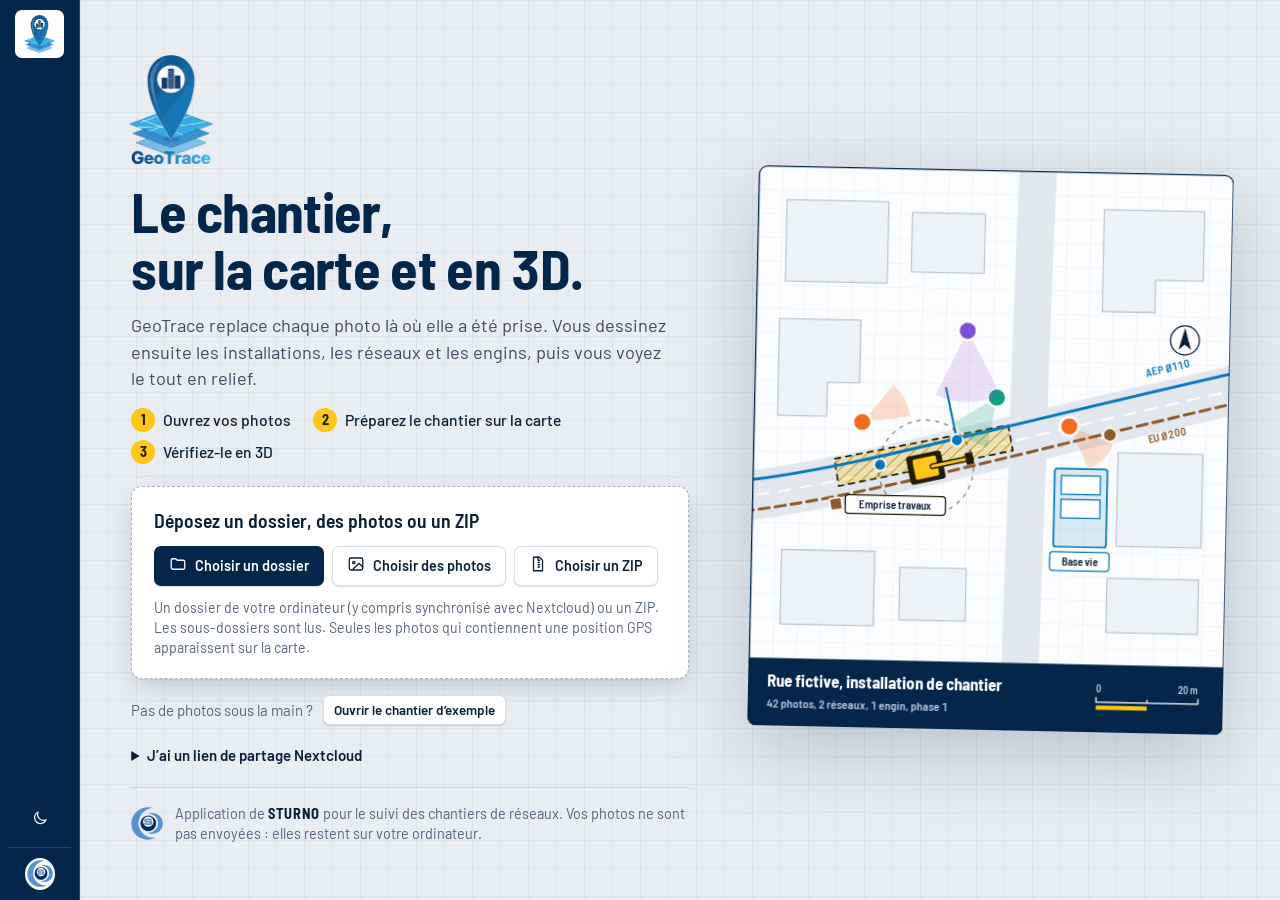
==== index.html @ 9d04819d "v2.7.1 : zone dessinée pour limiter l'import des banques publiques Claude-Session: https://claude.ai" ====
<!doctype html>
<html lang="fr">
<head>
<meta charset="utf-8">
<meta http-equiv="Content-Security-Policy" content="default-src 'self'; script-src 'self' 'unsafe-eval' 'wasm-unsafe-eval' blob:; worker-src 'self' blob:; style-src 'self' 'unsafe-inline'; img-src 'self' data: blob: https:; media-src 'self' blob:; font-src 'self'; connect-src 'self' https: data: blob:; object-src 'none'; base-uri 'self'; form-action 'self'">
<meta name="referrer" content="no-referrer">
<meta name="viewport" content="width=device-width, initial-scale=1, viewport-fit=cover">
<title>GeoTrace – Carte des photos de chantier</title>
<meta name="description" content="GeoTrace place sur la carte les photos de chantier géolocalisées, avec la direction de prise de vue. Tout est traité dans le navigateur.">
<meta name="theme-color" content="#04264b">
<link rel="icon" type="image/png" href="assets/favicon.png">
<link rel="apple-touch-icon" href="assets/apple-touch-icon.png">
<link rel="manifest" href="manifest.webmanifest">
<link rel="preload" href="vendor/fonts/barlow-latin-400-normal.woff2" as="font" type="font/woff2" crossorigin>
<link rel="preload" href="vendor/fonts/barlow-latin-600-normal.woff2" as="font" type="font/woff2" crossorigin>
<link rel="stylesheet" href="vendor/leaflet/leaflet.css">
<link rel="stylesheet" href="vendor/leaflet/MarkerCluster.css">
<link rel="stylesheet" href="assets/app.css">
<script src="assets/boot.js"></script>
</head>
<body class="on-welcome">
<div id="splash" aria-hidden="true">
  <div class="sp-card"><svg class="sp-svg" aria-hidden="true" width="100%" viewBox="30 52 540 698"><defs>
<linearGradient id="sp-pin" x1="0.15" y1="0" x2="0.85" y2="1"><stop offset="0" stop-color="#0b4a85"/><stop offset="1" stop-color="#1f8bc9"/></linearGradient>
<linearGradient id="sp-hi" x1="0" y1="0" x2="1" y2="0"><stop offset="0" stop-color="#fff" stop-opacity=".28"/><stop offset="1" stop-color="#fff" stop-opacity="0"/></linearGradient>
<linearGradient id="sp-lt" x1="0" y1="0" x2="1" y2="1"><stop offset="0" stop-color="#27a5e2"/><stop offset="1" stop-color="#3fb4e8"/></linearGradient>
<linearGradient id="sp-lm" x1="0" y1="0" x2="1" y2="1"><stop offset="0" stop-color="#2f86c8"/><stop offset="1" stop-color="#4597d4"/></linearGradient>
<linearGradient id="sp-lb" x1="0" y1="0" x2="1" y2="1"><stop offset="0" stop-color="#68b6e2"/><stop offset="1" stop-color="#86c8ec"/></linearGradient>
<linearGradient id="sp-wm" gradientUnits="userSpaceOnUse" x1="61.755859375" y1="0" x2="538.244140625" y2="0"><stop offset="0" stop-color="#0b3d73"/><stop offset=".55" stop-color="#1b86c8"/><stop offset="1" stop-color="#46b6ea"/></linearGradient>
<clipPath id="sp-top"><path d="M50,480 L300,388 L550,480 L300,572 Z"/></clipPath>
<filter id="sp-blur" x="-30%" y="-80%" width="160%" height="260%"><feGaussianBlur stdDeviation="5"/></filter>
</defs><g class="sp-b"><path d="M90,592 L300,514 L510,592 L300,670 Z" fill="url(#sp-lb)" stroke="#0c3a6b" stroke-opacity=".6" stroke-width="2.5" stroke-linejoin="round"/></g><g class="sp-m"><path d="M70,536 L300,451 L530,536 L300,621 Z" fill="url(#sp-lm)" stroke="#0c3a6b" stroke-opacity=".6" stroke-width="2.5" stroke-linejoin="round"/></g><g class="sp-t"><path d="M50,480 L300,388 L550,480 L300,572 Z" fill="url(#sp-lt)" stroke="#0c3a6b" stroke-opacity=".6" stroke-width="2.5" stroke-linejoin="round"/><path d="M70,536 L300,451 L530,536" fill="none" stroke="#0c3a6b" stroke-opacity=".4" stroke-width="2" stroke-linejoin="round"/><g clip-path="url(#sp-top)" fill="none" stroke="#fff" stroke-width="3.4" stroke-linecap="round" opacity=".92"><path class="sp-road" d="M118,470 L270,414" pathLength="1"/><path class="sp-road" d="M128,455 L450,574" pathLength="1"/><path class="sp-road" d="M110,545 L420,430" pathLength="1"/><path class="sp-road" d="M95,500 C230,494 400,496 520,462" pathLength="1"/></g></g><ellipse class="sp-sh" cx="300" cy="572" rx="50" ry="13" fill="#0a2e57" opacity=".3" filter="url(#sp-blur)"/><ellipse class="sp-r" cx="300" cy="572" rx="64" ry="20" fill="none" stroke="#12b5f0" stroke-width="4"/><g class="sp-drop"><g class="sp-p"><path d="M300,572 C272,520 160,368 160,218 C160,130 222,70 300,70 C378,70 440,130 440,218 C440,368 328,520 300,572 Z" fill="url(#sp-pin)" stroke="#fff" stroke-width="5" paint-order="stroke"/><path d="M300,572 C272,520 160,368 160,218 C160,130 222,70 300,70 C378,70 440,130 440,218 C440,368 328,520 300,572 Z" fill="none" stroke="#0c3a6b" stroke-opacity=".55" stroke-width="2.5" stroke-linejoin="round"/><path d="M300,80 C240,80 176,130 176,218 C176,300 214,380 262,470 C222,390 196,310 196,226 C196,150 236,100 300,80 Z" fill="url(#sp-hi)"/></g><g class="sp-badge"><circle cx="300" cy="212" r="84" fill="#fff" stroke="#0c3a6b" stroke-opacity=".7" stroke-width="3"/><rect class=sp-bar0 x="244" y="204" width="34" height="66" rx="2.5" fill="#0f3a70"/><rect class=sp-bar1 x="283" y="150" width="34" height="120" rx="2.5" fill="#0f3a70"/><rect class=sp-bar2 x="322" y="190" width="34" height="80" rx="2.5" fill="#0f3a70"/><g class="sp-win" fill="#fff" opacity=".92"><rect x="291" y="160" width="5" height="6" rx="1"/><rect x="291" y="174" width="5" height="6" rx="1"/><rect x="291" y="188" width="5" height="6" rx="1"/><rect x="291" y="202" width="5" height="6" rx="1"/><rect x="291" y="216" width="5" height="6" rx="1"/><rect x="291" y="230" width="5" height="6" rx="1"/><rect x="291" y="244" width="5" height="6" rx="1"/><rect x="291" y="258" width="5" height="6" rx="1"/><rect x="304" y="160" width="5" height="6" rx="1"/><rect x="304" y="174" width="5" height="6" rx="1"/><rect x="304" y="188" width="5" height="6" rx="1"/><rect x="304" y="202" width="5" height="6" rx="1"/><rect x="304" y="216" width="5" height="6" rx="1"/><rect x="304" y="230" width="5" height="6" rx="1"/><rect x="304" y="244" width="5" height="6" rx="1"/><rect x="304" y="258" width="5" height="6" rx="1"/></g></g></g><g fill="url(#sp-wm)"><path class="sp-l" d="M101.0 719.2C121.2 719.2 135.2 706.3 135.2 687.1V676.8H102.2V690.2H117.3C117.2 698.0 111.1 703.3 101.5 703.3C89.6 703.3 82.8 694.7 82.8 680.2C82.8 665.6 89.5 657.1 101.3 657.1C109.5 657.1 114.7 661.3 116.0 668.0H134.6C133.0 651.9 118.5 641.1 100.7 641.1C80.1 641.1 64.4 655.5 64.4 680.2C64.4 703.8 79.0 719.2 101.0 719.2Z"/><path class="sp-l" d="M167.8 719.2C181.3 719.2 192.1 711.7 194.1 700.8H178.4C177.1 704.4 173.5 706.6 168.4 706.6C161.5 706.6 157.4 702.3 157.2 695.5H194.5V690.8C194.5 674.5 183.4 663.2 167.3 663.2C151.4 663.2 140.1 674.8 140.1 691.2C140.1 707.5 151.3 719.2 167.8 719.2ZM157.3 685.0C158.1 679.4 161.9 676.1 167.8 676.1C173.6 676.1 177.5 679.4 178.2 685.0Z"/><path class="sp-l" d="M226.8 719.2C243.6 719.2 255.0 708.2 255.0 691.2C255.0 674.3 243.6 663.2 226.8 663.2C210.0 663.2 198.6 674.3 198.6 691.2C198.6 708.2 210.0 719.2 226.8 719.2ZM226.8 705.3C220.7 705.3 216.3 700.3 216.3 691.2C216.3 682.1 220.7 677.1 226.8 677.1C232.9 677.1 237.3 682.1 237.3 691.2C237.3 700.3 232.9 705.3 226.8 705.3Z"/><path class="sp-l" d="M258.8 657.9H281.1V718.0H299.4V657.9H321.6V642.3H258.8Z"/><path class="sp-l" d="M327.6 718.0H345.1V690.5C345.1 682.9 349.4 678.5 355.6 678.5C358.2 678.5 361.3 678.6 362.5 678.7V664.3C361.1 664.2 359.7 664.2 357.8 664.2C350.6 664.2 346.6 667.0 344.7 673.8H344.5V664.4H327.6Z"/><path class="sp-l" d="M383.9 718.9C391.5 718.9 396.3 716.3 399.5 710.5H399.7V718.0H416.8V681.9C416.8 670.1 408.2 663.2 392.6 663.2C377.1 663.2 368.3 670.1 367.5 681.7H383.8C384.1 678.1 387.1 675.8 392.0 675.8C396.6 675.8 399.5 677.9 399.5 681.1V681.4C399.5 684.6 396.0 685.3 386.4 686.2C375.0 687.1 365.6 691.0 365.6 703.0C365.6 713.7 373.2 718.9 383.9 718.9ZM389.3 707.5C385.0 707.5 382.1 705.5 382.1 702.2C382.1 698.7 385.5 696.8 390.1 696.1C394.5 695.4 397.8 694.7 399.6 693.8V698.7C399.6 704.0 395.1 707.5 389.3 707.5Z"/><path class="sp-l" d="M451.0 719.2C466.2 719.2 477.0 709.9 477.3 696.8H460.4C459.8 702.0 456.6 705.4 451.4 705.4C444.9 705.4 441.0 700.0 441.0 691.2C441.0 682.4 444.8 677.0 451.4 677.0C456.6 677.0 459.9 680.3 460.5 685.4H477.3C476.6 672.3 466.0 663.2 451.0 663.2C434.4 663.2 423.3 674.5 423.3 691.2C423.3 707.9 434.4 719.2 451.0 719.2Z"/><path class="sp-l" d="M509.0 719.2C522.6 719.2 533.4 711.7 535.4 700.8H519.7C518.4 704.4 514.8 706.6 509.7 706.6C502.7 706.6 498.7 702.3 498.5 695.5H535.8V690.8C535.8 674.5 524.7 663.2 508.6 663.2C492.7 663.2 481.4 674.8 481.4 691.2C481.4 707.5 492.6 719.2 509.0 719.2ZM498.6 685.0C499.3 679.4 503.2 676.1 509.0 676.1C514.9 676.1 518.7 679.4 519.5 685.0Z"/></g></svg></div>
</div>
<noscript><p style="padding:24px">GeoTrace a besoin de JavaScript pour fonctionner.</p></noscript>

<header id="top">
  <a class="brand" href="./" aria-label="GeoTrace, accueil">
    <img class="sym" src="assets/symbol.png" alt="" width="31" height="36">
    <img class="wm wm-l" src="assets/wordmark.svg" alt="GeoTrace" width="116" height="23"><img class="wm wm-d" src="assets/wordmark-dark.svg" alt="" width="116" height="23">
  </a>
  <button class="btn primary" id="sourceBtn" type="button" title="Ouvrir un dossier, des photos ou un ZIP"><span data-ic="folder"></span><span class="lbl">Ouvrir<span class="lbl-x"> des photos</span></span></button>
  <button class="btn" id="panelToggle" type="button" title="Afficher ou masquer la liste des photos" aria-label="Liste des photos" aria-expanded="true"><span data-ic="list"></span><span class="lbl">Photos</span></button>
  <div class="pop-wrap">
    <button class="btn" id="layersBtn" type="button" title="Changer le fond de carte et les calques" aria-expanded="false" aria-controls="layersMenu"><span data-ic="layers"></span>Fond<span class="lbl-x"> de carte</span></button>
    <div class="menu" id="layersMenu" hidden>
      <fieldset>
        <legend>Fond de carte</legend>
        <label><input type="radio" name="base" value="ortho"> Photo aérienne IGN</label>
        <label><input type="radio" name="base" value="plan"> Plan IGN</label>
      </fieldset>
      <fieldset>
        <legend>Calques</legend>
        <label><input type="checkbox" id="optCadastre"> Parcelles cadastrales</label>
        <label><input type="checkbox" id="optThumbs"> Vignettes sur les repères</label>
        <label><input type="checkbox" id="optCones" checked> Direction de prise de vue</label>
        <label><input type="checkbox" id="optTrack"> Parcours dans l’ordre des prises</label>
        <label><input type="checkbox" id="optCluster" checked> Regrouper les photos proches</label>
      </fieldset>
      <fieldset>
        <legend>Fiche photo</legend>
        <label><input type="checkbox" id="optAddr" checked> Chercher l’adresse (envoie la position à l’IGN)</label>
      </fieldset>
    </div>
  </div>

  <button class="btn" id="chBtn" type="button" title="Dessiner les installations de chantier et les déviations" aria-expanded="false" aria-controls="chPanel"><span data-ic="zone"></span>Chantier</button>
  <div class="pop-wrap">
    <button class="btn" id="d3Btn" type="button" title="Maquette, photos en 3D, calage des photos" aria-expanded="false" aria-controls="d3Menu"><span data-ic="cube"></span>3D</button>
    <div class="menu" id="d3Menu" hidden>
      <button type="button" data-go="vue3dBtn"><b>Photos en 3D</b><small>Les photos dans la maquette</small></button>
      <button type="button" data-go="maqBtn"><b>Maquette Revit</b><small>Importer et placer un fichier IFC</small></button>
    </div>
  </div>
  <button class="btn vh" id="maqBtn" type="button" aria-expanded="false" aria-controls="maqPanel">Maquette 3D</button>
  <button class="btn vh" id="vue3dBtn" type="button">Photos en 3D</button>

  <div class="pop-wrap">
    <button class="btn" id="exportBtn" type="button" title="Exporter les photos affichées (ouvrez d’abord des photos)" aria-expanded="false" aria-controls="exportMenu" disabled><span data-ic="download"></span>Exporter</button>
    <div class="menu right" id="exportMenu" hidden>
      <button type="button" data-export="geojson"><b>GeoJSON</b><small>QGIS, ArcGIS, outils web</small></button>
      <button type="button" data-export="kml"><b>KML</b><small>Google Earth</small></button>
      <button type="button" data-export="csv"><b>CSV</b><small>Excel, avec coordonnées Lambert-93</small></button>
      <button type="button" data-export="zip"><b>ZIP</b><small>Photos, GeoJSON et CSV de la sélection</small></button>
    </div>
  </div>
  <span class="grow"></span>
  <button class="icon-btn" id="themeBtn" type="button" aria-label="Changer de thème" data-ic="moon"></button>
  <div class="pop-wrap">
    <button class="icon-btn" id="hmBtn" type="button" aria-label="Aide" aria-expanded="false" aria-controls="hmMenu" data-ic="help"></button>
    <div class="menu right" id="hmMenu" hidden>
      <button type="button" data-go="tutoBtn"><b>Visite guidée</b><small>Comment fonctionne GeoTrace</small></button>
      <button type="button" data-go="helpBtn"><b>Aide et raccourcis</b><small>Touches du clavier, version</small></button>
    </div>
  </div>
  <button class="btn vh" id="tutoBtn" type="button">Tuto</button>
  <button class="icon-btn vh" id="helpBtn" type="button" aria-label="Aide et raccourcis" data-ic="help"></button>
  <a class="sturno" href="https://www.sturno.com" target="_blank" rel="noopener" aria-label="Application STURNO">
    <img class="st-logo" src="assets/sturno-emblem.png" alt="" width="30" height="30">
    <b>STURNO</b>
  </a>
</header>

<main id="app">
  <aside id="panel" aria-label="Liste des photos">
    <div class="p-head">
      <div class="src-row">
        <span class="src" id="srcName">Aucune photo ouverte</span>
        <button class="btn small" id="addBtn" type="button" disabled>Ajouter</button>
      </div>
      <span class="sub" id="sub" aria-live="polite"></span>
      <div class="filter">
        <span class="si" data-ic="search"></span>
        <input id="q" type="search" placeholder="Filtrer par nom, dossier ou note" autocomplete="off" aria-label="Filtrer les photos">
      </div>
      <div class="chips" id="chips" role="group" aria-label="Appareils">
        <button type="button" class="chip on" data-dev="phone" aria-pressed="true"><i></i>Téléphone<b>0</b></button>
        <button type="button" class="chip on" data-dev="tab" aria-pressed="true"><i></i>Tablette<b>0</b></button>
        <button type="button" class="chip on" data-dev="drone" aria-pressed="true"><i></i>Drone<b>0</b></button>
        <button type="button" class="chip fav" id="favOnly" aria-pressed="false"><span data-ic="star"></span>Favoris<b>0</b></button>
      </div>
      <div class="dates">
        <label>Du <input type="date" id="dFrom" aria-label="Photos prises à partir du"></label>
        <label>au <input type="date" id="dTo" aria-label="Photos prises jusqu’au"></label>
        <button type="button" class="link" id="dReset" hidden>Effacer</button>
      </div>
    </div>
    <ul id="list"></ul>
    <div class="empty" id="emptyList" hidden></div>
  </aside>

  <section class="mapwrap" aria-label="Carte">
    <div id="map"></div>

    <div class="tools" role="toolbar" aria-label="Outils de carte">
      <button class="tool" id="fitBtn" type="button" aria-label="Tout voir (F)" title="Tout voir (F)" data-ic="fit"></button>
      <button class="tool" id="measureBtn" type="button" aria-label="Mesurer (M)" title="Mesurer (M)" aria-pressed="false" data-ic="ruler"></button>
      <button class="tool" id="locateBtn" type="button" aria-label="Ma position" title="Ma position" data-ic="locate"></button>
    </div>

    <div id="measure" hidden>
      <div class="m-read" id="mRead">Cliquez sur la carte pour tracer.</div>
      <button type="button" class="link" id="mUndo">Annuler le point</button>
      <button type="button" class="link" id="mClear">Effacer</button>
      <button type="button" class="link" id="mDone">Terminer</button>
    </div>

    <div id="coords" aria-live="off"></div>

    <section id="chPanel" hidden aria-label="Chantier">
      <div class="ch-head"><b>Chantier</b><button class="icon-btn" id="chClose" type="button" aria-label="Fermer" data-ic="close"></button></div>
      <div class="ch-tabs" id="chTabs" role="tablist" aria-label="Rubriques du chantier">
        <button type="button" role="tab" data-tab="z" aria-selected="true">Zones</button>
        <button type="button" role="tab" data-tab="d" aria-selected="false">Déviations</button>
        <button type="button" role="tab" data-tab="n" aria-selected="false">Réseaux</button>
        <button type="button" role="tab" data-tab="p" aria-selected="false">Phases</button>
        <button type="button" role="tab" data-tab="e" aria-selected="false" title="Situations de chantier : engins, camions, véhicules, personnel">Engins</button>
      </div>
      <div class="ch-body">
        <div id="chTabZ">
          <p class="hint">Dessinez une installation : en 3D, elle devient cabines, conteneurs, bennes, tuyaux, véhicules et clôture.</p>
          <div class="ch-types" id="chTypes"></div>
          <div class="ch-mode" role="group" aria-label="Forme de la zone"><button type="button" id="chRect" aria-pressed="true">Rectangle</button><button type="button" id="chPoly" aria-pressed="false">Polygone</button></div>
          <h3>Zones dessinées</h3>
          <ul id="chList"></ul>
          <p class="hint ch-empty" id="chEmpty">Choisissez un type ci-dessus, puis tracez la zone sur la carte.</p>
        </div>
        <div id="chTabD" hidden>
          <p class="hint">Cliquez les points du parcours, double-clic pour finir. En 3D : chaussée, flèches, panneaux, cônes, barrières ou feux.</p>
          <div class="ch-types" id="dvTypes"></div>
          <h3>Déviations tracées</h3>
          <ul id="dvList"></ul>
          <p class="hint ch-empty" id="dvEmpty">Choisissez un type ci-dessus, puis tracez le parcours sur la carte.</p>
        </div>
        <div id="chTabN" hidden>
          <section class="rs" aria-label="Repérage sur le plan">
            <h3>Repérage sur le plan</h3>
            <p class="hint" id="rsHint">Choisissez un outil, puis dessinez sur la carte.</p>
            <div class="rs-tools" id="rsTools" role="group" aria-label="Outils de repérage"></div>
            <div class="rs-row">
              <button type="button" class="btn small" id="rsUndo" disabled>Annuler</button>
              <button type="button" class="btn small" id="rsRedo" disabled>Rétablir</button>
              <button type="button" class="btn small" id="rsFin">Terminer la conduite</button>
              <button type="button" class="btn small" id="rsDel" disabled>Supprimer</button>
              <button type="button" class="btn small" id="rsOpen" hidden>Ouvrir</button>
            </div>
            <label class="ch-field" hidden>Conduite <select id="rsPipe" class="ch-ty"></select></label>
            <label class="ch-field" hidden>Regard <select id="rsMh" class="ch-ty"></select></label>
            <div class="rs-pal" id="rsPal" hidden>
              <div class="rs-ptabs" id="rsPTabs" role="tablist" aria-label="Palette de repérage"></div>
              <div class="rs-pbody" id="rsPBody"></div>
              <div class="rs-acc" id="rsAccBox" hidden>
                <input type="search" id="rsAccQ" class="ch-ty" placeholder="Chercher un accessoire ou un symbole" aria-label="Chercher un accessoire ou un symbole">
                <div class="rs-list" id="rsAccGrid" role="listbox" aria-label="Accessoires"></div>
                <details class="ch-more" id="rsLib"><summary>Bibliothèque de symboles</summary>
                  <div class="rs-chips" id="rsLibNets"></div>
                  <div class="rs-grid rs-lib" id="rsLibGrid"></div>
                </details>
              </div>
            </div>
            <div class="rs-props" id="rsProps" hidden></div>
            <div class="rs-recap" id="rsRecap"></div>
            <div class="ch-actions" id="rsExport" hidden>
              <button type="button" class="btn small" id="rsGeo">Exporter GeoJSON</button>
              <button type="button" class="btn small" id="rsCsv">Exporter le récapitulatif</button>
            </div>
            <button type="button" class="link danger" id="rsClear" hidden>Tout supprimer</button>
          </section>
          <h3>Réseaux existants</h3>
          <p class="hint">Importés ou récupérés en données ouvertes, visibles sous le sol en 3D.</p>
          <div class="ch-actions">
            <button type="button" class="btn" id="ntZone">Dessiner la zone</button>
            <button type="button" class="btn" id="ntFetch">Importer depuis les banques publiques</button>
            <label class="btn ph-pick">Importer un PDF (DT)<input type="file" id="ntPdf" accept=".pdf,application/pdf" hidden></label>
            <label class="btn ph-pick">Importer GeoJSON / KML<input type="file" id="ntFile" accept=".geojson,.json,.kml,application/json,application/geo+json,application/vnd.google-earth.kml+xml" hidden></label>
          </div>
          <p class="hint" id="ntZoneTxt"></p><button type="button" class="link" id="ntZoneOff" hidden>Effacer la zone</button>
          <button type="button" class="link" id="ntPdfOff" hidden>Retirer le plan PDF de la carte</button>
          <label class="ch-field">Type à l’import <select id="ntImpType" class="ch-ty" aria-label="Type des réseaux importés"></select></label>
          <details class="ch-more"><summary>Quelles données ?</summary><p>Banques publiques : IGN BD TOPO (canalisations, lignes électriques) et OpenStreetMap, pour la zone affichée. PDF (DT) : plan vectoriel lu sur votre appareil, calé avec 2 points communs avec la carte. Les réseaux de distribution des villes ne sont pas publics : tracez-les d’après les plans de la DT-DICT, ou importez un GeoJSON ou KML.</p></details>
          <div class="ch-types" id="ntTypes" hidden></div>
          <h3>Réseaux importés</h3>
          <ul id="ntList"></ul>
          <p class="hint ch-empty" id="ntEmpty">Aucun réseau pour l’instant.</p>
          <button type="button" class="link danger" id="ntClear" hidden>Tout supprimer</button>
        </div>
        <div id="chTabE" hidden>
          <p class="hint">Situations de chantier : posez des engins, camions, véhicules et personnel à leur taille réelle, puis tournez-les. En 3D, ce sont les vrais modèles. Une phase peut choisir ceux qui sont présents.</p>
          <div id="egTypes"></div>
          <h3>Engins posés</h3>
          <ul id="egList"></ul>
          <p class="hint ch-empty" id="egEmpty">Choisissez un engin ci-dessus, puis cliquez sur la carte.</p>
        </div>
        <div id="chTabP" hidden>
          <label class="ch-field">Phase affichée <select id="phCur" aria-label="Phase affichée"></select></label>
          <div id="phPlan" class="ph-plan"></div>
          <div class="ch-actions">
            <button type="button" class="btn" id="phAdd">Ajouter une phase</button>
            <label class="btn ph-pick">Choisir le planning PDF<input type="file" id="phPick" accept="application/pdf,.pdf" hidden></label>
          </div>
          <ul id="phList"></ul>
          <p class="hint ch-empty" id="phEmpty">Ajoutez une phase, ou importez-les depuis le planning PDF.</p>
        </div>
      </div>
      <div class="ch-foot">
        <label class="mq-row"><input type="checkbox" id="chShow" checked> Afficher sur la carte</label>
        <small>Équipe : Maquette 3D › Exporter le calage</small>
      </div>
    </section>
    <div id="ntDraw" class="ch-draw" hidden><span id="ntDrawTxt"></span><button type="button" class="link" id="ntDrawBack">Retirer le dernier point</button><button type="button" class="link" id="ntDrawOk">Terminer</button><button type="button" class="link" id="ntDrawNo">Annuler</button></div>
    <div id="dvDraw" class="ch-draw" hidden><span id="dvDrawTxt"></span><button type="button" class="link" id="dvDrawBack">Retirer le dernier point</button><button type="button" class="link" id="dvDrawOk">Terminer</button><button type="button" class="link" id="dvDrawNo">Annuler</button></div>
    <div id="chDraw" class="ch-draw" hidden><span id="chDrawTxt"></span><button type="button" class="link" id="chDrawBack">Retirer le dernier point</button><button type="button" class="link" id="chDrawOk">Terminer</button><button type="button" class="link" id="chDrawNo">Annuler</button></div>
    <div id="egDraw" class="ch-draw" hidden><span id="egDrawTxt"></span><button type="button" class="link" id="egDrawNo">Annuler</button></div>

    <section id="maqPanel" hidden aria-label="Maquette 3D">
      <div class="mq-head"><b>Maquette 3D</b><button class="icon-btn" id="maqClose" type="button" aria-label="Fermer" data-ic="close"></button></div>

      <div id="maqEmpty">
        <p>Affichez sur la carte la maquette exportée de Revit. Elle se place d’après Revit, ou avec des points GPS.</p>
        <div class="mq-acts">
          <button class="btn primary" type="button" id="maqPick"><span data-ic="cube"></span>Choisir un fichier IFC ou GLB</button>
        </div>
        <details class="mq-nc">
          <summary>Ouvrir depuis Nextcloud</summary>
          <form id="maqForm">
            <input id="maqLink" type="url" placeholder="https://buildingnext.sturno.fr/s/…" aria-label="Lien de partage de la maquette" required>
            <input id="maqPwd" type="password" placeholder="Mot de passe du lien" hidden autocomplete="off" aria-label="Mot de passe du lien">
            <button class="btn" type="submit">Ouvrir</button>
          </form>
          <p class="hint">Lien d’un fichier .ifc ou .glb, ou d’un dossier qui en contient un.</p>
        </details>
        <p class="hint">Export Revit : Fichier, Exporter, IFC. L’IFC 2x3 ou 4 convient. Les très gros fichiers (plus de 100 Mo) peuvent être lents.</p>
      </div>

      <div id="maqLoaded" hidden>
        <div class="mq-name"><b id="maqName"></b><small id="maqInfo"></small></div>
        <label class="mq-row"><input type="checkbox" id="maqShow" checked> Afficher sur la carte</label>
        <label class="mq-row">Opacité <input type="range" id="maqOpacity" min="10" max="100" value="75" aria-label="Opacité de la maquette"></label>

        <h3>Position sur la carte</h3>
        <p id="maqState" class="mq-state"></p>
        <div id="maqGeo" class="mq-geo" hidden>
          <p id="maqGeoTxt" class="mq-state"></p>
          <label id="maqCrsRow" hidden>Système de coordonnées <select id="maqCrs"></select></label>
          <button class="btn" type="button" id="maqUseGeo" hidden>Placer d’après Revit</button>
        </div>
        <ol id="maqPts"></ol>
        <div class="mq-opts">
          <label id="maqAngleRow" hidden>Orientation, en degrés <input type="number" id="maqAngle" value="0" step="1" min="-360" max="360"></label>
          <label><input type="checkbox" id="maqScale" checked> Garder l’échelle réelle (1:1)</label>
        </div>
        <div class="mq-acts">
          <button class="btn primary" type="button" id="maqAdd">Ajouter un point GPS</button>
          <button class="btn" type="button" id="maq3d" disabled><span data-ic="cube"></span>Vue 3D</button>
          <button class="btn" type="button" id="maqZoom" disabled>Zoomer dessus</button>
        </div>
        <div class="mq-acts small">
          <button class="link" type="button" id="maqExport">Exporter le calage</button>
          <button class="link" type="button" id="maqImport">Importer un calage</button>
          <button class="link" type="button" id="maqRemove">Retirer la maquette</button>
        </div>
      </div>
      <span class="err" id="maqErr" hidden></span>
    </section>

    <div id="maqPlan" hidden>
      <div class="mp-head"><span id="maqPlanMsg"></span><button class="btn small" type="button" id="maqPlanDone">Terminer</button></div>
      <div id="maqPlanView"></div>
    </div>

    <div id="timeline" hidden>
      <div class="tl-head">
        <span id="tlTitle">Photos par jour</span>
        <span class="tl-range" id="tlRange"></span>
        <button type="button" class="link" id="tlClear" hidden>Tout afficher</button>
      </div>
      <div class="tl-plot" id="tlPlot" aria-label="Chronologie des prises de vue. Cliquez ou glissez pour filtrer la période."></div>
    </div>

    <div id="toast" role="status" hidden><span id="toastText"></span><i class="bar" id="toastBar" hidden><b></b></i></div>
  </section>

  <!-- Accueil -->
  <div id="welcome">
    <div class="w-grid">
    <div class="w-in">
      <img class="w-logo" src="assets/logo-geotrace.png" alt="GeoTrace" width="170" height="228">
      <h1>Le chantier,<br>sur la carte et en 3D.</h1>
      <p class="lead">GeoTrace replace chaque photo là où elle a été prise. Vous dessinez ensuite les installations, les réseaux et les engins, puis vous voyez le tout en relief.</p>
      <ol class="steps" aria-label="Comment ça marche">
        <li><b>1</b>Ouvrez vos photos</li>
        <li><b>2</b>Préparez le chantier sur la carte</li>
        <li><b>3</b>Vérifiez-le en 3D</li>
      </ol>

      <div class="drop" id="dropzone">
        <div class="drop-title">Déposez un dossier, des photos ou un ZIP</div>
        <div class="drop-acts">
          <button class="btn primary" type="button" id="pickFolder"><span data-ic="folder"></span>Choisir un dossier</button>
          <button class="btn" type="button" id="pickFiles"><span data-ic="image"></span>Choisir des photos</button>
          <button class="btn" type="button" id="pickZip"><span data-ic="zip"></span>Choisir un ZIP</button>
        </div>
        <div class="drop-note">Un dossier de votre ordinateur (y compris synchronisé avec Nextcloud) ou un ZIP. Les sous-dossiers sont lus. Seules les photos qui contiennent une position GPS apparaissent sur la carte.</div>
      </div>

      <div class="w-try"><span>Pas de photos sous la main ?</span><button class="btn small" type="button" id="demoBtn">Ouvrir le chantier d’exemple</button></div>

      <details class="nc">
        <summary>J’ai un lien de partage Nextcloud</summary>
        <form id="linkForm">
          <input id="linkInput" type="url" placeholder="https://buildingnext.sturno.fr/s/…" required aria-label="Lien de partage Nextcloud">
          <input id="pwdInput" type="password" placeholder="Mot de passe du lien" hidden autocomplete="off" aria-label="Mot de passe du lien">
          <button class="btn" type="submit">Ouvrir le lien</button>
        </form>
        <p class="hint">Si le lien ne s’ouvre pas, téléchargez le dossier en ZIP depuis Nextcloud puis déposez-le ici.</p>
        <span class="err" id="linkErr" hidden></span>
      </details>

      <div class="owner">
        <img class="st-logo" src="assets/sturno-emblem.png" alt="" width="34" height="34">
        <span>Application de <b>STURNO</b> pour le suivi des chantiers de réseaux. Vos photos ne sont pas envoyées : elles restent sur votre ordinateur.</span>
      </div>
      <span class="err" id="welErr" hidden></span>
      <button class="btn small" id="welClose" type="button" hidden>Revenir à la carte</button>
    </div>
    <figure class="w-plan">
      <svg viewBox="0 0 560 660" role="img" aria-label="Exemple de plan de chantier : photos, zone de travaux, réseaux et engin">
        <defs>
          <pattern id="wp-grid" width="28" height="28" patternUnits="userSpaceOnUse"><path d="M28 0H0V28" fill="none" stroke="#dfe5ec" stroke-width="1"/></pattern>
          <pattern id="wp-hatch" width="9" height="9" patternUnits="userSpaceOnUse" patternTransform="rotate(45)"><rect width="9" height="9" fill="#ffc61a" fill-opacity=".28"/><path d="M0 0V9" stroke="#b98900" stroke-width="2"/></pattern>
          <clipPath id="wp-clip"><rect x="0" y="0" width="560" height="660" rx="10"/></clipPath>
        </defs>
        <g clip-path="url(#wp-clip)">
          <rect width="560" height="660" fill="#fbfcfd"/><rect width="560" height="660" fill="url(#wp-grid)"/>
          <g fill="#eef1f5" stroke="#bcc6d3" stroke-width="1.5" stroke-linejoin="round">
            <path d="M34 40h120v96H34z"/><path d="M182 52h86v70h-86z"/><path d="M28 180h96v74H86v40H28z"/>
            <path d="M408 44h118v82H470v38h-62z"/><path d="M430 330h100v110H430z"/><path d="M36 452h110v88H36z"/>
            <path d="M176 470h78v62h-78z"/><path d="M420 478h108v64H420z"/>
          </g>
          <g fill="none" stroke-linecap="round">
            <path d="M-20 392C120 372 250 330 580 250" stroke="#e2e7ee" stroke-width="58"/>
            <path d="M330 -20C324 140 326 250 318 680" stroke="#e2e7ee" stroke-width="44"/>
            <path d="M-20 392C120 372 250 330 580 250" stroke="#fff" stroke-width="2" stroke-dasharray="14 12"/>
          </g>
          <path class="wp-zone" d="M96 344 L300 300 L306 330 L102 376Z" fill="url(#wp-hatch)" stroke="#231c00" stroke-width="2" stroke-dasharray="8 5" stroke-linejoin="round"/>
          <g fill="none" stroke-width="3.5" stroke-linecap="round" stroke-linejoin="round">
            <path class="wp-net" d="M-10 372C120 354 250 312 570 232" stroke="#0679bd"/>
            <path class="wp-net" d="M-10 408C130 388 262 346 570 268" stroke="#8a5a2b" stroke-dasharray="12 7"/>
            <path class="wp-net" d="M240 319L226 258" stroke="#0679bd" stroke-width="2.5"/>
          </g>
          <g stroke="#fff" stroke-width="2"><circle cx="150" cy="350" r="7" fill="#0679bd"/><circle cx="240" cy="319" r="7" fill="#0679bd"/><circle cx="420" cy="309" r="8" fill="#8a5a2b"/><rect x="92" y="390" width="14" height="14" rx="2" fill="#8a5a2b" transform="rotate(-9 99 397)"/></g>
          <g class="wp-zone"><rect x="356" y="350" width="62" height="92" rx="3" fill="#0679bd" fill-opacity=".14" stroke="#0679bd" stroke-width="2"/><rect x="364" y="358" width="46" height="22" fill="#fff" stroke="#0679bd" stroke-width="1.5"/><rect x="364" y="386" width="46" height="22" fill="#fff" stroke="#0679bd" stroke-width="1.5"/></g>
          <g class="wp-eng" transform="translate(204 352) rotate(-13)"><circle r="56" fill="none" stroke="#231c00" stroke-width="1.5" stroke-dasharray="5 6" opacity=".55"/><rect x="-21" y="-17" width="42" height="34" rx="4" fill="#231c00"/><rect x="-15" y="-13" width="30" height="26" rx="3" fill="#ffc61a" stroke="#231c00" stroke-width="2"/><path d="M8 0H50" stroke="#231c00" stroke-width="7" stroke-linecap="round"/><path d="M8 0H50" stroke="#ffc61a" stroke-width="3.5" stroke-linecap="round"/><path d="M48 -7h9v14h-9z" fill="#231c00"/></g>
          <g class="wp-pins">
            <g transform="translate(128 300)"><path d="M0 0L36 -44A56 56 0 0 1 56 -8Z" fill="#f26b1d" fill-opacity=".22"/><circle r="11" fill="#f26b1d" stroke="#fff" stroke-width="3"/></g>
            <g transform="translate(286 268)"><path d="M0 0L-10 58A58 58 0 0 1 -50 30Z" fill="#0fa37f" fill-opacity=".22"/><circle r="11" fill="#0fa37f" stroke="#fff" stroke-width="3"/></g>
            <g transform="translate(372 300)"><path d="M0 0L52 20A56 56 0 0 1 24 50Z" fill="#f26b1d" fill-opacity=".22"/><circle r="11" fill="#f26b1d" stroke="#fff" stroke-width="3"/></g>
            <g transform="translate(250 190)"><path d="M0 0L-36 76A84 84 0 0 0 40 74Z" fill="#7b4fd6" fill-opacity=".16"/><circle r="11" fill="#7b4fd6" stroke="#fff" stroke-width="3"/></g>
          </g>
          <g font-family="Barlow Semi Condensed, Barlow, sans-serif" font-weight="600" font-size="13" fill="#0b1f36">
            <g class="wp-lab"><rect x="110" y="386" width="118" height="22" rx="4" fill="#fff" stroke="#231c00" stroke-width="1.5"/><text x="169" y="401.5" text-anchor="middle">Emprise travaux</text></g>
            <g class="wp-lab"><rect x="352" y="448" width="70" height="22" rx="4" fill="#fff" stroke="#0679bd" stroke-width="1.5"/><text x="387" y="463.5" text-anchor="middle">Base vie</text></g>
            <text x="462" y="240" fill="#0679bd" transform="rotate(-14 462 240)">AEP Ø110</text>
            <text x="466" y="318" fill="#8a5a2b" transform="rotate(-14 466 318)">EU Ø200</text>
          </g>
          <g transform="translate(506 196)" fill="none" stroke="#0b1f36" stroke-width="1.5"><circle r="17" fill="#fff"/><path d="M0 -12L6 9L0 4L-6 9Z" fill="#0b1f36"/></g>
          <g transform="translate(0 580)">
            <rect width="560" height="80" fill="#04264b"/>
            <g font-family="Barlow Semi Condensed, Barlow, sans-serif" fill="#fff">
              <text x="22" y="34" font-size="20" font-weight="700">Rue fictive, installation de chantier</text>
              <text x="22" y="58" font-size="14" fill="#b9cbe0">42 photos, 2 réseaux, 1 engin, phase 1</text>
              <g transform="translate(410 26)"><path d="M0 12V18H120V12M60 14V18" fill="none" stroke="#fff" stroke-width="1.5"/><text x="0" y="6" font-size="12" fill="#b9cbe0">0</text><text x="120" y="6" font-size="12" fill="#b9cbe0" text-anchor="end">20 m</text><rect x="0" y="22" width="60" height="5" fill="#ffc61a"/></g>
            </g>
          </g>
        </g>
        <rect x=".75" y=".75" width="558.5" height="658.5" rx="10" fill="none" stroke="#04264b" stroke-width="1.5"/>
      </svg>
    </figure>
    </div>
  </div>
</main>

<input type="file" id="maqFile" class="hidden-input" accept=".ifc,.glb,.gltf" tabindex="-1" aria-hidden="true">
<input type="file" id="maqCalFile" class="hidden-input" accept=".json,application/json" tabindex="-1" aria-hidden="true">
<input type="file" id="folderInput" class="hidden-input" webkitdirectory multiple tabindex="-1" aria-hidden="true">
<input type="file" id="zipInput" class="hidden-input" accept=".zip,application/zip" tabindex="-1" aria-hidden="true">
<input type="file" id="filesInput" class="hidden-input" accept="image/*,.heic,.heif,.tif,.tiff,.zip" multiple tabindex="-1" aria-hidden="true">
<div id="dropHint" hidden>Déposez le dossier, les photos ou le ZIP</div>

<div id="viewer" hidden role="dialog" aria-modal="true" aria-label="Photo en grand">
  <div class="v-bar">
    <div class="v-title"><b id="vName"></b><small id="vMeta"></small></div>
    <button class="vb" id="vPrev" type="button" aria-label="Photo précédente" data-ic="prev"></button>
    <button class="vb" id="vNext" type="button" aria-label="Photo suivante" data-ic="next"></button>
    <span class="v-sep"></span>
    <button class="vb" id="vZoomOut" type="button" aria-label="Zoom arrière" data-ic="minus"></button>
    <button class="vb" id="vZoomIn" type="button" aria-label="Zoom avant" data-ic="plus"></button>
    <div class="pop-wrap" id="vOvlWrap">
      <button class="vb wide" id="vOvl" type="button" aria-pressed="true" aria-expanded="false" aria-controls="vOvlMenu" title="Choisir les annotations affichées sur la photo">Annotations</button>
      <div class="menu right" id="vOvlMenu" hidden>
        <label><input type="checkbox" id="ofOwn" checked> Repérage de cette photo</label>
        <label><input type="checkbox" id="ofOthers" checked> Repérages des autres photos</label>
      </div>
    </div>
    <button class="vb wide" id="vRep" type="button" title="Dessiner conduites, regards et accessoires sur la photo">Repérer</button>
    <button class="vb" id="vRotate" type="button" aria-label="Pivoter" data-ic="rotate"></button>
    <button class="vb" id="vReset" type="button" aria-label="Taille d’origine" data-ic="fit"></button>
    <span class="v-sep"></span>
    <button class="vb" id="vInfoBtn" type="button" aria-label="Détails" aria-pressed="true" data-ic="info"></button>
    <a class="vb" id="vDownload" aria-label="Télécharger la photo" data-ic="download"></a>
    <button class="vb" id="vClose" type="button" aria-label="Fermer" data-ic="close"></button>
  </div>
  <div class="v-body">
    <div class="v-stage" id="vStage"><img id="vImg" alt="" draggable="false"><canvas id="vOver" class="v-over"></canvas><span class="v-msg" id="vMsg" hidden></span></div>
    <aside class="v-info" id="vInfo"></aside>
  </div>
</div>

<div id="plView" hidden role="dialog" aria-modal="true" aria-label="Planning"><div class="pl-box"><div class="pl-head"><b id="plTitle">Planning</b><a id="plOpen" class="link" target="_blank" rel="noopener">Ouvrir dans un onglet</a><button class="icon-btn" id="plClose" type="button" aria-label="Fermer" data-ic="close"></button></div><iframe id="plFrame" title="Planning PDF"></iframe></div></div>
<div id="piView" hidden role="dialog" aria-modal="true" aria-label="Importer les phases du planning"><div class="pl-box pi-box"><div class="pl-head"><b>Phases du planning</b><button class="icon-btn" id="piClose" type="button" aria-label="Fermer" data-ic="close"></button></div><div class="pi-body"><p id="piMsg" class="hint"></p><div class="pi-bar"><input id="piFind" type="search" placeholder="Filtrer les tâches…" aria-label="Filtrer les tâches"><button type="button" class="link" id="piAll">Tout cocher</button><button type="button" class="link" id="piNone">Tout décocher</button></div><ul id="piList"></ul></div><div class="pi-foot"><button type="button" class="btn primary" id="piGo" disabled>Créer les phases</button></div></div></div>
<div id="v3d" hidden role="dialog" aria-modal="true" aria-label="Maquette en 3D">
  <div id="v3Gut" role="separator" aria-orientation="vertical" aria-label="Largeur de la vue 3D" tabindex="0" title="Glisser pour changer la largeur de la vue 3D"></div>
  <div class="v-bar">
    <div class="v-title"><b id="v3Title">Maquette en 3D</b><small id="v3Hint">Glisser : tourner · Clic droit ou Maj + glisser : déplacer · Molette : zoom · Cliquez un repère photo pour entrer dans la photo.</small></div>
    <label class="vb wide chk" id="v3NetsL" hidden><input type="checkbox" id="v3Nets" checked> Réseaux enterrés</label>
    <label class="vb wide chk" id="v3PhaseL" hidden>Phase <select id="v3Phase" aria-label="Phase affichée en 3D"></select></label>
    <button class="vb wide" id="v3Over" type="button">Vue d’ensemble</button>
    <button class="vb wide" id="v3Full" type="button" aria-pressed="false" title="Agrandir la vue 3D sur tout l’écran, ou la partager avec la carte et le panneau Chantier">Plein écran</button>
    <label class="vb wide chk"><input type="checkbox" id="v3Ground" checked> Photo aérienne</label>
    <button class="vb" id="v3Close" type="button" aria-label="Fermer" data-ic="close"></button>
  </div>
  <div class="v3-body">
    <div id="v3Host"></div>
    <div id="v3Strip" hidden aria-label="Photos">
      <label class="st-find"><input id="v3Find" type="search" placeholder="Rechercher…" autocomplete="off" aria-label="Chercher une photo par son nom"><small id="v3Count"></small></label>
      <div id="v3List"></div>
    </div>
    <div id="v3Tools" role="group" aria-label="Déplacements">
      <button type="button" id="v3In" title="Zoom avant" aria-label="Zoom avant">+</button>
      <button type="button" id="v3Out" title="Zoom arrière" aria-label="Zoom arrière">−</button>
      <button type="button" id="v3Top" title="Voir de dessus" aria-label="Voir de dessus">⌖</button>
    </div>
    <div id="v3Elem" hidden></div>
    <figure id="v3Pip" hidden>
      <img id="v3PipImg" alt="">
      <figcaption><span id="v3PipName"></span>
        <small id="v3Calib" hidden>Pour faire coïncider : cliquez un repère au sol (angle de parcelle, bord de route) ou un point de la maquette, puis le même point sur la photo. La photo est redressée, la vue 3D ne bouge pas. 4 points corrigent la perspective.</small>
        <span class="pip-acts pip-ref" id="v3Refs" hidden><b>Repères au sol</b><button type="button" data-ref="route" aria-pressed="true" title="Bords des routes d’après l’IGN">Routes</button><button type="button" data-ref="parc" aria-pressed="true" title="Limites des parcelles du cadastre">Parcelles</button><button type="button" data-ref="plan" aria-pressed="false" title="Plan IGN complet, en transparence">Plan IGN</button><button type="button" data-ref="ortho" aria-pressed="false" title="Photo aérienne IGN, en transparence">Photo aérienne</button></span>
        <span class="pip-acts"><button type="button" id="v3Here">Se placer ici</button><button type="button" id="v3Auto" title="Cherche les routes et les limites de parcelles dans la photo et la fait coïncider avec celles de l’IGN" hidden>Caler automatiquement</button><button type="button" id="v3Blend" aria-pressed="false">Superposer</button><button type="button" id="v3Near" title="Utiliser le réglage de cette photo pour celles prises dans les 2 minutes autour (même vol, même dérive du compas et du GPS)" hidden>Aux photos voisines</button><button type="button" id="v3Share" title="Utiliser le réglage de cette photo pour toutes les autres photos du même type d’appareil (drone ou téléphone)" hidden>Appliquer à toutes</button><button type="button" id="v3Save" title="Enregistre les réglages des photos dans le fichier de calage à déposer à côté de la maquette : toute l’équipe et les clients en profitent, sans rien régler" hidden>Enregistrer pour l’équipe</button><button type="button" id="v3Clear" title="Annuler les réglages de toutes les photos" hidden>Tout annuler</button></span>
        <input type="range" id="v3Alpha" min="10" max="100" value="100" aria-label="Opacité de la maquette" title="Opacité de la maquette" hidden>
      </figcaption>
    </figure>
  </div>
</div>

<div id="tour" hidden>
  <div id="tourHole"></div>
  <div id="tourCard" role="dialog" aria-modal="true" aria-labelledby="tourTitle">
    <div class="tc-top"><span id="tourCount"></span><button class="icon-btn" id="tourClose" type="button" aria-label="Fermer le tuto" data-ic="close"></button></div>
    <h3 id="tourTitle"></h3>
    <p id="tourText"></p>
    <div id="tourDemo" class="tc-demo" hidden></div>
    <div class="tc-nav"><button class="btn" id="tourPrev" type="button">Précédent</button><button class="btn primary" id="tourNext" type="button">Suivant</button></div>
  </div>
</div>

<dialog id="help">
  <form method="dialog">
    <h2>Aide</h2>
    <p><b>Pour commencer :</b> ouvrez un dossier de photos. Elles apparaissent sur la carte ; cliquez un repère pour voir la photo.</p>
    <p>Chaque photo apparaît sur la carte à l’endroit de la prise de vue. Le cône indique la direction visée quand l’appareil l’a enregistrée.</p>
    <dl class="keys">
      <dt>F</dt><dd>Tout voir</dd>
      <dt>M</dt><dd>Mesurer une longueur ou une surface</dd>
      <dt>T</dt><dd>Vignettes sur les repères</dd>
      <dt>L</dt><dd>Afficher ou masquer la liste</dd>
      <dt>/</dt><dd>Filtrer la liste</dd>
      <dt>← →</dt><dd>Photo précédente ou suivante (visionneuse)</dd>
      <dt>Échap</dt><dd>Fermer</dd>
    </dl>
    <p class="hint">Photos en 3D : ouvrez d’abord une maquette, puis cliquez une photo. « Superposer » compare la photo et la maquette.</p>
    <p class="hint">Les favoris et les notes sont gardés dans ce navigateur, pour cet ordinateur. Ils sont aussi ajoutés aux exports.</p>
    <p class="hint" id="ver"></p>
    <button class="btn primary">Fermer</button>
  </form>
</dialog>

<script src="assets/config.js"></script>
<script src="vendor/leaflet/leaflet.js"></script>
<script src="vendor/leaflet/leaflet.markercluster.js"></script>
<script src="vendor/exifr.js"></script>
<script src="assets/app.js"></script>
</body>
</html>
---- vendor/leaflet/leaflet.css ----
/* required styles */

.leaflet-pane,
.leaflet-tile,
.leaflet-marker-icon,
.leaflet-marker-shadow,
.leaflet-tile-container,
.leaflet-pane > svg,
.leaflet-pane > canvas,
.leaflet-zoom-box,
.leaflet-image-layer,
.leaflet-layer {
	position: absolute;
	left: 0;
	top: 0;
	}
.leaflet-container {
	overflow: hidden;
	}
.leaflet-tile,
.leaflet-marker-icon,
.leaflet-marker-shadow {
	-webkit-user-select: none;
	   -moz-user-select: none;
	        user-select: none;
	  -webkit-user-drag: none;
	}
/* Prevents IE11 from highlighting tiles in blue */
.leaflet-tile::selection {
	background: transparent;
}
/* Safari renders non-retina tile on retina better with this, but Chrome is worse */
.leaflet-safari .leaflet-tile {
	image-rendering: -webkit-optimize-contrast;
	}
/* hack that prevents hw layers "stretching" when loading new tiles */
.leaflet-safari .leaflet-tile-container {
	width: 1600px;
	height: 1600px;
	-webkit-transform-origin: 0 0;
	}
.leaflet-marker-icon,
.leaflet-marker-shadow {
	display: block;
	}
/* .leaflet-container svg: reset svg max-width decleration shipped in Joomla! (joomla.org) 3.x */
/* .leaflet-container img: map is broken in FF if you have max-width: 100% on tiles */
.leaflet-container .leaflet-overlay-pane svg {
	max-width: none !important;
	max-height: none !important;
	}
.leaflet-container .leaflet-marker-pane img,
.leaflet-container .leaflet-shadow-pane img,
.leaflet-container .leaflet-tile-pane img,
.leaflet-container img.leaflet-image-layer,
.leaflet-container .leaflet-tile {
	max-width: none !important;
	max-height: none !important;
	width: auto;
	padding: 0;
	}

.leaflet-container img.leaflet-tile {
	/* See: https://bugs.chromium.org/p/chromium/issues/detail?id=600120 */
	mix-blend-mode: plus-lighter;
}

.leaflet-container.leaflet-touch-zoom {
	-ms-touch-action: pan-x pan-y;
	touch-action: pan-x pan-y;
	}
.leaflet-container.leaflet-touch-drag {
	-ms-touch-action: pinch-zoom;
	/* Fallback for FF which doesn't support pinch-zoom */
	touch-action: none;
	touch-action: pinch-zoom;
}
.leaflet-container.leaflet-touch-drag.leaflet-touch-zoom {
	-ms-touch-action: none;
	touch-action: none;
}
.leaflet-container {
	-webkit-tap-highlight-color: transparent;
}
.leaflet-container a {
	-webkit-tap-highlight-color: rgba(51, 181, 229, 0.4);
}
.leaflet-tile {
	filter: inherit;
	visibility: hidden;
	}
.leaflet-tile-loaded {
	visibility: inherit;
	}
.leaflet-zoom-box {
	width: 0;
	height: 0;
	-moz-box-sizing: border-box;
	     box-sizing: border-box;
	z-index: 800;
	}
/* workaround for https://bugzilla.mozilla.org/show_bug.cgi?id=888319 */
.leaflet-overlay-pane svg {
	-moz-user-select: none;
	}

.leaflet-pane         { z-index: 400; }

.leaflet-tile-pane    { z-index: 200; }
.leaflet-overlay-pane { z-index: 400; }
.leaflet-shadow-pane  { z-index: 500; }
.leaflet-marker-pane  { z-index: 600; }
.leaflet-tooltip-pane   { z-index: 650; }
.leaflet-popup-pane   { z-index: 700; }

.leaflet-map-pane canvas { z-index: 100; }
.leaflet-map-pane svg    { z-index: 200; }

.leaflet-vml-shape {
	width: 1px;
	height: 1px;
	}
.lvml {
	behavior: url(#default#VML);
	display: inline-block;
	position: absolute;
	}


/* control positioning */

.leaflet-control {
	position: relative;
	z-index: 800;
	pointer-events: visiblePainted; /* IE 9-10 doesn't have auto */
	pointer-events: auto;
	}
.leaflet-top,
.leaflet-bottom {
	position: absolute;
	z-index: 1000;
	pointer-events: none;
	}
.leaflet-top {
	top: 0;
	}
.leaflet-right {
	right: 0;
	}
.leaflet-bottom {
	bottom: 0;
	}
.leaflet-left {
	left: 0;
	}
.leaflet-control {
	float: left;
	clear: both;
	}
.leaflet-right .leaflet-control {
	float: right;
	}
.leaflet-top .leaflet-control {
	margin-top: 10px;
	}
.leaflet-bottom .leaflet-control {
	margin-bottom: 10px;
	}
.leaflet-left .leaflet-control {
	margin-left: 10px;
	}
.leaflet-right .leaflet-control {
	margin-right: 10px;
	}


/* zoom and fade animations */

.leaflet-fade-anim .leaflet-popup {
	opacity: 0;
	-webkit-transition: opacity 0.2s linear;
	   -moz-transition: opacity 0.2s linear;
	        transition: opacity 0.2s linear;
	}
.leaflet-fade-anim .leaflet-map-pane .leaflet-popup {
	opacity: 1;
	}
.leaflet-zoom-animated {
	-webkit-transform-origin: 0 0;
	    -ms-transform-origin: 0 0;
	        transform-origin: 0 0;
	}
svg.leaflet-zoom-animated {
	will-change: transform;
}

.leaflet-zoom-anim .leaflet-zoom-animated {
	-webkit-transition: -webkit-transform 0.25s cubic-bezier(0,0,0.25,1);
	   -moz-transition:    -moz-transform 0.25s cubic-bezier(0,0,0.25,1);
	        transition:         transform 0.25s cubic-bezier(0,0,0.25,1);
	}
.leaflet-zoom-anim .leaflet-tile,
.leaflet-pan-anim .leaflet-tile {
	-webkit-transition: none;
	   -moz-transition: none;
	        transition: none;
	}

.leaflet-zoom-anim .leaflet-zoom-hide {
	visibility: hidden;
	}


/* cursors */

.leaflet-interactive {
	cursor: pointer;
	}
.leaflet-grab {
	cursor: -webkit-grab;
	cursor:    -moz-grab;
	cursor:         grab;
	}
.leaflet-crosshair,
.leaflet-crosshair .leaflet-interactive {
	cursor: crosshair;
	}
.leaflet-popup-pane,
.leaflet-control {
	cursor: auto;
	}
.leaflet-dragging .leaflet-grab,
.leaflet-dragging .leaflet-grab .leaflet-interactive,
.leaflet-dragging .leaflet-marker-draggable {
	cursor: move;
	cursor: -webkit-grabbing;
	cursor:    -moz-grabbing;
	cursor:         grabbing;
	}

/* marker & overlays interactivity */
.leaflet-marker-icon,
.leaflet-marker-shadow,
.leaflet-image-layer,
.leaflet-pane > svg path,
.leaflet-tile-container {
	pointer-events: none;
	}

.leaflet-marker-icon.leaflet-interactive,
.leaflet-image-layer.leaflet-interactive,
.leaflet-pane > svg path.leaflet-interactive,
svg.leaflet-image-layer.leaflet-interactive path {
	pointer-events: visiblePainted; /* IE 9-10 doesn't have auto */
	pointer-events: auto;
	}

/* visual tweaks */

.leaflet-container {
	background: #ddd;
	outline-offset: 1px;
	}
.leaflet-container a {
	color: #0078A8;
	}
.leaflet-zoom-box {
	border: 2px dotted #38f;
	background: rgba(255,255,255,0.5);
	}


/* general typography */
.leaflet-container {
	font-family: "Helvetica Neue", Arial, Helvetica, sans-serif;
	font-size: 12px;
	font-size: 0.75rem;
	line-height: 1.5;
	}


/* general toolbar styles */

.leaflet-bar {
	box-shadow: 0 1px 5px rgba(0,0,0,0.65);
	border-radius: 4px;
	}
.leaflet-bar a {
	background-color: #fff;
	border-bottom: 1px solid #ccc;
	width: 26px;
	height: 26px;
	line-height: 26px;
	display: block;
	text-align: center;
	text-decoration: none;
	color: black;
	}
.leaflet-bar a,
.leaflet-control-layers-toggle {
	background-position: 50% 50%;
	background-repeat: no-repeat;
	display: block;
	}
.leaflet-bar a:hover,
.leaflet-bar a:focus {
	background-color: #f4f4f4;
	}
.leaflet-bar a:first-child {
	border-top-left-radius: 4px;
	border-top-right-radius: 4px;
	}
.leaflet-bar a:last-child {
	border-bottom-left-radius: 4px;
	border-bottom-right-radius: 4px;
	border-bottom: none;
	}
.leaflet-bar a.leaflet-disabled {
	cursor: default;
	background-color: #f4f4f4;
	color: #bbb;
	}

.leaflet-touch .leaflet-bar a {
	width: 30px;
	height: 30px;
	line-height: 30px;
	}
.leaflet-touch .leaflet-bar a:first-child {
	border-top-left-radius: 2px;
	border-top-right-radius: 2px;
	}
.leaflet-touch .leaflet-bar a:last-child {
	border-bottom-left-radius: 2px;
	border-bottom-right-radius: 2px;
	}

/* zoom control */

.leaflet-control-zoom-in,
.leaflet-control-zoom-out {
	font: bold 18px 'Lucida Console', Monaco, monospace;
	text-indent: 1px;
	}

.leaflet-touch .leaflet-control-zoom-in, .leaflet-touch .leaflet-control-zoom-out  {
	font-size: 22px;
	}


/* layers control */

.leaflet-control-layers {
	box-shadow: 0 1px 5px rgba(0,0,0,0.4);
	background: #fff;
	border-radius: 5px;
	}
.leaflet-control-layers-toggle {
	background-image: url(images/layers.png);
	width: 36px;
	height: 36px;
	}
.leaflet-retina .leaflet-control-layers-toggle {
	background-image: url(images/layers-2x.png);
	background-size: 26px 26px;
	}
.leaflet-touch .leaflet-control-layers-toggle {
	width: 44px;
	height: 44px;
	}
.leaflet-control-layers .leaflet-control-layers-list,
.leaflet-control-layers-expanded .leaflet-control-layers-toggle {
	display: none;
	}
.leaflet-control-layers-expanded .leaflet-control-layers-list {
	display: block;
	position: relative;
	}
.leaflet-control-layers-expanded {
	padding: 6px 10px 6px 6px;
	color: #333;
	background: #fff;
	}
.leaflet-control-layers-scrollbar {
	overflow-y: scroll;
	overflow-x: hidden;
	padding-right: 5px;
	}
.leaflet-control-layers-selector {
	margin-top: 2px;
	position: relative;
	top: 1px;
	}
.leaflet-control-layers label {
	display: block;
	font-size: 13px;
	font-size: 1.08333em;
	}
.leaflet-control-layers-separator {
	height: 0;
	border-top: 1px solid #ddd;
	margin: 5px -10px 5px -6px;
	}

/* Default icon URLs */
.leaflet-default-icon-path { /* used only in path-guessing heuristic, see L.Icon.Default */
	background-image: url(images/marker-icon.png);
	}


/* attribution and scale controls */

.leaflet-container .leaflet-control-attribution {
	background: #fff;
	background: rgba(255, 255, 255, 0.8);
	margin: 0;
	}
.leaflet-control-attribution,
.leaflet-control-scale-line {
	padding: 0 5px;
	color: #333;
	line-height: 1.4;
	}
.leaflet-control-attribution a {
	text-decoration: none;
	}
.leaflet-control-attribution a:hover,
.leaflet-control-attribution a:focus {
	text-decoration: underline;
	}
.leaflet-attribution-flag {
	display: inline !important;
	vertical-align: baseline !important;
	width: 1em;
	height: 0.6669em;
	}
.leaflet-left .leaflet-control-scale {
	margin-left: 5px;
	}
.leaflet-bottom .leaflet-control-scale {
	margin-bottom: 5px;
	}
.leaflet-control-scale-line {
	border: 2px solid #777;
	border-top: none;
	line-height: 1.1;
	padding: 2px 5px 1px;
	white-space: nowrap;
	-moz-box-sizing: border-box;
	     box-sizing: border-box;
	background: rgba(255, 255, 255, 0.8);
	text-shadow: 1px 1px #fff;
	}
.leaflet-control-scale-line:not(:first-child) {
	border-top: 2px solid #777;
	border-bottom: none;
	margin-top: -2px;
	}
.leaflet-control-scale-line:not(:first-child):not(:last-child) {
	border-bottom: 2px solid #777;
	}

.leaflet-touch .leaflet-control-attribution,
.leaflet-touch .leaflet-control-layers,
.leaflet-touch .leaflet-bar {
	box-shadow: none;
	}
.leaflet-touch .leaflet-control-layers,
.leaflet-touch .leaflet-bar {
	border: 2px solid rgba(0,0,0,0.2);
	background-clip: padding-box;
	}


/* popup */

.leaflet-popup {
	position: absolute;
	text-align: center;
	margin-bottom: 20px;
	}
.leaflet-popup-content-wrapper {
	padding: 1px;
	text-align: left;
	border-radius: 12px;
	}
.leaflet-popup-content {
	margin: 13px 24px 13px 20px;
	line-height: 1.3;
	font-size: 13px;
	font-size: 1.08333em;
	min-height: 1px;
	}
.leaflet-popup-content p {
	margin: 17px 0;
	margin: 1.3em 0;
	}
.leaflet-popup-tip-container {
	width: 40px;
	height: 20px;
	position: absolute;
	left: 50%;
	margin-top: -1px;
	margin-left: -20px;
	overflow: hidden;
	pointer-events: none;
	}
.leaflet-popup-tip {
	width: 17px;
	height: 17px;
	padding: 1px;

	margin: -10px auto 0;
	pointer-events: auto;

	-webkit-transform: rotate(45deg);
	   -moz-transform: rotate(45deg);
	    -ms-transform: rotate(45deg);
	        transform: rotate(45deg);
	}
.leaflet-popup-content-wrapper,
.leaflet-popup-tip {
	background: white;
	color: #333;
	box-shadow: 0 3px 14px rgba(0,0,0,0.4);
	}
.leaflet-container a.leaflet-popup-close-button {
	position: absolute;
	top: 0;
	right: 0;
	border: none;
	text-align: center;
	width: 24px;
	height: 24px;
	font: 16px/24px Tahoma, Verdana, sans-serif;
	color: #757575;
	text-decoration: none;
	background: transparent;
	}
.leaflet-container a.leaflet-popup-close-button:hover,
.leaflet-container a.leaflet-popup-close-button:focus {
	color: #585858;
	}
.leaflet-popup-scrolled {
	overflow: auto;
	}

.leaflet-oldie .leaflet-popup-content-wrapper {
	-ms-zoom: 1;
	}
.leaflet-oldie .leaflet-popup-tip {
	width: 24px;
	margin: 0 auto;

	-ms-filter: "progid:DXImageTransform.Microsoft.Matrix(M11=0.70710678, M12=0.70710678, M21=-0.70710678, M22=0.70710678)";
	filter: progid:DXImageTransform.Microsoft.Matrix(M11=0.70710678, M12=0.70710678, M21=-0.70710678, M22=0.70710678);
	}

.leaflet-oldie .leaflet-control-zoom,
.leaflet-oldie .leaflet-control-layers,
.leaflet-oldie .leaflet-popup-content-wrapper,
.leaflet-oldie .leaflet-popup-tip {
	border: 1px solid #999;
	}


/* div icon */

.leaflet-div-icon {
	background: #fff;
	border: 1px solid #666;
	}


/* Tooltip */
/* Base styles for the element that has a tooltip */
.leaflet-tooltip {
	position: absolute;
	padding: 6px;
	background-color: #fff;
	border: 1px solid #fff;
	border-radius: 3px;
	color: #222;
	white-space: nowrap;
	-webkit-user-select: none;
	-moz-user-select: none;
	-ms-user-select: none;
	user-select: none;
	pointer-events: none;
	box-shadow: 0 1px 3px rgba(0,0,0,0.4);
	}
.leaflet-tooltip.leaflet-interactive {
	cursor: pointer;
	pointer-events: auto;
	}
.leaflet-tooltip-top:before,
.leaflet-tooltip-bottom:before,
.leaflet-tooltip-left:before,
.leaflet-tooltip-right:before {
	position: absolute;
	pointer-events: none;
	border: 6px solid transparent;
	background: transparent;
	content: "";
	}

/* Directions */

.leaflet-tooltip-bottom {
	margin-top: 6px;
}
.leaflet-tooltip-top {
	margin-top: -6px;
}
.leaflet-tooltip-bottom:before,
.leaflet-tooltip-top:before {
	left: 50%;
	margin-left: -6px;
	}
.leaflet-tooltip-top:before {
	bottom: 0;
	margin-bottom: -12px;
	border-top-color: #fff;
	}
.leaflet-tooltip-bottom:before {
	top: 0;
	margin-top: -12px;
	margin-left: -6px;
	border-bottom-color: #fff;
	}
.leaflet-tooltip-left {
	margin-left: -6px;
}
.leaflet-tooltip-right {
	margin-left: 6px;
}
.leaflet-tooltip-left:before,
.leaflet-tooltip-right:before {
	top: 50%;
	margin-top: -6px;
	}
.leaflet-tooltip-left:before {
	right: 0;
	margin-right: -12px;
	border-left-color: #fff;
	}
.leaflet-tooltip-right:before {
	left: 0;
	margin-left: -12px;
	border-right-color: #fff;
	}

/* Printing */

@media print {
	/* Prevent printers from removing background-images of controls. */
	.leaflet-control {
		-webkit-print-color-adjust: exact;
		print-color-adjust: exact;
		}
	}
---- vendor/leaflet/MarkerCluster.css ----
.leaflet-cluster-anim .leaflet-marker-icon, .leaflet-cluster-anim .leaflet-marker-shadow {
	-webkit-transition: -webkit-transform 0.3s ease-out, opacity 0.3s ease-in;
	-moz-transition: -moz-transform 0.3s ease-out, opacity 0.3s ease-in;
	-o-transition: -o-transform 0.3s ease-out, opacity 0.3s ease-in;
	transition: transform 0.3s ease-out, opacity 0.3s ease-in;
}

.leaflet-cluster-spider-leg {
	/* stroke-dashoffset (duration and function) should match with leaflet-marker-icon transform in order to track it exactly */
	-webkit-transition: -webkit-stroke-dashoffset 0.3s ease-out, -webkit-stroke-opacity 0.3s ease-in;
	-moz-transition: -moz-stroke-dashoffset 0.3s ease-out, -moz-stroke-opacity 0.3s ease-in;
	-o-transition: -o-stroke-dashoffset 0.3s ease-out, -o-stroke-opacity 0.3s ease-in;
	transition: stroke-dashoffset 0.3s ease-out, stroke-opacity 0.3s ease-in;
}
---- assets/app.css ----
/* GeoTrace – styles (v2)
   Identité « plan de chantier » : cartouche marine, tracé bleu du logo, jaune de signalisation
   temporaire pour l'outil actif. Barlow, dessinée d'après les panneaux routiers, pour tout le texte. */
@font-face { font-family: "Barlow"; font-weight: 400; font-display: swap; src: url("../vendor/fonts/barlow-latin-400-normal.woff2") format("woff2"); }
@font-face { font-family: "Barlow"; font-weight: 500; font-display: swap; src: url("../vendor/fonts/barlow-latin-500-normal.woff2") format("woff2"); }
@font-face { font-family: "Barlow"; font-weight: 600; font-display: swap; src: url("../vendor/fonts/barlow-latin-600-normal.woff2") format("woff2"); }
@font-face { font-family: "Barlow"; font-weight: 700; font-display: swap; src: url("../vendor/fonts/barlow-latin-700-normal.woff2") format("woff2"); }
@font-face { font-family: "Barlow Semi Condensed"; font-weight: 600; font-display: swap; src: url("../vendor/fonts/barlow-semi-condensed-latin-600-normal.woff2") format("woff2"); }
@font-face { font-family: "Barlow Semi Condensed"; font-weight: 700; font-display: swap; src: url("../vendor/fonts/barlow-semi-condensed-latin-700-normal.woff2") format("woff2"); }

:root {
  --nuit: #04264b;
  --bleu: #0679bd;
  --cyan: #12b5f0;
  --jaune: #ffc61a;
  --jaune-ink: #231c00;
  --bg: #e9edf2;
  --panel: #ffffff;
  --panel-2: #f2f5f8;
  --ink: #0b1f36;
  --muted: #55647a;
  --line: #d8dee7;
  --sel: rgba(6,121,189,.11);
  --focus: #0679bd;
  --brand-ink: #04264b;
  --head-bg: #04264b;
  --head-ink: #eef4fb;
  --head-line: rgba(255,255,255,.14);
  --btn-bg: #ffffff;
  --btn-primary: #04264b;
  --btn-primary-ink: #ffffff;
  --shadow-1: 0 1px 2px rgba(4,38,75,.10), 0 1px 1px rgba(4,38,75,.06);
  --shadow: 0 1px 2px rgba(4,38,75,.08), 0 10px 28px -6px rgba(4,38,75,.22);
  --r-s: 5px;
  --r: 7px;
  --r-l: 11px;
  --phone: #f26b1d;
  --tab: #0fa37f;
  --drone: #7b4fd6;
  --gold: #f2b01d;
  --danger: #c2361d;
  --head-h: 56px;
  --font: "Barlow", "Segoe UI", system-ui, -apple-system, sans-serif;
  --display: "Barlow Semi Condensed", "Barlow", "Segoe UI", system-ui, sans-serif;
  color-scheme: light;
}
[data-theme="dark"] {
  --bg: #060d17;
  --panel: #0c1826;
  --panel-2: #122132;
  --ink: #e6eef8;
  --muted: #93a3b8;
  --line: #20324a;
  --sel: rgba(39,192,245,.15);
  --focus: #3cc4f7;
  --bleu: #2ba3e6;
  --brand-ink: #f2f7fd;
  --head-bg: #081220;
  --head-line: #1a2a40;
  --btn-bg: #14263a;
  --btn-primary: #2ba3e6;
  --btn-primary-ink: #04121f;
  --shadow-1: 0 1px 2px rgba(0,0,0,.5);
  --shadow: 0 1px 2px rgba(0,0,0,.4), 0 12px 30px -6px rgba(0,0,0,.65);
  --danger: #ff8b73;
  color-scheme: dark;
}

* { box-sizing: border-box; }
html, body { height: 100%; margin: 0; }
body { background: var(--bg); color: var(--ink); font: 400 15px/1.42 var(--font); display: flex; flex-direction: column; overflow: hidden; -webkit-font-smoothing: antialiased; font-variant-numeric: tabular-nums; text-rendering: optimizeLegibility; }
h1, h2, h3, legend { font-family: var(--display); letter-spacing: .005em; }
::selection { background: color-mix(in srgb, var(--jaune) 55%, transparent); }
button, input, select, textarea { font: inherit; color: inherit; }
button { cursor: pointer; }
:focus-visible { outline: 2px solid var(--focus); outline-offset: 2px; border-radius: var(--r-s); }
[hidden] { display: none !important; }
svg.ic { width: 18px; height: 18px; flex: none; fill: none; stroke: currentColor; stroke-width: 1.7; stroke-linecap: round; stroke-linejoin: round; }
.hidden-input { position: absolute; width: 1px; height: 1px; opacity: 0; pointer-events: none; }
.grow { flex: 1; }

/* ---------- Boutons ---------- */
.btn { display: inline-flex; align-items: center; gap: 8px; min-height: 36px; padding: 0 14px; background: var(--btn-bg); color: var(--ink); border: 1px solid var(--line); border-radius: var(--r); font-weight: 600; font-size: .9rem; white-space: nowrap; box-shadow: var(--shadow-1); transition: background .12s, border-color .12s, box-shadow .12s, transform .06s; }
.btn:hover:not(:disabled) { border-color: color-mix(in srgb, var(--ink) 38%, var(--line)); background: color-mix(in srgb, var(--btn-bg) 94%, var(--ink)); }
.btn:disabled { opacity: .45; cursor: default; box-shadow: none; }
.btn.primary { background: var(--btn-primary); color: var(--btn-primary-ink); border-color: transparent; }
.btn.primary:hover:not(:disabled) { background: color-mix(in srgb, var(--btn-primary) 86%, #fff); border-color: transparent; }
.btn.small { min-height: 30px; padding: 0 10px; font-size: .84rem; }
.icon-btn { display: inline-grid; place-items: center; width: 36px; height: 36px; background: transparent; border: 1px solid transparent; border-radius: var(--r); color: var(--ink); padding: 0; transition: background .12s; }
.icon-btn:hover { background: color-mix(in srgb, var(--ink) 8%, transparent); }
.link { background: none; border: 0; padding: 0; color: var(--bleu); font-weight: 600; font-size: .86rem; text-decoration: underline; text-decoration-thickness: 1px; text-underline-offset: 3px; }
.link:hover { text-decoration-thickness: 2px; }
[data-theme="dark"] .link { color: var(--cyan); }

/* ---------- En-tête ---------- */
#top { position: relative; z-index: 1200; display: flex; align-items: center; gap: 4px; height: var(--head-h); padding: 0 max(12px, env(safe-area-inset-right)) 0 max(12px, env(safe-area-inset-left)); background: var(--head-bg); color: var(--head-ink); border-bottom: 1px solid var(--head-line); flex: none; }
#top > .btn, #top .pop-wrap > .btn { background: transparent; border-color: transparent; color: var(--head-ink); box-shadow: none; position: relative; font-weight: 500; }
#top > .btn:hover:not(:disabled), #top .pop-wrap > .btn:hover:not(:disabled) { background: rgba(255,255,255,.1); border-color: transparent; }
#top .btn[aria-expanded="true"] { background: rgba(255,255,255,.14); }
#top .btn[aria-expanded="true"]::after { content: ""; position: absolute; left: 10px; right: 10px; bottom: -10px; height: 3px; background: var(--jaune); border-radius: 3px 3px 0 0; }
#top > .btn.primary, #top .pop-wrap > .btn.primary { background: var(--jaune); color: var(--jaune-ink); font-weight: 600; margin-left: 8px; }
#top > .btn.primary:hover:not(:disabled) { background: #ffd34d; }
#top .icon-btn { color: var(--head-ink); }
#top .icon-btn:hover { background: rgba(255,255,255,.1); }
#top .menu { color: var(--ink); }
.brand { display: flex; align-items: center; gap: 10px; text-decoration: none; color: var(--head-ink); margin-right: 6px; }
.brand img { display: block; width: auto; }
.brand .sym { height: 30px; padding: 3px 5px; background: #fff; border-radius: var(--r); box-sizing: content-box; }
.brand .wm { height: 19px; }
.wm-l { display: none !important; }


.sub { font-size: .84rem; color: var(--muted); min-width: 0; margin-top: -4px; }
.sub:empty { display: none; }

.si { position: absolute; left: 11px; top: 50%; transform: translateY(-50%); color: var(--muted); display: grid; pointer-events: none; }

.pop-wrap { position: relative; }
.menu { position: absolute; top: calc(100% + 11px); left: 0; min-width: 270px; padding: 8px; background: var(--panel); border: 1px solid var(--line); border-radius: var(--r-l); box-shadow: var(--shadow); z-index: 10; display: flex; flex-direction: column; gap: 8px; animation: gt-pop .13s ease-out; }
@keyframes gt-pop { from { opacity: 0; transform: translateY(-4px); } }
@media (prefers-reduced-motion: reduce) { .menu { animation: none; } }
.menu.right { left: auto; right: 0; }
.menu fieldset { border: 0; margin: 0; padding: 0; display: flex; flex-direction: column; gap: 2px; }
.menu legend { padding: 2px 4px 4px; font-weight: 600; font-size: .82rem; color: var(--muted); }
.menu label { display: flex; align-items: center; gap: 9px; padding: 6px; border-radius: var(--r-s); font-size: .92rem; cursor: pointer; }
.menu label:hover { background: var(--panel-2); }
.menu input { accent-color: var(--bleu); width: 16px; height: 16px; margin: 0; }
.menu > button { display: flex; flex-direction: column; align-items: flex-start; gap: 1px; text-align: left; background: none; border: 0; border-radius: var(--r); padding: 8px 10px; }
.menu > button:hover { background: var(--sel); }
.menu > button small { color: var(--muted); font-size: .82rem; }

/* ---------- Corps ---------- */
main { position: relative; flex: 1; min-height: 0; display: grid; grid-template-columns: 340px minmax(0, 1fr); }
main.panel-off { grid-template-columns: 0 minmax(0, 1fr); }
main.panel-off #panel { visibility: hidden; border: 0; }
#panel { min-height: 0; background: var(--panel); border-right: 1px solid var(--line); display: flex; flex-direction: column; overflow: hidden; }
.p-head { padding: 14px 12px 12px; display: flex; flex-direction: column; gap: 10px; border-bottom: 1px solid var(--line); }
.src-row { display: flex; align-items: center; justify-content: space-between; gap: 8px; }
.src { font-family: var(--display); font-weight: 600; font-size: 1.12rem; min-width: 0; overflow: hidden; text-overflow: ellipsis; white-space: nowrap; }
.filter { position: relative; }
.filter input { width: 100%; height: 36px; padding: 0 10px 0 34px; background: var(--panel-2); border: 1px solid transparent; border-radius: var(--r); transition: border-color .12s, background .12s; }
.filter input:hover { border-color: var(--line); }
.filter input:focus { background: var(--panel); border-color: var(--focus); outline: 0; box-shadow: 0 0 0 3px var(--sel); }
.chips { display: flex; flex-wrap: wrap; gap: 6px; }
.chip { display: inline-flex; align-items: center; gap: 6px; height: 28px; padding: 0 10px 0 8px; background: transparent; border: 1px solid var(--line); border-radius: var(--r-s); font-size: .82rem; font-weight: 500; color: var(--muted); }
.chip i { width: 9px; height: 9px; border-radius: 50%; background: var(--c, #999); }
.chip b { font-weight: 500; color: var(--muted); font-size: .8rem; }
.chip[aria-pressed="true"] { color: var(--ink); background: var(--panel-2); border-color: color-mix(in srgb, var(--ink) 22%, var(--line)); }
.chip[data-dev="phone"] { --c: var(--phone); } .chip[data-dev="tab"] { --c: var(--tab); } .chip[data-dev="drone"] { --c: var(--drone); }
.chip:not([aria-pressed="true"]) i { background: transparent; box-shadow: inset 0 0 0 1.5px var(--c, #999); }
.chip.fav svg { width: 14px; height: 14px; } .chip.fav[aria-pressed="true"] svg { fill: var(--gold); stroke: var(--gold); }
.dates { display: flex; flex-wrap: wrap; align-items: center; gap: 6px 10px; font-size: .8rem; color: var(--muted); }
.dates label { display: flex; align-items: center; gap: 6px; }
.dates input { height: 30px; min-width: 0; width: 128px; padding: 0 6px; background: var(--panel-2); border: 1px solid transparent; border-radius: var(--r-s); }

#list { list-style: none; margin: 0; padding: 6px; overflow-y: auto; flex: 1; min-height: 0; }
#list li { content-visibility: auto; contain-intrinsic-size: auto 52px; }
.it { width: 100%; display: grid; grid-template-columns: 44px 1fr auto; gap: 10px; align-items: center; text-align: left; background: none; border: 0; border-radius: var(--r); padding: 5px 8px 5px 5px; position: relative; }
.it:hover { background: var(--panel-2); }
.it.sel { background: var(--sel); }
.it.sel::before { content: ""; position: absolute; left: -6px; top: 8px; bottom: 8px; width: 3px; border-radius: 0 3px 3px 0; background: var(--bleu); }
.it .th { position: relative; width: 44px; height: 44px; border-radius: var(--r-s); background: var(--panel-2) center / cover no-repeat; box-shadow: inset 0 -3px 0 var(--c); }
.it .th svg { position: absolute; inset: 0; margin: auto; color: var(--muted); }
.it .t { min-width: 0; }
.it .n { display: block; white-space: nowrap; overflow: hidden; text-overflow: ellipsis; font-weight: 600; font-size: .92rem; }
.it .m { display: block; font-size: .82rem; color: var(--muted); white-space: nowrap; overflow: hidden; text-overflow: ellipsis; }
.it .cap { font-size: .8rem; color: var(--muted); text-align: right; display: grid; gap: 2px; justify-items: end; }
.it .cap svg { width: 13px; height: 13px; fill: var(--gold); stroke: var(--gold); }
.it.nogps .n { color: var(--muted); }
.it.nogps .th { box-shadow: inset 0 -3px 0 var(--line); }
.group { padding: 14px 10px 4px; font-family: var(--display); font-size: .88rem; font-weight: 600; color: var(--muted); }
.empty { padding: 28px 18px; color: var(--muted); text-align: center; font-size: .9rem; }

.mapwrap { position: relative; min-width: 0; min-height: 0; }
#map { position: absolute; inset: 0; background: #cfd8e3; }
[data-theme="dark"] #map { background: #0a1522; }
.leaflet-container { font-family: var(--font); }
.leaflet-touch .leaflet-bar, .leaflet-bar { border: 0; border-radius: var(--r); box-shadow: var(--shadow); overflow: hidden; }
.leaflet-touch .leaflet-bar a, .leaflet-bar a { width: 36px; height: 36px; line-height: 36px; color: var(--ink); background: var(--panel); border-bottom-color: var(--line); }
.leaflet-bar a:hover { background: var(--panel-2); color: var(--ink); }
.leaflet-control-attribution { font-size: 11px; border-radius: var(--r-s) 0 0 0; }
.leaflet-control-scale-line { border-color: var(--ink); color: var(--ink); background: color-mix(in srgb, var(--panel) 80%, transparent); font-weight: 600; }
[data-theme="dark"] .leaflet-control-zoom a, [data-theme="dark"] .leaflet-bar a { background: var(--panel); color: var(--ink); border-color: var(--line); }
[data-theme="dark"] .leaflet-control-attribution { background: rgba(7,17,30,.75); color: var(--muted); }
[data-theme="dark"] .leaflet-control-attribution a { color: var(--cyan); }
[data-theme="dark"] .leaflet-control-scale-line { background: rgba(7,17,30,.7); color: var(--ink); border-color: var(--muted); }
.leaflet-bottom.leaflet-left { margin-bottom: var(--tl-h, 0px); }
.leaflet-bottom.leaflet-right { margin-bottom: var(--tl-h, 0px); }

.tools { position: absolute; z-index: 800; top: 84px; left: 10px; display: flex; flex-direction: column; background: var(--panel); border: 0; border-radius: var(--r); box-shadow: var(--shadow); overflow: hidden; }
.tool { width: 36px; height: 36px; display: grid; place-items: center; background: none; border: 0; border-bottom: 1px solid var(--line); color: var(--ink); padding: 0; }
.tool:last-child { border-bottom: 0; }
.tool:hover { background: var(--panel-2); }
.tool[aria-pressed="true"] { background: var(--jaune); color: var(--jaune-ink); }

#measure { position: absolute; z-index: 800; top: 10px; left: 50%; transform: translateX(-50%); display: flex; align-items: center; flex-wrap: wrap; gap: 6px 14px; max-width: calc(100% - 100px); padding: 8px 14px; background: var(--panel); border: 1px solid var(--line); border-radius: var(--r-l); box-shadow: var(--shadow); font-size: .86rem; }
.m-read { font-weight: 600; }
#coords { position: absolute; z-index: 700; right: 10px; bottom: calc(var(--tl-h, 0px) + 26px); padding: 3px 8px; background: color-mix(in srgb, var(--panel) 88%, transparent); border-radius: var(--r-s); font-size: .78rem; color: var(--muted); pointer-events: none; }
#coords:empty { display: none; }

/* ---------- Chronologie ---------- */
#timeline { position: absolute; z-index: 750; left: 10px; right: 10px; bottom: 10px; padding: 8px 12px 6px; background: color-mix(in srgb, var(--panel) 92%, transparent); border: 0; border-radius: var(--r-l); box-shadow: var(--shadow); backdrop-filter: blur(8px) saturate(1.2); }
.tl-head { display: flex; align-items: center; gap: 14px; font-size: .82rem; color: var(--muted); font-weight: 600; margin-bottom: 4px; }
.tl-range { color: var(--ink); }
.tl-plot { position: relative; height: 54px; touch-action: none; cursor: crosshair; user-select: none; }
.tl-plot svg { display: block; width: 100%; height: 100%; overflow: visible; }
.tl-plot .bar { fill: var(--bleu); opacity: .35; }
.tl-plot .bar.in { opacity: .95; }
.tl-plot .brush { fill: var(--cyan); opacity: .18; stroke: var(--cyan); stroke-width: 1.5; }
.tl-plot text { fill: var(--muted); font-size: 10px; font-family: var(--font); }

#toast { position: absolute; z-index: 1000; left: 50%; transform: translateX(-50%); bottom: calc(var(--tl-h, 0px) + 24px); max-width: calc(100% - 32px); display: flex; flex-direction: column; gap: 6px; padding: 9px 16px; background: var(--nuit); color: #fff; border-radius: var(--r-l); box-shadow: var(--shadow); font-size: .86rem; }
[data-theme="dark"] #toast { background: #1b3a5f; }
#toast .bar { display: block; height: 3px; background: rgba(255,255,255,.25); border-radius: 2px; overflow: hidden; }
#toast .bar b { display: block; height: 100%; width: 0; background: var(--jaune); transition: width .15s; }

/* ---------- Repères et fiche ---------- */
.mk { background: none; border: 0; }
.mk svg { display: block; overflow: visible; }
.cl { background: none; border: 0; }
.cl div { display: grid; place-items: center; width: 100%; height: 100%; border-radius: 50%; background: var(--nuit); color: #fff; border: 2.5px solid #fff; box-shadow: 0 2px 8px rgba(4,38,75,.45); font: 700 .86rem var(--display); }
.cl.big div { background: var(--bleu); }
.cl.xl div { background: var(--cyan); color: var(--nuit); }
.leaflet-popup-content-wrapper { border-radius: var(--r-l); background: var(--panel); color: var(--ink); box-shadow: var(--shadow); padding: 0; }
.leaflet-popup-tip { background: var(--panel); }
.leaflet-popup-content { margin: 12px; width: 312px !important; font: 400 13.5px/1.4 var(--font); }
.leaflet-container a.leaflet-popup-close-button { color: #fff; top: 6px; right: 6px; width: 26px; height: 26px; font-size: 20px; line-height: 24px; background: rgba(4,38,75,.55); border-radius: 50%; text-align: center; padding: 0; z-index: 2; }
.pop .ph { position: relative; }
.pop img.pv { width: 100%; aspect-ratio: 4/3; object-fit: cover; border-radius: var(--r); display: block; background: var(--panel-2); cursor: zoom-in; }
.pop .noimg { width: 100%; aspect-ratio: 4/3; border-radius: var(--r); background: var(--panel-2); display: grid; place-items: center; color: var(--muted); font-size: .8rem; text-align: center; padding: 12px; }
.pop .starbtn { position: absolute; left: 6px; top: 6px; width: 30px; height: 30px; border-radius: 50%; border: 0; background: rgba(4,38,75,.6); color: #fff; display: grid; place-items: center; padding: 0; }
.pop .starbtn[aria-pressed="true"] svg { fill: var(--gold); stroke: var(--gold); }
.pop .top { display: flex; gap: 10px; align-items: center; margin: 10px 0 6px; }
.pop h3 { margin: 0; font-size: .92rem; font-weight: 700; overflow-wrap: anywhere; flex: 1; }
.pop dl { margin: 0; display: grid; grid-template-columns: auto 1fr; gap: 3px 12px; font-size: .82rem; }
.pop dt { color: var(--muted); } .pop dd { margin: 0; overflow-wrap: anywhere; }
.pop .note { width: 100%; margin-top: 10px; min-height: 52px; resize: vertical; padding: 7px 9px; background: var(--panel-2); border: 1px solid var(--line); border-radius: var(--r); font-size: .82rem; }
.pop .acts { display: flex; flex-wrap: wrap; gap: 6px; margin-top: 10px; }
.pop .acts button, .pop .acts a { display: inline-flex; align-items: center; min-height: 30px; padding: 0 12px; background: var(--btn-primary); color: var(--btn-primary-ink); text-decoration: none; border-radius: var(--r); font-weight: 600; font-size: .8rem; border: 0; }
.pop .acts .sec { background: transparent; color: var(--ink); border: 1px solid var(--line); }
.pop .acts .sec:hover { border-color: var(--bleu); }

/* ---------- Accueil ---------- */
#welcome { position: absolute; inset: 0; z-index: 1100; overflow: auto; padding: clamp(20px, 4vh, 48px) clamp(18px, 4vw, 56px); background: var(--bg); color: var(--ink);
  background-image: linear-gradient(color-mix(in srgb, var(--ink) 5%, transparent) 1px, transparent 1px), linear-gradient(90deg, color-mix(in srgb, var(--ink) 5%, transparent) 1px, transparent 1px); background-size: 28px 28px; }
.w-grid { min-height: 100%; width: min(1180px, 100%); margin: 0 auto; display: grid; grid-template-columns: minmax(0, 1.08fr) minmax(0, .92fr); gap: clamp(28px, 5vw, 72px); align-items: center; }
.w-in { position: relative; display: flex; flex-direction: column; align-items: flex-start; gap: 16px; }
.w-logo { width: 84px; height: auto; display: block; margin: 0 0 2px -2px; }
.w-in h1 { margin: 0; font-size: clamp(2.2rem, 4.6vw, 3.5rem); line-height: 1.02; font-weight: 700; letter-spacing: -.012em; color: var(--brand-ink); text-wrap: balance; }
.lead { margin: 0; font-size: 1.14rem; line-height: 1.45; color: color-mix(in srgb, var(--ink) 78%, transparent); max-width: 54ch; }
.drop { width: 100%; padding: 20px 22px; background: var(--panel); border: 1.5px dashed color-mix(in srgb, var(--ink) 34%, transparent); border-radius: var(--r-l); display: flex; flex-direction: column; gap: 12px; box-shadow: var(--shadow); transition: background .15s, border-color .15s; }
.drop.over { background: color-mix(in srgb, var(--jaune) 16%, var(--panel)); border-color: var(--ink); border-style: solid; }
.drop-title { font-family: var(--display); font-weight: 600; font-size: 1.22rem; }
.drop-acts { display: flex; flex-wrap: wrap; gap: 8px; }
.drop-acts .btn { min-height: 40px; }
.drop-note, .hint { color: var(--muted); font-size: .88rem; margin: 0; }
.w-try { display: flex; flex-wrap: wrap; align-items: center; gap: 10px; font-size: .94rem; color: var(--muted); }
.nc { width: 100%; font-size: .94rem; }
.nc summary { cursor: pointer; font-weight: 600; color: var(--ink); padding: 4px 0; }
.nc form { display: flex; flex-wrap: wrap; gap: 8px; margin: 10px 0 6px; }
.nc input { flex: 1 1 260px; height: 36px; padding: 0 10px; border: 1px solid var(--line); border-radius: var(--r); background: var(--panel); color: var(--ink); }
.err { color: var(--danger); font-size: .9rem; }
.w-plan { margin: 0; position: relative; filter: drop-shadow(0 22px 40px rgba(4,38,75,.22)); transform: rotate(1.2deg); }
.w-plan svg { display: block; width: 100%; height: auto; max-height: calc(100vh - var(--head-h) - 96px); }
.w-plan .wp-zone, .w-plan .wp-eng, .w-plan .wp-pins > g, .w-plan .wp-lab { animation: wp-in .5s cubic-bezier(.2,.7,.2,1) both; transform-box: fill-box; transform-origin: center; }
.w-plan .wp-zone { animation-delay: .25s; } .w-plan .wp-eng { animation-delay: .5s; } .w-plan .wp-lab { animation-delay: .75s; }
.w-plan .wp-pins > g:nth-child(1) { animation-delay: .9s; } .w-plan .wp-pins > g:nth-child(2) { animation-delay: 1s; } .w-plan .wp-pins > g:nth-child(3) { animation-delay: 1.1s; } .w-plan .wp-pins > g:nth-child(4) { animation-delay: 1.2s; }
.w-plan .wp-net { stroke-dashoffset: 0; }
@keyframes wp-in { from { opacity: 0; scale: .8; } }
@media (prefers-reduced-motion: reduce) { .w-plan * { animation: none !important; } }
@media (max-width: 1020px) { .w-grid { grid-template-columns: minmax(0, 1fr); } .w-plan { display: none; } .w-in { max-width: 680px; margin: 0 auto; } }
#dropHint { position: fixed; inset: 12px; z-index: 3000; border: 2px dashed var(--cyan); border-radius: var(--r-l); background: rgba(4,38,75,.84); color: #fff; display: grid; place-items: center; font: 600 1.2rem var(--font); pointer-events: none; }

/* ---------- Visionneuse ---------- */
#viewer { position: fixed; inset: 0; z-index: 4000; background: #050d18; color: #fff; display: flex; flex-direction: column; }
.v-bar { display: flex; align-items: center; gap: 6px; padding: 8px max(12px, env(safe-area-inset-right)) 8px max(12px, env(safe-area-inset-left)); }
.v-title { flex: 1; min-width: 0; margin-right: 8px; }
.v-title b { display: block; font-size: .95rem; white-space: nowrap; overflow: hidden; text-overflow: ellipsis; }
.v-title small { color: rgba(255,255,255,.7); font-size: .8rem; }
.v-sep { width: 1px; height: 22px; background: rgba(255,255,255,.2); margin: 0 4px; }
.vb { width: 38px; height: 38px; display: inline-grid; place-items: center; background: rgba(255,255,255,.08); border: 1px solid rgba(255,255,255,.18); color: #fff; border-radius: var(--r); padding: 0; text-decoration: none; cursor: pointer; }
.vb:hover { background: rgba(255,255,255,.18); }
.vb:disabled { opacity: .3; cursor: default; }
.vb[aria-pressed="true"] { background: var(--jaune); border-color: var(--jaune); color: var(--jaune-ink); }
.v-body { flex: 1; min-height: 0; display: flex; }
.v-stage { flex: 1; min-width: 0; position: relative; overflow: hidden; display: grid; place-items: center; touch-action: none; cursor: grab; }
.v-stage.drag { cursor: grabbing; }
.v-stage img { max-width: 100%; max-height: 100%; object-fit: contain; display: block; user-select: none; transform-origin: center; will-change: transform; }
.v-msg { color: rgba(255,255,255,.8); }
.v-info { width: 300px; flex: none; overflow-y: auto; padding: 14px; background: #0b1829; border-left: 1px solid rgba(255,255,255,.1); display: flex; flex-direction: column; gap: 12px; font-size: .84rem; }
.v-info dl { margin: 0; display: grid; grid-template-columns: auto 1fr; gap: 6px 12px; }
.v-info dt { color: rgba(255,255,255,.6); } .v-info dd { margin: 0; overflow-wrap: anywhere; }
.v-info textarea { width: 100%; min-height: 90px; resize: vertical; padding: 8px 10px; background: rgba(255,255,255,.06); border: 1px solid rgba(255,255,255,.18); border-radius: var(--r); color: #fff; }
.v-info .btn { background: rgba(255,255,255,.08); color: #fff; border-color: rgba(255,255,255,.2); }
.v-info .btn[aria-pressed="true"] svg { fill: var(--gold); stroke: var(--gold); }

dialog { border: 1px solid var(--line); border-radius: var(--r-l); background: var(--panel); color: var(--ink); padding: 22px; width: min(480px, calc(100% - 32px)); box-shadow: var(--shadow); }
dialog::backdrop { background: rgba(4,20,40,.55); }
dialog h2 { margin: 0 0 8px; font-size: 1.2rem; }
dialog p { margin: 0 0 12px; }
dialog .hint { color: var(--muted); }
.keys { display: grid; grid-template-columns: 70px 1fr; gap: 6px 10px; margin: 0 0 14px; }
.keys dt { font-weight: 700; } .keys dd { margin: 0; }

.sturno { display: flex; align-items: center; gap: 8px; padding-left: 14px; margin-right: 4px; border-left: 1px solid var(--head-line); text-decoration: none; color: var(--head-ink); }
.sturno b { font-family: var(--display); font-weight: 600; font-size: 1rem; letter-spacing: .07em; }
.st-logo { display: block; height: 28px; width: auto; object-fit: contain; }
#top .st-logo { background: #fff; border-radius: 50%; padding: 2px; box-sizing: content-box; }
.owner { display: flex; align-items: center; gap: 12px; padding-top: 16px; border-top: 1px solid color-mix(in srgb, var(--ink) 14%, transparent); width: 100%; font-size: .9rem; color: var(--muted); }
.owner .st-logo { height: 34px; }
.owner b { color: var(--ink); font-family: var(--display); letter-spacing: .06em; }

/* ---------- Maquette ---------- */
#maqPanel { position: absolute; z-index: 820; top: 10px; right: 10px; width: 340px; max-height: calc(100% - var(--tl-h, 0px) - 30px); overflow-y: auto; padding: 14px 16px 16px; background: var(--panel); border: 0; border-radius: var(--r-l); box-shadow: var(--shadow); display: flex; flex-direction: column; gap: 10px; }
.mq-head { display: flex; align-items: center; justify-content: space-between; }
.mq-head b { font-family: var(--display); font-weight: 600; font-size: 1.2rem; }
#maqPanel p { margin: 0; font-size: .88rem; }
#maqPanel h3 { margin: 6px 0 0; font-size: .92rem; }
#maqPanel .hint, #welcome .hint { color: var(--muted); font-size: .8rem; }
.mq-acts { display: flex; flex-wrap: wrap; gap: 8px; }
.mq-acts.small { gap: 6px 14px; }
.mq-nc summary { cursor: pointer; font-weight: 600; font-size: .88rem; padding: 4px 0; }
.mq-nc form { display: flex; flex-direction: column; gap: 8px; margin: 8px 0 6px; }
.mq-nc input, .mq-opts input[type=number] { height: 34px; padding: 0 10px; background: var(--panel-2); border: 1px solid var(--line); border-radius: var(--r); }
.mq-name { display: flex; flex-direction: column; }
.mq-name b { overflow-wrap: anywhere; }
.mq-name small { color: var(--muted); }
.mq-row { display: flex; align-items: center; gap: 10px; font-size: .88rem; }
.mq-row input[type=range] { flex: 1; accent-color: var(--bleu); }
.mq-row input[type=checkbox], .mq-opts input[type=checkbox] { accent-color: var(--bleu); width: 16px; height: 16px; margin: 0; }
.mq-state { color: var(--muted); }
.mq-state.ok { color: var(--ink); }
#maqPts { list-style: none; margin: 0; padding: 0; display: flex; flex-direction: column; gap: 6px; }
#maqPts li { display: grid; grid-template-columns: 24px 1fr auto; gap: 8px; align-items: center; padding: 6px 8px; background: var(--panel-2); border-radius: var(--r); font-size: .8rem; }
#maqPts .n { width: 22px; height: 22px; border-radius: 50%; background: #f26b1d; color: #fff; display: grid; place-items: center; font-weight: 700; font-size: .78rem; }
#maqPts small { color: var(--muted); display: block; }
#maqPts button { background: none; border: 0; color: var(--muted); padding: 4px; border-radius: var(--r-s); }
#maqPts button:hover { color: var(--danger); background: var(--panel); }
.mq-opts { display: flex; flex-direction: column; gap: 8px; font-size: .86rem; }
.mq-opts label { display: flex; align-items: center; gap: 8px; }
#maqPlan { position: absolute; z-index: 830; left: 56px; bottom: calc(var(--tl-h, 0px) + 22px); width: min(460px, calc(100% - 76px)); background: var(--panel); border: 1px solid var(--line); border-radius: var(--r-l); box-shadow: var(--shadow); overflow: hidden; }
.mp-head { display: flex; align-items: center; justify-content: space-between; gap: 10px; padding: 8px 10px 8px 14px; font-size: .86rem; font-weight: 600; }
#maqPlanView { position: relative; height: 300px; cursor: crosshair; }
.plan-canvas { display: block; width: 100%; height: 100%; }
.plan-marks { position: absolute; inset: 0; pointer-events: none; overflow: hidden; }
.pm { position: absolute; transform: translate(-50%, -50%); width: 22px; height: 22px; border-radius: 50%; background: #f26b1d; color: #fff; border: 2px solid #fff; display: grid; place-items: center; font: 700 .72rem var(--font); font-style: normal; box-shadow: 0 1px 4px rgba(0,0,0,.4); }
.pm.pend { background: #12b5f0; }
.cal-dot { background: #f26b1d; color: #fff; border: 2px solid #fff; border-radius: 50%; display: grid; place-items: center; font: 700 .72rem var(--font); box-shadow: 0 1px 4px rgba(0,0,0,.4); }

#v3d { position: fixed; inset: 0; z-index: 4100; background: #07111e; color: #fff; display: flex; flex-direction: column; }
#v3d .v-title small { display: block; }
.vb.wide { width: auto; padding: 0 12px; font-size: .84rem; font-weight: 600; white-space: nowrap; }
.vb.chk { gap: 8px; display: inline-flex; align-items: center; }
.vb.chk input { accent-color: var(--cyan); margin: 0; }
.v3-body { position: relative; flex: 1; min-height: 0; }
#v3Host { position: absolute; inset: 0; }
.v3-canvas { display: block; width: 100%; height: 100%; outline: none; }
#v3Strip { position: absolute; z-index: 7; top: 8px; left: 8px; display: flex; align-items: stretch; gap: 8px; padding: 8px; background: rgba(7,17,30,.62); backdrop-filter: blur(6px); border-radius: var(--r-l); max-width: calc(100% - 16px); }
#v3Strip .st-find { flex: none; width: 150px; display: flex; flex-direction: column; justify-content: center; gap: 6px; }
#v3Find { width: 100%; padding: 8px 10px; border-radius: var(--r); border: 1px solid rgba(255,255,255,.3); background: rgba(255,255,255,.12); color: #fff; font: inherit; font-size: .85rem; }
#v3Find::placeholder { color: rgba(255,255,255,.7); }
#v3Find:focus { outline: 2px solid var(--cyan); background: rgba(255,255,255,.2); }
#v3Count { color: rgba(255,255,255,.75); font-size: .76rem; }
#v3List { display: flex; gap: 8px; overflow-x: auto; min-width: 0; scrollbar-width: thin; padding-bottom: 2px; }
#v3List button { flex: none; width: 92px; display: flex; flex-direction: column; gap: 4px; padding: 0; border: 0; background: none; color: #fff; text-align: left; cursor: pointer; }
#v3List button[hidden] { display: none; }
#v3List .th { display: block; width: 92px; height: 60px; border-radius: var(--r); border: 2px solid transparent; background: #2a3a52 center / cover no-repeat; box-shadow: 0 0 0 1px rgba(255,255,255,.25); transition: border-color .15s, transform .15s; }
#v3List .nm { font-size: .76rem; line-height: 1.15; max-height: 2.3em; overflow: hidden; display: -webkit-box; -webkit-line-clamp: 2; -webkit-box-orient: vertical; word-break: break-word; opacity: .92; }
#v3List button.dev-drone .th { box-shadow: 0 0 0 2px #7b4fd6; }
#v3List button:hover .th { border-color: #fff; transform: translateY(-2px); }
#v3List button.on .th { border-color: var(--cyan); box-shadow: 0 0 0 2px var(--cyan); }
#v3List button.on .nm { font-weight: 700; opacity: 1; }
#v3Tools { position: absolute; z-index: 7; right: 12px; bottom: 16px; display: flex; flex-direction: column; gap: 6px; }
#v3Tools button { width: 42px; height: 42px; border-radius: var(--r-l); border: 1px solid rgba(255,255,255,.3); background: rgba(7,17,30,.7); color: #fff; font-size: 1.35rem; line-height: 1; cursor: pointer; backdrop-filter: blur(6px); transition: background-color .15s, transform .12s; }
#v3Tools button:hover { background: rgba(26,155,215,.85); }
#v3Tools button:active { transform: scale(.94); }
#v3d.locked #v3Top { display: none; }
#v3Calib { display: block; font-size: .78rem; opacity: .85; margin: 2px 0 6px; line-height: 1.3; }
#v3Elem { position: absolute; z-index: 7; left: 12px; bottom: 12px; max-width: 320px; padding: 10px 12px; background: rgba(7,17,30,.88); border: 1px solid rgba(255,255,255,.18); border-radius: var(--r-l); font-size: .84rem; }
#v3Elem b { display: block; }
#v3Pip { position: absolute; right: 12px; bottom: 12px; width: 280px; margin: 0; background: rgba(7,17,30,.9); border: 1px solid rgba(255,255,255,.2); border-radius: var(--r-l); overflow: hidden; }
#v3Pip img { display: block; width: 100%; aspect-ratio: 4/3; object-fit: cover; }
#v3Pip figcaption { padding: 8px 10px; display: flex; flex-direction: column; gap: 6px; font-size: .8rem; }
.pip-acts { display: flex; gap: 6px; }
.pip-acts button { background: rgba(255,255,255,.1); color: #fff; border: 1px solid rgba(255,255,255,.22); border-radius: var(--r); padding: 4px 10px; font-size: .82rem; font-weight: 600; }
.pip-acts button[aria-pressed="true"] { background: var(--jaune); border-color: var(--jaune); color: var(--jaune-ink); }
#v3Pip.blend { inset: 0; right: 0; bottom: 0; width: auto; background: none; border: 0; border-radius: 0; pointer-events: none; }
#v3Pip.blend img { position: relative; z-index: 1; height: 100%; aspect-ratio: auto; object-fit: contain; }
/* Superposition : la photo en pleine couleur au fond, la maquette en pleine couleur par-dessus (le curseur règle l'opacité de la maquette). */
#v3d.locked #v3Host { z-index: 2; pointer-events: none; }
#v3d.locked .v3-canvas { pointer-events: auto; opacity: var(--m, 1); }
#v3Pip.blend figcaption { z-index: 8; position: absolute; right: 12px; bottom: 12px; width: 280px; background: rgba(7,17,30,.9); border: 1px solid rgba(255,255,255,.2); border-radius: var(--r-l); pointer-events: auto; }

/* ---------- Mobile ---------- */
@media (max-width: 760px) {
  :root { --head-h: 52px; }
  #panelToggle { order: -2; font-size: 0; gap: 0; padding: 0 10px; } #panelToggle svg { margin: 0; }
  #top .brand, #top .sturno { order: -1; } #top > .btn.primary { order: 99; }
  .lbl-x { display: none; }
  #top { gap: 2px; }
  .brand .wm { display: none !important; }
  .sturno b { display: none; }
  .sturno { padding-left: 8px; }
  #sourceBtn .lbl { display: none; }
  #sourceBtn { padding: 0 10px; }
  #layersBtn, #exportBtn, #chBtn, #d3Btn { font-size: 0; gap: 0; padding: 0 10px; }
  #layersBtn svg, #exportBtn svg, #chBtn svg, #d3Btn svg { margin: 0; }
  #top .btn[aria-expanded="true"]::after { left: 6px; right: 6px; bottom: -8px; }
  #top > .btn.primary { margin-left: auto; }
  #top .grow { display: none; }
  #themeBtn, #helpBtn, #exportBtn { display: none; }
  #maqBtn, #vue3dBtn { font-size: 0; gap: 0; padding: 0 10px; }
  #maqPanel { left: 10px; right: 10px; width: auto; top: 56px; }
  #maqPlan { left: 10px; width: calc(100% - 20px); }
  #v3Pip { width: 190px; }
  #v3 .v-title small, #v3Hint { display: none; }
  main, main.panel-off { grid-template-columns: 1fr; }
  #panel, main.panel-off #panel { visibility: visible; position: absolute; z-index: 900; left: 0; right: 0; bottom: 0; height: 52%; border-right: 0; border-top: 1px solid var(--line); border-radius: 16px 16px 0 0; box-shadow: 0 -8px 24px rgba(4,38,75,.2); transform: translateY(105%); transition: transform .22s ease; }
  main.sheet-open #panel { transform: none; }
  #timeline { display: none; }
  #coords { display: none; }
  .tools { top: 10px; }
  .v-info { position: absolute; inset: auto 0 0 0; width: auto; max-height: 45%; border-left: 0; border-top: 1px solid rgba(255,255,255,.1); }
  .v-body { position: relative; }
  .vb { width: 34px; height: 34px; }
  #vZoomOut, #vZoomIn, #vReset, .v-sep { display: none; }
}
@media (prefers-reduced-motion: reduce) {
  .contours.draw path { animation: none; stroke-dashoffset: 0; }
  #panel { transition: none; }
}

.mq-geo { display: grid; gap: 8px; margin: 8px 0 10px; padding: 10px 12px; border-radius: var(--r-l); background: color-mix(in srgb, var(--accent, #0585c6) 9%, transparent); }
.mq-geo p { margin: 0; }
.mq-geo label { display: grid; gap: 4px; font-size: 13px; }
.mq-geo select { padding: 6px 8px; border-radius: var(--r); border: 1px solid var(--line, #c9d3de); background: var(--panel, #fff); color: inherit; font: inherit; }

/* Accueil : étapes */
.steps { display: flex; flex-wrap: wrap; gap: 8px 22px; list-style: none; margin: 0 0 6px; padding: 0; font-size: .98rem; font-weight: 500; color: var(--ink); }
.steps li { display: flex; align-items: center; gap: 8px; }
.steps b { display: inline-grid; place-items: center; width: 24px; height: 24px; border-radius: 50%; background: var(--jaune); color: var(--jaune-ink); font: 700 .9rem var(--display); }
@media (max-width: 1100px) { #layersBtn, #maqBtn, #vue3dBtn, #exportBtn { padding-inline: 10px; } }
@media (max-width: 1500px) { .sub { display: none; } }
@media (max-width: 1500px) { .sturno b { display: none; } }

/* Transitions et animations (désactivées si l'utilisateur préfère moins de mouvement) */
@keyframes gt-fade { from { opacity: 0; } to { opacity: 1; } }
@keyframes gt-rise { from { opacity: 0; transform: translateY(14px); } to { opacity: 1; transform: none; } }
@keyframes gt-pop { from { opacity: 0; transform: translateY(-6px) scale(.97); } to { opacity: 1; transform: none; } }
@keyframes gt-slide-r { from { opacity: 0; transform: translateX(18px); } to { opacity: 1; transform: none; } }
@keyframes gt-slide-u { from { opacity: 0; transform: translateY(18px) scale(.98); } to { opacity: 1; transform: none; } }
@keyframes gt-zoom { from { opacity: 0; transform: scale(.985); } to { opacity: 1; transform: none; } }
#welcome:not([hidden]) { animation: gt-fade .3s ease both; }
.menu:not([hidden]) { animation: gt-pop .15s ease-out both; }
#maqPanel:not([hidden]) { animation: gt-slide-r .22s ease-out both; }
#v3d:not([hidden]) { animation: gt-fade .28s ease both; }
#v3Pip:not([hidden]):not(.blend) { animation: gt-slide-u .25s cubic-bezier(.2,.7,.2,1) both; }
#v3Strip:not([hidden]) { animation: gt-slide-u .3s ease-out both; }
#viewer:not([hidden]) .v-stage img { animation: gt-zoom .22s ease-out both; }
#viewer:not([hidden]) { animation: gt-fade .18s ease both; }
#toast:not([hidden]) { animation: gt-slide-u .22s ease-out both; }
#timeline:not([hidden]), #measure:not([hidden]), #maqPlan:not([hidden]) { animation: gt-slide-u .25s ease-out both; }
dialog[open] { animation: gt-pop .18s ease-out both; }
.btn, .icon-btn, .tool, .chip, .vb { transition: background-color .15s, border-color .15s, color .15s, box-shadow .15s, transform .12s; }
.btn:not(:disabled):active, .icon-btn:active, .tool:active, .chip:active, .vb:active { transform: scale(.96); }
#list .it { transition: background-color .15s, box-shadow .15s; }
.leaflet-marker-icon { transition: opacity .2s; }
@media (prefers-reduced-motion: reduce) {
  #welcome, #welcome .w-in > *, .menu, #maqPanel, #v3d, #v3Pip, #v3Strip, #viewer, #viewer .v-stage img, #toast, #timeline, #measure, #maqPlan, dialog { animation: none !important; }
  .btn, .icon-btn, .tool, .chip, .vb { transition: none; }
}

/* Passage 3D -> superposition : la photo apparaît en fondu sous la maquette */
@keyframes gt-photo-in { from { opacity: 0; } to { opacity: 1; } }
#v3Pip.blend img { animation: gt-photo-in .75s ease-in-out both; }
#v3Pip.blend figcaption { animation: gt-slide-u .4s .35s ease-out both; }
@media (prefers-reduced-motion: reduce) { #v3Pip.blend img, #v3Pip.blend figcaption { animation: none !important; } }
.pip-acts { flex-wrap: wrap; }

/* Accueil : seuls les boutons utiles avant d'ouvrir des photos restent visibles */
body.on-welcome #layersBtn, body.on-welcome #maqBtn, body.on-welcome #chBtn, body.on-welcome #vue3dBtn, body.on-welcome #exportBtn, body.on-welcome #tutoBtn, body.on-welcome #sourceBtn, body.on-welcome #sub, body.on-welcome #layersBtn + .menu, body.on-welcome #panelToggle { display: none !important; }
body.on-welcome .pop-wrap { display: none; }

/* Mode sombre : accueil, fenêtres et fiches */
[data-theme="dark"] .contours path { stroke: #3cc4f7; stroke-opacity: .13; }
[data-theme="dark"] .contours path:nth-child(5n) { stroke-opacity: .24; }
[data-theme="dark"] .st-logo { background: #fff; border-radius: var(--r); padding: 2px 3px; }
[data-theme="dark"] dialog, [data-theme="dark"] .menu, [data-theme="dark"] #maqPanel { background: var(--panel); color: var(--ink); border-color: var(--line); }
[data-theme="dark"] input, [data-theme="dark"] select, [data-theme="dark"] textarea { color-scheme: dark; }
[data-theme="dark"] .leaflet-popup-content-wrapper, [data-theme="dark"] .leaflet-popup-tip { background: var(--panel); color: var(--ink); }
[data-theme="dark"] .leaflet-container a { color: var(--cyan); }

[data-theme="dark"] .w-logo { background: #f6f9fc; border-radius: var(--r); padding: 6px 8px; box-sizing: content-box; }

/* Écran de lancement (environ 4,5 s) : calques, routes, épingle, bâtiments, nom */
.no-splash #splash { display: none; }
#splash { position: fixed; inset: 0; z-index: 9000; display: grid; place-items: center; background: #f3f7fc; cursor: pointer; }
[data-theme="dark"] #splash { background: #08131f; }
.sp-card { width: min(300px, 62vw); }
[data-theme="dark"] .sp-card { background: #f6f9fc; border-radius: var(--r-l); padding: 20px 24px; box-sizing: content-box; }
.sp-svg { display: block; width: 100%; height: auto; overflow: visible; }
.sp-svg .sp-b, .sp-svg .sp-m, .sp-svg .sp-t, .sp-svg .sp-sh, .sp-svg .sp-r, .sp-svg .sp-drop, .sp-svg .sp-l, .sp-svg .sp-bar0, .sp-svg .sp-bar1, .sp-svg .sp-bar2, .sp-svg .sp-win { opacity: 0; transform-box: fill-box; transform-origin: center; }
.sp-svg .sp-road { stroke-dasharray: 1; stroke-dashoffset: 1; }
.sp-svg .sp-bar0, .sp-svg .sp-bar1, .sp-svg .sp-bar2 { transform-origin: 50% 100%; }
#splash.go { animation: sp-out .35s ease 4.35s forwards; }
#splash.go .sp-b, #splash.go .sp-m, #splash.go .sp-t { animation: sp-layer .6s cubic-bezier(.2,.8,.25,1) both; }
#splash.go .sp-b { animation-delay: .2s; }
#splash.go .sp-m { animation-delay: .5s; }
#splash.go .sp-t { animation-delay: .8s; }
#splash.go .sp-road { animation: sp-road .7s ease-in-out both; }
#splash.go .sp-road:nth-child(1) { animation-delay: 1.45s; }
#splash.go .sp-road:nth-child(2) { animation-delay: 1.6s; }
#splash.go .sp-road:nth-child(3) { animation-delay: 1.75s; }
#splash.go .sp-road:nth-child(4) { animation-delay: 1.9s; }
#splash.go .sp-drop { animation: sp-drop .7s cubic-bezier(.3,1.25,.5,1) 2s both; }
#splash.go .sp-sh { animation: sp-shadow .5s ease-out 2.35s both; }
#splash.go .sp-r { animation: sp-ripple .9s ease-out 2.6s both; }
#splash.go .sp-bar0, #splash.go .sp-bar1, #splash.go .sp-bar2 { animation: sp-bar .5s cubic-bezier(.2,.9,.3,1.15) both; }
#splash.go .sp-bar0 { animation-delay: 2.85s; }
#splash.go .sp-bar1 { animation-delay: 3s; }
#splash.go .sp-bar2 { animation-delay: 3.15s; }
#splash.go .sp-win { animation: sp-win .5s steps(1, end) 3.35s both; }
#splash.go .sp-l { animation: sp-letter .45s cubic-bezier(.2,.8,.3,1) both; }
#splash.go .sp-l:nth-child(1) { animation-delay: 3.2s; } #splash.go .sp-l:nth-child(2) { animation-delay: 3.27s; }
#splash.go .sp-l:nth-child(3) { animation-delay: 3.34s; } #splash.go .sp-l:nth-child(4) { animation-delay: 3.41s; }
#splash.go .sp-l:nth-child(5) { animation-delay: 3.48s; } #splash.go .sp-l:nth-child(6) { animation-delay: 3.55s; }
#splash.go .sp-l:nth-child(7) { animation-delay: 3.62s; } #splash.go .sp-l:nth-child(8) { animation-delay: 3.69s; }
@keyframes sp-layer { from { opacity: 0; transform: translate(46px, 34px) scale(.9); } to { opacity: 1; transform: none; } }
@keyframes sp-road { from { stroke-dashoffset: 1; } to { stroke-dashoffset: 0; } }
@keyframes sp-drop { 0% { opacity: 0; transform: translateY(-170px); } 35% { opacity: 1; } 100% { opacity: 1; transform: none; } }
@keyframes sp-shadow { from { opacity: 0; transform: scale(.2); } to { opacity: .3; transform: none; } }
@keyframes sp-ripple { 0% { opacity: .9; transform: scale(.4); } 100% { opacity: 0; transform: scale(3.6); } }
@keyframes sp-bar { from { opacity: 1; transform: scaleY(0); } to { opacity: 1; transform: none; } }
@keyframes sp-win { 0% { opacity: 0; } 30% { opacity: .92; } 45% { opacity: .25; } 60% { opacity: .92; } 100% { opacity: .92; } }
@keyframes sp-letter { from { opacity: 0; transform: translateY(24px); } to { opacity: 1; transform: none; } }
@keyframes sp-out { to { opacity: 0; visibility: hidden; } }
/* Mouvement réduit : le logo complet reste affiché sans bouger, puis disparaît */
@media (prefers-reduced-motion: reduce) {
  #splash.go { animation: sp-out .35s ease 1.5s forwards; }
  #splash.go .sp-svg * { animation: none !important; }
  .sp-svg .sp-b, .sp-svg .sp-m, .sp-svg .sp-t, .sp-svg .sp-drop, .sp-svg .sp-l, .sp-svg .sp-bar0, .sp-svg .sp-bar1, .sp-svg .sp-bar2, .sp-svg .sp-win { opacity: 1; }
  .sp-svg .sp-sh { opacity: .3; } .sp-svg .sp-road { stroke-dashoffset: 0; }
}

/* Tuto guidé : le vrai bouton ou la vraie zone est entouré, avec une explication */
#tour { position: fixed; inset: 0; z-index: 8000; }
#tourHole { position: fixed; border-radius: var(--r-l); box-shadow: 0 0 0 100vmax rgba(4,20,40,.66); outline: 3px solid var(--cyan); outline-offset: 0; transition: left .28s, top .28s, width .28s, height .28s; pointer-events: none; animation: tour-pulse 1.6s ease-in-out infinite; }
#tourHole.none { width: 0 !important; height: 0 !important; outline: 0; animation: none; }
@keyframes tour-pulse { 50% { outline-color: rgba(18,181,240,.35); outline-offset: 4px; } }
#tourCard { position: fixed; width: min(360px, calc(100vw - 24px)); max-height: calc(100vh - 24px); overflow: auto; background: var(--panel); color: var(--ink); border: 1px solid var(--line); border-radius: var(--r-l); box-shadow: var(--shadow); padding: 14px 16px 16px; transition: left .28s, top .28s; }
.tc-top { display: flex; align-items: center; justify-content: space-between; color: var(--muted); font-size: .82rem; font-weight: 600; margin-bottom: 2px; }
#tourCard h3 { margin: 2px 0 6px; font-size: 1.05rem; }
#tourCard p { margin: 0 0 10px; font-size: .9rem; line-height: 1.45; }
.tc-demo { margin: 0 0 12px; padding: 10px; border-radius: var(--r-l); background: #0a1a2c; color: #fff; display: flex; flex-direction: column; gap: 8px; font-size: .82rem; }
.tc-demo .row { display: flex; flex-wrap: wrap; gap: 6px; align-items: center; }
.tc-demo .pip-acts button, .tc-demo .fake { background: rgba(255,255,255,.1); color: #fff; border: 1px solid rgba(255,255,255,.22); border-radius: var(--r); padding: 4px 10px; font-size: .82rem; font-weight: 600; cursor: default; }
.tc-demo .on { background: rgba(18,181,240,.35) !important; border-color: var(--cyan) !important; }
.tc-demo .th { width: 54px; height: 40px; border-radius: var(--r-s); background: linear-gradient(135deg, #1d5f95, #12b5f0); border: 2px solid rgba(255,255,255,.35); }
.tc-demo .th.sel { border-color: #fff; }
.tc-demo .tb { width: 30px; height: 30px; display: inline-grid; place-items: center; border-radius: var(--r); border: 1px solid rgba(255,255,255,.3); font-size: 1.1rem; }
.tc-demo small { color: rgba(255,255,255,.7); }
.tc-nav { display: flex; justify-content: space-between; gap: 8px; }
.tc-nav .btn[hidden] { display: none; }

/* Installations de chantier */
#chPanel { position: absolute; z-index: 820; top: 10px; right: 10px; bottom: calc(var(--tl-h, 0px) + 14px); width: 364px; max-width: calc(100% - 20px); display: flex; flex-direction: column; background: var(--panel); border: 0; border-radius: var(--r-l); box-shadow: var(--shadow); overflow: hidden; }
#chPanel[hidden] { display: none; }
.ch-head { flex: none; display: flex; align-items: center; justify-content: space-between; padding: 10px 10px 4px 16px; } .ch-head b { font-family: var(--display); font-weight: 600; font-size: 1.2rem; }
.ch-tabs { flex: none; display: flex; gap: 2px; margin: 0; padding: 0 12px; border-bottom: 1px solid var(--line); }
.ch-tabs button { flex: 1 1 auto; min-width: 0; padding: 9px 4px 10px; border: 0; border-bottom: 3px solid transparent; margin-bottom: -1px; border-radius: 0; background: none; color: var(--muted); font-weight: 600; font-size: .9rem; white-space: nowrap; }
.ch-tabs button:hover { color: var(--ink); }
.ch-tabs button[aria-selected="true"] { color: var(--ink); border-bottom-color: var(--jaune); }
.ch-body { flex: 1; min-height: 0; overflow-y: auto; padding: 14px 14px; overscroll-behavior: contain; scrollbar-width: thin; }
.ch-body > div { display: flex; flex-direction: column; gap: 10px; } .ch-body > div[hidden] { display: none; }
.ch-body > div > * { flex: none; }
.ch-foot { flex: none; display: flex; align-items: center; justify-content: space-between; gap: 10px; padding: 9px 16px; border-top: 1px solid var(--line); background: var(--panel-2); }
.ch-foot .mq-row { margin: 0; font-size: .86rem; white-space: nowrap; flex: none; } .ch-foot small { color: var(--muted); font-size: .76rem; text-align: right; line-height: 1.25; }
#chPanel p { margin: 0; } #chPanel .hint { color: var(--muted); font-size: .82rem; line-height: 1.35; }
#chPanel h3 { margin: 8px 0 0; font-size: .92rem; font-weight: 600; color: var(--ink); }
.ch-empty { padding: 14px 10px; text-align: center; border: 1px dashed var(--line); border-radius: var(--r-l); }
.ch-actions { display: flex; flex-wrap: wrap; gap: 8px; } .ch-actions .btn { flex: 1 1 auto; justify-content: center; font-size: .84rem; }
.ch-field { display: flex; align-items: center; gap: 8px; font-size: .84rem; font-weight: 600; } .ch-field select { flex: 1; min-width: 0; height: 32px; border: 1px solid var(--line); border-radius: var(--r); background: var(--panel); color: var(--ink); padding: 0 6px; font: inherit; font-weight: 500; }
.ch-more { font-size: .82rem; color: var(--muted); } .ch-more summary { cursor: pointer; font-weight: 600; } .ch-more p { margin-top: 6px; line-height: 1.4; }
.ch-types { display: grid; grid-template-columns: 1fr 1fr; gap: 6px; }
.ch-type { display: flex; align-items: center; gap: 9px; min-width: 0; padding: 9px 10px; background: var(--panel); border: 1px solid var(--line); border-radius: var(--r); text-align: left; cursor: pointer; transition: border-color .12s, background .12s; }
.ch-type i { width: 6px; align-self: stretch; min-height: 20px; border-radius: 3px; flex: none; }
.ch-type b { font-size: .9rem; font-weight: 600; line-height: 1.2; }
.ch-type:hover { border-color: color-mix(in srgb, var(--ink) 40%, var(--line)); } .ch-type[aria-pressed="true"] { border-color: var(--ink); background: color-mix(in srgb, var(--jaune) 22%, var(--panel)); box-shadow: 0 0 0 1px var(--ink) inset; }
.ch-mode { display: inline-flex; border: 1px solid var(--line); border-radius: var(--r); overflow: hidden; align-self: flex-start; }
.ch-mode button { padding: 6px 13px; background: var(--panel); border: 0; font-size: .88rem; font-weight: 600; }
.ch-mode button[aria-pressed="true"] { background: var(--jaune); color: var(--jaune-ink); }
#chList { list-style: none; margin: 0; padding: 0; display: flex; flex-direction: column; gap: 8px; }
#chList li { padding: 8px 10px; border: 1px solid var(--line); border-radius: var(--r-l); background: var(--panel-2); display: flex; flex-direction: column; gap: 6px; }
#chList li.on { border-color: var(--bleu); box-shadow: 0 0 0 1px var(--bleu) inset; }
.ch-row { display: flex; align-items: center; gap: 8px; } .ch-sw { width: 12px; height: 12px; border-radius: var(--r-s); flex: none; }
.ch-name { flex: 1; min-width: 0; height: 30px; padding: 0 8px; border: 1px solid var(--line); border-radius: var(--r); background: var(--panel); color: var(--ink); font-weight: 600; }
.ch-row small { color: var(--muted); white-space: nowrap; }
.ch-acts { display: flex; align-items: center; gap: 6px 12px; flex-wrap: wrap; font-size: .84rem; }
.ch-ty { height: 28px; border: 1px solid var(--line); border-radius: var(--r); background: var(--panel); color: var(--ink); }
.link.danger { color: var(--danger); }
#chDraw, #dvDraw, #ntDraw, #egDraw { position: absolute; z-index: 800; top: 10px; left: 50%; transform: translateX(-50%); display: flex; align-items: center; flex-wrap: wrap; gap: 6px 14px; max-width: calc(100% - 100px); padding: 8px 14px; background: var(--panel); border: 1px solid var(--line); border-radius: var(--r-l); box-shadow: var(--shadow); font-size: .88rem; font-weight: 600; }
.ch-label { background: none; border: 0; }
.ch-label span { display: inline-block; transform: translate(-50%, -50%); padding: 2px 9px; border-radius: var(--r-l); background: #fff; color: #0b2342; border: 2px solid var(--c); font: 700 .74rem/1.4 var(--font); white-space: nowrap; box-shadow: 0 1px 4px rgba(0,0,0,.35); }
.ch-handle { background: #fff; border: 3px solid #0585c6; border-radius: 50%; box-shadow: 0 1px 4px rgba(0,0,0,.4); cursor: grab; }
@media (max-width: 760px) { #chPanel { left: 8px; right: 8px; width: auto; max-width: none; top: auto; bottom: calc(var(--tl-h, 0px) + 8px); height: min(52vh, 420px); } .ch-foot small { display: none; } }

#dvList, #egList { list-style: none; margin: 0; padding: 0; display: flex; flex-direction: column; gap: 8px; }
#dvList li, #egList li { padding: 8px 10px; border: 1px solid var(--line); border-radius: var(--r-l); background: var(--panel-2); display: flex; flex-direction: column; gap: 6px; }
#dvList li.on, #egList li.on { border-color: var(--bleu); box-shadow: 0 0 0 1px var(--bleu) inset; }
.dv-w { display: inline-flex; align-items: center; gap: 4px; color: var(--muted); }
.dv-width { width: 56px; height: 28px; border: 1px solid var(--line); border-radius: var(--r); background: var(--panel); color: var(--ink); padding: 0 6px; }
.dv-arrow { background: none; border: 0; }
#dvDraw[hidden], #chDraw[hidden], #ntDraw[hidden], #egDraw[hidden] { display: none; }

.ph-curl { display: flex; align-items: center; gap: 8px; } .ph-curl select { flex: 1; min-width: 0; height: 30px; border: 1px solid var(--line); border-radius: var(--r); background: var(--panel); color: var(--ink); }
.ph-plan { font-size: .84rem; color: var(--muted); } .ph-plan b { color: var(--ink); }
#chPanel .mq-acts { display: flex; gap: 8px; flex-wrap: wrap; } .ph-pick { cursor: pointer; }
#phList { list-style: none; margin: 0; padding: 0; display: flex; flex-direction: column; gap: 8px; }
#phList li { padding: 8px 10px; border: 1px solid var(--line); border-radius: var(--r-l); background: var(--panel-2); display: flex; flex-direction: column; gap: 6px; }
#phList li.on { border-color: var(--bleu); box-shadow: 0 0 0 1px var(--bleu) inset; }
.ph-col { width: 30px; height: 30px; padding: 0; border: 1px solid var(--line); border-radius: var(--r); background: none; flex: none; }
.ph-d { height: 28px; border: 1px solid var(--line); border-radius: var(--r); background: var(--panel); color: var(--ink); padding: 0 4px; font: inherit; font-size: .82rem; }
.ph-det { display: flex; flex-direction: column; gap: 4px; padding-top: 6px; border-top: 1px solid var(--line); font-size: .84rem; }
.ph-det label { display: flex; align-items: center; gap: 6px; } .ph-det small { color: var(--muted); }
#v3PhaseL select { margin-left: 6px; height: 26px; max-width: 170px; border-radius: var(--r-s); border: 1px solid rgba(255,255,255,.25); background: rgba(255,255,255,.12); color: inherit; }
#v3PhaseL select option { color: #111; }
#plView { position: fixed; inset: 0; z-index: 3000; background: rgba(7,17,30,.72); display: flex; align-items: center; justify-content: center; padding: 16px; } #plView[hidden] { display: none; }
.pl-box { width: min(1000px, 100%); height: min(90vh, 100%); background: var(--panel); border-radius: var(--r-l); overflow: hidden; display: flex; flex-direction: column; box-shadow: var(--shadow); }
.pl-head { display: flex; align-items: center; gap: 14px; padding: 8px 12px; border-bottom: 1px solid var(--line); } .pl-head b { flex: 1; min-width: 0; overflow: hidden; text-overflow: ellipsis; white-space: nowrap; }
#plFrame { flex: 1; border: 0; width: 100%; background: #fff; }

.el-ph { display: flex; gap: 6px; margin-top: 8px; } .el-ph select { flex: 1; min-width: 0; height: 28px; border-radius: var(--r-s); border: 1px solid rgba(255,255,255,.25); background: rgba(255,255,255,.12); color: inherit; } .el-ph select option { color: #111; } .el-ph button { height: 28px; padding: 0 10px; border-radius: var(--r-s); border: 0; background: #0585c6; color: #fff; font-weight: 600; }

#ntList { list-style: none; margin: 0; padding: 0; display: flex; flex-direction: column; gap: 8px; }
#ntList li { padding: 8px 10px; border: 1px solid var(--line); border-radius: var(--r-l); background: var(--panel-2); display: flex; flex-direction: column; gap: 6px; }
#ntList li.on { border-color: var(--bleu); box-shadow: 0 0 0 1px var(--bleu) inset; }

#piView { position: fixed; inset: 0; z-index: 3000; background: rgba(7,17,30,.72); display: flex; align-items: center; justify-content: center; padding: 16px; } #piView[hidden] { display: none; }
.pi-box { width: min(760px, 100%); } .pi-body { flex: 1; min-height: 0; display: flex; flex-direction: column; gap: 8px; padding: 10px 14px; } .pi-body .hint { margin: 0; color: var(--muted); font-size: .84rem; }
.pi-bar { display: flex; align-items: center; gap: 12px; } .pi-bar input { flex: 1; height: 32px; border: 1px solid var(--line); border-radius: var(--r); padding: 0 10px; background: var(--panel); color: var(--ink); }
#piList { list-style: none; margin: 0; padding: 0; overflow-y: auto; flex: 1; border: 1px solid var(--line); border-radius: var(--r-l); }
#piList li { border-bottom: 1px solid var(--line); } #piList li:last-child { border: 0; } #piList label { display: block; padding: 6px 10px; font-size: .86rem; cursor: pointer; } #piList small { color: var(--muted); margin-left: 6px; }
.pi-foot { padding: 10px 14px; border-top: 1px solid var(--line); display: flex; justify-content: flex-end; }

/* ================= Repérage sur photo ================= */
#rpView { position: fixed; inset: 0; z-index: 4200; background: #050d18; color: #fff; display: flex; flex-direction: column; }
#rpView[hidden] { display: none; }
.rp-bar { display: flex; align-items: center; gap: 10px; padding: 8px 12px; border-bottom: 1px solid rgba(255,255,255,.12); flex-wrap: wrap; }
.rp-bar .v-title { min-width: 0; flex: 1 1 160px; }
.rp-tools { display: inline-flex; gap: 4px; padding: 3px; background: rgba(255,255,255,.07); border-radius: var(--r-l); }
.rp-tools button { height: 32px; padding: 0 10px; border: 0; border-radius: var(--r); background: transparent; color: #cfe0f2; font: 600 .84rem var(--font); cursor: pointer; }
.rp-tools button:hover { background: rgba(255,255,255,.12); }
.rp-tools button[aria-pressed="true"] { background: var(--jaune); color: var(--jaune-ink); }
.rp-act { display: inline-flex; gap: 6px; align-items: center; flex-wrap: wrap; }
.rp-body { flex: 1; min-height: 0; display: flex; }
.rp-stage { position: relative; flex: 1; min-width: 0; overflow: hidden; }
#rpCv { position: absolute; inset: 0; width: 100%; height: 100%; touch-action: none; cursor: default; }
#rpCv[data-tool="line"], #rpCv[data-tool="branch"], #rpCv[data-tool="manhole"], #rpCv[data-tool="acc"], #rpCv[data-tool="text"], #rpCv[data-tool="legend"] { cursor: crosshair; }
#rpCv.pan { cursor: grabbing; }
.rp-msg { position: absolute; inset: 0; display: grid; place-items: center; color: #cfe0f2; font-size: .9rem; pointer-events: none; }
.rp-ted { position: absolute; z-index: 3; width: 190px; padding: 6px 8px; border-radius: var(--r); border: 2px solid var(--cyan); background: #fff; color: #131B24; font: 600 .9rem var(--font); resize: none; }
.rp-side { width: 300px; flex: none; overflow-y: auto; padding: 12px 14px; background: var(--panel); color: var(--ink); border-left: 1px solid var(--line); display: flex; flex-direction: column; gap: 14px; }
.rp-grp h4 { margin: 0 0 6px; font-size: .82rem; font-weight: 700; color: var(--muted); }
.rp-nets { display: grid; grid-template-columns: 1fr 1fr; gap: 6px; }
.rp-net { display: flex; align-items: center; gap: 7px; min-height: 34px; padding: 0 8px; border: 1px solid var(--line); border-radius: var(--r); background: transparent; color: var(--ink); font: 600 .78rem var(--font); text-align: left; cursor: pointer; }
.rp-net i { width: 12px; height: 12px; border-radius: 50%; flex: none; }
.rp-net[aria-pressed="true"] { background: var(--sel); border-color: var(--bleu); }
.rp-side input[type="text"] { width: 100%; box-sizing: border-box; height: 34px; padding: 0 10px; border: 1px solid var(--line); border-radius: var(--r); background: var(--panel-2); color: var(--ink); font: .88rem var(--font); }
.rp-side input[type="range"] { width: 100%; accent-color: var(--bleu); }
.rp-chips { display: flex; flex-wrap: wrap; gap: 5px; margin-top: 7px; }
.rp-chips:empty { display: none; }
.rp-side .chip { height: 28px; padding: 0 10px; cursor: pointer; }
.rp-side .rp-chips + input { margin-top: 7px; }
.rp-side .chip[aria-pressed="true"] { color: var(--ink); background: var(--sel); border-color: var(--bleu); }

.rp-tabs { display: flex; gap: 4px; padding: 3px; background: var(--panel-2); border-radius: var(--r); }
.rp-tab { flex: 1; height: 30px; border: 0; border-radius: var(--r); background: transparent; color: var(--muted); font: 600 .82rem var(--font); cursor: pointer; }
.rp-tab[aria-pressed="true"] { background: var(--sel); color: var(--ink); }
.rp-panel { display: flex; flex-direction: column; gap: 10px; }
.rp-side select, .rp-side textarea, .rp-side input[type="number"] { width: 100%; box-sizing: border-box; min-height: 34px; padding: 6px 10px; border: 1px solid var(--line); border-radius: var(--r); background: var(--panel-2); color: var(--ink); font: .86rem var(--font); }
.rp-side textarea { resize: vertical; }
.rp-f { display: flex; flex-direction: column; gap: 3px; font-size: .80rem; color: var(--muted); font-weight: 600; }
.rp-c { display: flex; align-items: center; gap: 7px; font-size: .84rem; color: var(--ink); }
.rp-row { display: flex; flex-wrap: wrap; gap: 6px; }
.rp-sw { display: inline-block; width: 10px; height: 10px; border-radius: 50%; margin-right: 6px; vertical-align: middle; }
.rp-det { border: 1px solid var(--line); border-radius: var(--r); padding: 6px 10px; display: flex; flex-direction: column; gap: 8px; }
.rp-det summary { cursor: pointer; font-weight: 600; font-size: .84rem; }
.rp-det[open] { gap: 8px; }
.rp-end { display: flex; flex-wrap: wrap; gap: 6px; margin-top: auto; }
.rp-side .hint { color: var(--muted); }
.btn.danger { color: var(--danger); }
@media (max-width: 760px) {
  .rp-body { flex-direction: column; }
  .rp-side { width: auto; max-height: 38vh; border-left: 0; border-top: 1px solid var(--line); padding: 10px 12px; gap: 10px; }
  .rp-bar { gap: 6px; padding: 6px 8px; }
  .rp-tools { order: 3; width: 100%; box-sizing: border-box; }
  .rp-tools button { flex: 1; padding: 0 4px; font-size: .8rem; }
  .rp-act { gap: 4px; } .rp-act .vb.wide { padding: 0 8px; font-size: .82rem; height: 34px; }
  .rp-nets { grid-template-columns: repeat(3, 1fr); }
  .rp-net { font-size: .76rem; }
}

/* Calage par points communs : photo de référence en haut à gauche */
.rp-ref { position: absolute; left: 8px; top: 8px; width: 46%; height: 46%; min-width: 260px; min-height: 200px; display: flex; flex-direction: column; background: #000; border: 2px solid #ff2d8a; border-radius: var(--r); overflow: hidden; z-index: 5; box-shadow: 0 4px 18px rgba(0,0,0,.5); }
.rp-ref-h { display: flex; justify-content: space-between; gap: 8px; padding: 4px 8px; background: rgba(0,0,0,.75); color: #fff; font-size: 12px; }
.rp-ref canvas { flex: 1; min-height: 0; width: 100%; touch-action: none; cursor: crosshair; }

/* Dessins du repérage affichés sur la photo de la visionneuse */
.v-stage { grid-template: minmax(0, 1fr) / minmax(0, 1fr); }
.v-stage > img, .v-stage > .v-over { grid-area: 1 / 1; }
.v-stage > .v-msg { grid-area: 1 / 1; }
.v-over { pointer-events: none; transform-origin: center; will-change: transform; }
.v-over[hidden] { display: none; }

/* Calage de tout le projet : fenêtre de progression */

.vh { display: none !important; }
/* Dessin des réseaux sur la carte */
#vOvlMenu { min-width: 250px; padding: 8px 10px; display: flex; flex-direction: column; gap: 6px; }
#vOvlMenu label { display: flex; gap: 8px; align-items: center; font-size: .9rem; cursor: pointer; }
#vOvlWrap { position: relative; }
.menu button small { display: block; font-weight: 400; opacity: .7; }

/* Repérage sur la carte */
.rs-canvas { position: absolute; left: 0; top: 0; z-index: 450; pointer-events: none; }
.leaflet-container.rs-on .leaflet-marker-pane, .leaflet-container.rs-on .leaflet-shadow-pane { pointer-events: none; }
.rs-tools { display: grid; grid-template-columns: repeat(3, 1fr); gap: 4px; margin: 6px 0; }
.rs-tool { display: flex; flex-direction: column; align-items: center; gap: 2px; padding: 6px 2px; border: 1px solid var(--line, rgba(127,127,127,.35)); border-radius: var(--r); background: transparent; color: inherit; font: inherit; font-size: 12px; cursor: pointer; }
.rs-tool svg { width: 22px; height: 22px; fill: none; stroke: currentColor; stroke-width: 1.7; stroke-linecap: round; stroke-linejoin: round; }
.rs-tool[aria-pressed="true"] { background: var(--accent, #1a6fd1); border-color: var(--accent, #1a6fd1); color: #fff; }
.rs-row { display: flex; flex-wrap: wrap; gap: 4px; margin: 6px 0; }
.rs-props { display: grid; gap: 6px; margin: 8px 0; padding: 8px; border: 1px solid var(--line, rgba(127,127,127,.35)); border-radius: var(--r); }
.rs-props h4, .rs-recap h4 { margin: 0; font-size: 13px; }
.rs-props label { display: grid; gap: 2px; font-size: 12px; }
.rs-props input, .rs-props select { font: inherit; width: 100%; box-sizing: border-box; }
.rs-recap table { width: 100%; border-collapse: collapse; font-size: 12px; margin: 4px 0; }
.rs-recap td { padding: 2px 4px; border-bottom: 1px solid var(--line, rgba(127,127,127,.2)); } .rs-recap td:last-child { text-align: right; white-space: nowrap; }
.rs-ted { position: absolute; z-index: 700; width: 180px; font: inherit; }
.rs-acc { display: grid; gap: 6px; margin: 6px 0; }
.rs-grid { display: grid; grid-template-columns: repeat(3, 1fr); gap: 4px; max-height: 220px; overflow: auto; }
.rs-card { display: flex; flex-direction: column; align-items: center; gap: 2px; padding: 5px 3px; border: 1px solid var(--line, rgba(127,127,127,.3)); border-radius: var(--r); background: transparent; color: inherit; font: inherit; font-size: 10.5px; line-height: 1.15; text-align: center; cursor: pointer; }
.rs-card span { display: -webkit-box; -webkit-line-clamp: 2; -webkit-box-orient: vertical; overflow: hidden; }
.rs-card img { width: 34px; height: 34px; }
.rs-card.on { outline: 2px solid var(--accent, #1a6fd1); background: rgba(26,111,209,.1); }
.rs-chips { display: flex; flex-wrap: wrap; gap: 4px; margin: 6px 0; }
.rs-chip { padding: 2px 8px; border: 1px solid var(--line, rgba(127,127,127,.35)); border-radius: var(--r-l); background: transparent; color: inherit; font: inherit; font-size: 11px; cursor: pointer; }
.rs-chip.on { background: var(--accent, #1a6fd1); border-color: var(--accent, #1a6fd1); color: #fff; }

/* palette à onglets du repérage */
.rs-pal { margin: 8px 0; }
.rs-ptabs { display: grid; grid-template-columns: repeat(3, 1fr); gap: 2px; margin-bottom: 6px; }
.rs-ptab { padding: 7px 4px; border: 0; border-bottom: 2px solid transparent; background: transparent; color: var(--muted, #6b7480); font: inherit; font-size: 12px; font-weight: 700; letter-spacing: .02em; cursor: pointer; }
.rs-ptab.on { color: inherit; border-bottom-color: var(--accent, #1a6fd1); }
.rs-pbody .hint { margin: 6px 0; }
.rs-netname { display: flex; align-items: center; gap: 6px; font-weight: 600; margin: 10px 0 4px; }
.rs-netname .dot { width: 9px; height: 9px; border-radius: 50%; display: inline-block; }
.rs-chip2 { display: flex; align-items: center; gap: 8px; width: 100%; min-height: 38px; padding: 4px 8px; margin-bottom: 4px; text-align: left; font: inherit; color: inherit; background: transparent; border: 1px solid var(--line, rgba(127,127,127,.3)); border-radius: var(--r-s); cursor: pointer; }
.rs-chip2:hover { border-color: var(--accent, #1a6fd1); }
.rs-chip2.on { border-color: var(--accent, #1a6fd1); background: rgba(26,111,209,.12); outline: 1px solid var(--accent, #1a6fd1); }
.rs-chip2 .sw { width: 34px; flex: none; display: flex; align-items: center; justify-content: center; }
.rs-chip2 .sw canvas { width: 28px; height: 28px; }
.rs-chip2 .tx { flex: 1; min-width: 0; overflow: hidden; text-overflow: ellipsis; white-space: nowrap; }
.rs-chip2 .w { font: 500 11px ui-monospace, monospace; opacity: .65; }
.rs-star { flex: none; width: 28px; height: 28px; display: grid; place-items: center; border-radius: 50%; font-size: 17px; line-height: 1; opacity: .6; cursor: pointer; }
.rs-star:hover { background: rgba(127,127,127,.18); opacity: 1; }
.rs-star.on { color: #E0A100; opacity: 1; }
.rs-list { max-height: 320px; overflow: auto; margin-top: 6px; }
.rs-wide { width: 100%; margin-top: 8px; }
.rs-empty { padding: 10px; border: 1px dashed rgba(127,127,127,.4); border-radius: var(--r-s); opacity: .8; }
.rs-form { margin-top: 8px; padding: 8px; border: 1px solid rgba(127,127,127,.3); border-radius: var(--r-s); }
.rs-chk { display: block; margin: 5px 0; }
.rs-h { margin: 12px 0 6px; }
.rs-wrow { display: flex; align-items: center; gap: 8px; margin-bottom: 4px; }
.rs-wrow .tx { flex: 1; min-width: 0; overflow: hidden; text-overflow: ellipsis; white-space: nowrap; }
.rs-wrow input { width: 64px; }

/* Repérage sur photos : l'outil complet en plein écran */
#rpView[hidden] { display: none; }
.rp-sp { flex: 1; }

.eg-h { margin: 12px 0 6px; font-size: .8rem; color: var(--muted); font-weight: 600; }
.eg-label span { color: #0b2342; }
.eg-rot { width: 120px; vertical-align: middle; }
.eg-ctl { display: flex; flex-direction: column; gap: 6px; padding: 6px 0; }
.eg-sl { display: grid; grid-template-columns: 8.5rem 1fr 3rem; align-items: center; gap: 6px; font-size: .84rem; }
.eg-sl input { width: 100%; }
.eg-pre { display: flex; flex-wrap: wrap; gap: 4px 12px; font-size: .84rem; }
.eg-svg { background: var(--panel); border: 1px solid var(--line); border-radius: var(--r); padding: 4px; }
.eg-side { width: 100%; height: 130px; display: block; }
.eg-rd { color: var(--muted); line-height: 1.45; }

/* ---------- Vue 3D partagée : la 3D à gauche, la carte et tout le panneau Chantier à droite (3D au-dessus et carte dessous sur petit écran) ---------- */
#v3Gut { display: none; position: absolute; z-index: 30; top: 0; bottom: 0; right: -6px; width: 12px; cursor: col-resize; touch-action: none; }
#v3Gut::after { content: ""; position: absolute; top: 50%; left: 4px; width: 4px; height: 44px; margin-top: -22px; border-radius: 2px; background: rgba(255,255,255,.55); transition: background-color .15s; }
#v3Gut:hover::after, #v3Gut:focus-visible::after, #v3Gut.drag::after { background: var(--cyan); }
body.split3d #v3d { inset: var(--head-h) auto 0 0; width: var(--sw, 50vw); z-index: 1000; border-right: 1px solid rgba(255,255,255,.18); }
body.split3d #v3Gut { display: block; }
body.split3d main { grid-template-columns: 0 minmax(0, 1fr); padding-left: var(--sw, 50vw); }
@media (min-width: 761px) { /* le panneau Chantier se range à côté de la carte au lieu de la recouvrir */
  body.split3d .mapwrap { display: grid; grid-template-columns: minmax(0, 1fr) auto; }
  body.split3d #map { position: relative; inset: auto; grid-column: 1; grid-row: 1; }
  body.split3d #chPanel { position: relative; grid-column: 2; grid-row: 1; inset: auto; width: 340px; max-width: 40vw; border-width: 0 0 0 1px; border-radius: 0; box-shadow: none; }
}
body.split3d #panel { visibility: hidden; border: 0; }
body.split3d .v-bar { flex-wrap: wrap; }
body.split3d .v-title { flex: 1 1 100%; margin-right: 0; }
body.split3d #v3Full { background: rgba(255,255,255,.14); }
#v3Full[aria-pressed="true"] { background: var(--jaune); color: var(--jaune-ink); border-color: var(--jaune); }
@media (max-width: 760px) {
  #v3Gut { top: auto; bottom: -6px; left: 0; right: 0; width: auto; height: 12px; cursor: row-resize; }
  #v3Gut::after { top: 4px; left: 50%; width: 44px; height: 4px; margin: 0 0 0 -22px; }
  body.split3d #v3d { inset: var(--head-h) 0 auto 0; width: auto; height: var(--sh, 46vh); border-right: 0; border-bottom: 1px solid rgba(255,255,255,.18); }
  body.split3d main { padding-left: 0; padding-top: var(--sh, 46vh); grid-template-columns: 1fr; }
}

@media (max-width: 480px) { #top .sturno { display: none; } .w-in h1 { font-size: 2rem; } }

/* ---------- Disposition « rail » (écrans larges) : outils en colonne à gauche, liste des photos, carte, panneau de travail ancré à droite ---------- */
:root { --rail-w: 0px; }
@media (min-width: 761px) {
  :root { --rail-w: 80px; --head-h: 0px; }
  body { flex-direction: row; }
  #top { flex-direction: column; align-items: stretch; width: var(--rail-w); height: auto; padding: 10px 8px max(10px, env(safe-area-inset-bottom)); gap: 3px; border-bottom: 0; border-right: 1px solid var(--head-line); }
  #top .brand { margin: 0 0 10px; justify-content: center; } #top .brand .wm { display: none !important; } #top .brand .sym { height: 38px; padding: 5px 9px; }
  #top > .btn, #top .pop-wrap > .btn { flex-direction: column; justify-content: center; gap: 4px; width: 100%; min-height: 56px; padding: 8px 2px 7px; font-size: .78rem; line-height: 1.05; white-space: normal; text-align: center; }
  #top > .btn svg.ic, #top .pop-wrap > .btn svg.ic { width: 21px; height: 21px; }
  #top > .btn.primary { margin: 0 0 10px; min-height: 60px; }
  #top .btn[aria-expanded="true"]::after { left: -8px; right: auto; top: 12px; bottom: 12px; width: 3px; height: auto; border-radius: 0 3px 3px 0; }
  #top #panelToggle[aria-expanded="true"]::after { background: rgba(255,255,255,.7); }
  #top .lbl-x { display: none; }
  #top .grow { flex: 1 1 auto; }
  #top .icon-btn { width: 100%; height: 40px; }
  #top .sturno { border-left: 0; border-top: 1px solid var(--head-line); padding: 10px 0 0; margin: 6px 0 0; justify-content: center; } #top .sturno b { display: none; }
  #top .menu, #top .menu.right { top: 0; left: calc(100% + 16px); right: auto; }
  #top #hmMenu { top: auto; bottom: 0; }
  main { grid-template-columns: 316px minmax(0, 1fr); }
  .dates { flex-wrap: nowrap; gap: 6px; } .dates label { flex: 1 1 0; min-width: 0; } .dates input { width: 100%; flex: 1 1 0; }
  .tools { top: 88px; }
  /* panneaux Chantier et Maquette : colonne de travail sur toute la hauteur, à droite */
  #chPanel, #maqPanel { top: 0; right: 0; bottom: 0; max-height: none; border-radius: 0; border-left: 1px solid var(--line); box-shadow: -10px 0 26px -14px rgba(4,38,75,.35); }
  .mapwrap:has(#chPanel:not([hidden])) #timeline { right: 374px; } .mapwrap:has(#maqPanel:not([hidden])) #timeline { right: 350px; }
  .mapwrap:has(#chPanel:not([hidden])) .leaflet-right { margin-right: 364px; } .mapwrap:has(#maqPanel:not([hidden])) .leaflet-right { margin-right: 340px; }
  .mapwrap:has(#chPanel:not([hidden])) #coords { right: 374px; } .mapwrap:has(#maqPanel:not([hidden])) #coords { right: 350px; }
  body.split3d #v3d { left: var(--rail-w); }
  body.split3d .mapwrap #timeline, body.split3d .mapwrap #coords { right: 10px; } body.split3d .mapwrap .leaflet-right { margin-right: 0; }
}

.pip-ref { align-items: center; } .pip-ref b { flex: 1 1 100%; font-size: .8rem; font-weight: 600; opacity: .85; }

#v3Near, #v3Share { display: none !important; } /* le calage est propre à chaque photo */

/* import d'un plan DT (PDF) */
.dt-modal { position: fixed; inset: 0; z-index: 5000; background: rgba(8,12,20,.6); display: flex; align-items: center; justify-content: center; padding: 12px; }
.dt-modal[hidden] { display: none; }
.dt-box { background: var(--surface, #fff); color: inherit; border-radius: var(--r-l, 14px); width: min(1100px, 100%); max-height: 100%; display: flex; flex-direction: column; overflow: hidden; box-shadow: 0 20px 60px rgba(0,0,0,.4); }
.dt-box header { display: flex; align-items: center; gap: 10px; padding: 10px 14px; border-bottom: 1px solid rgba(128,128,128,.25); } .dt-box header .link { margin-left: auto; }
.dt-body { display: flex; gap: 12px; padding: 12px; min-height: 0; flex: 1; overflow: auto; }
.dt-view { flex: 1 1 60%; min-width: 0; display: flex; flex-direction: column; gap: 6px; }
.dt-tools { display: flex; align-items: center; gap: 6px; }
.dt-scroll { overflow: auto; border: 1px solid rgba(128,128,128,.3); border-radius: var(--r, 10px); background: #e9ecef; max-height: 70vh; }
.dt-stage { position: relative; line-height: 0; cursor: crosshair; } .dt-stage canvas { width: 100%; height: auto; display: block; }
.dt-dot { position: absolute; width: 22px; height: 22px; margin: -11px 0 0 -11px; border-radius: 50%; background: #ffc61a; color: #111; font: 700 12px/22px var(--font, sans-serif); text-align: center; border: 2px solid #111; font-style: normal; pointer-events: none; }
.dt-modal aside { flex: 0 0 300px; display: flex; flex-direction: column; gap: 8px; } .dt-modal aside h4 { margin: 6px 0 0; }
.dt-col { display: flex; align-items: center; justify-content: space-between; gap: 6px; padding: 3px 0; } .dt-col label { display: flex; align-items: center; gap: 6px; font-size: 13px; }
.dt-bar { position: fixed; top: 12px; left: 50%; transform: translateX(-50%); z-index: 5200; background: #111; color: #fff; padding: 10px 16px; border-radius: 999px; box-shadow: 0 6px 24px rgba(0,0,0,.4); font-size: 14px; } .dt-bar .link { color: #ffc61a; margin-left: 8px; }
.dt-tip { font-weight: 700; }
@media (max-width: 760px) { .dt-body { flex-direction: column; } .dt-modal aside { flex-basis: auto; } }
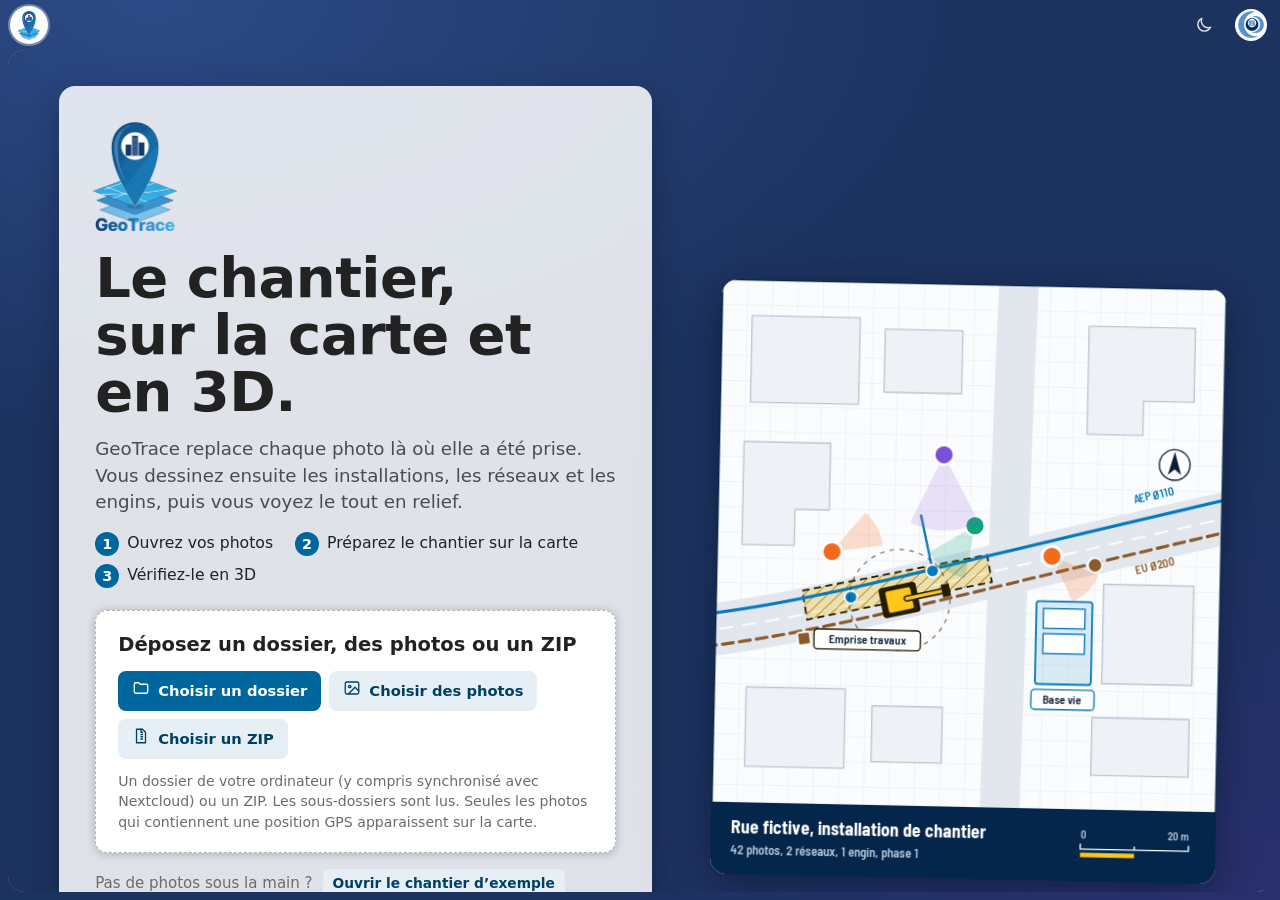
==== commit d4cc8045: "v3.0.0 : interface Nextcloud (en-tête à icônes, navigation repliable, barre latérale) Co-Authored-By" ====
--- a/index.html
+++ b/index.html
@@ -7,7 +7,7 @@
 <meta name="viewport" content="width=device-width, initial-scale=1, viewport-fit=cover">
 <title>GeoTrace – Carte des photos de chantier</title>
 <meta name="description" content="GeoTrace place sur la carte les photos de chantier géolocalisées, avec la direction de prise de vue. Tout est traité dans le navigateur.">
-<meta name="theme-color" content="#04264b">
+<meta name="theme-color" content="#1c325f">
 <link rel="icon" type="image/png" href="assets/favicon.png">
 <link rel="apple-touch-icon" href="assets/apple-touch-icon.png">
 <link rel="manifest" href="manifest.webmanifest">
@@ -16,6 +16,7 @@
 <link rel="stylesheet" href="vendor/leaflet/leaflet.css">
 <link rel="stylesheet" href="vendor/leaflet/MarkerCluster.css">
 <link rel="stylesheet" href="assets/app.css">
+<link rel="stylesheet" href="assets/nc.css">
 <script src="assets/boot.js"></script>
 </head>
 <body class="on-welcome">
@@ -34,59 +35,37 @@
 <noscript><p style="padding:24px">GeoTrace a besoin de JavaScript pour fonctionner.</p></noscript>
 
 <header id="top">
-  <a class="brand" href="./" aria-label="GeoTrace, accueil">
+  <a class="brand" href="./" aria-label="GeoTrace, accueil" title="GeoTrace">
     <img class="sym" src="assets/symbol.png" alt="" width="31" height="36">
-    <img class="wm wm-l" src="assets/wordmark.svg" alt="GeoTrace" width="116" height="23"><img class="wm wm-d" src="assets/wordmark-dark.svg" alt="" width="116" height="23">
   </a>
-  <button class="btn primary" id="sourceBtn" type="button" title="Ouvrir un dossier, des photos ou un ZIP"><span data-ic="folder"></span><span class="lbl">Ouvrir<span class="lbl-x"> des photos</span></span></button>
-  <button class="btn" id="panelToggle" type="button" title="Afficher ou masquer la liste des photos" aria-label="Liste des photos" aria-expanded="true"><span data-ic="list"></span><span class="lbl">Photos</span></button>
-  <div class="pop-wrap">
-    <button class="btn" id="layersBtn" type="button" title="Changer le fond de carte et les calques" aria-expanded="false" aria-controls="layersMenu"><span data-ic="layers"></span>Fond<span class="lbl-x"> de carte</span></button>
-    <div class="menu" id="layersMenu" hidden>
-      <fieldset>
-        <legend>Fond de carte</legend>
-        <label><input type="radio" name="base" value="ortho"> Photo aérienne IGN</label>
-        <label><input type="radio" name="base" value="plan"> Plan IGN</label>
-      </fieldset>
-      <fieldset>
-        <legend>Calques</legend>
-        <label><input type="checkbox" id="optCadastre"> Parcelles cadastrales</label>
-        <label><input type="checkbox" id="optThumbs"> Vignettes sur les repères</label>
-        <label><input type="checkbox" id="optCones" checked> Direction de prise de vue</label>
-        <label><input type="checkbox" id="optTrack"> Parcours dans l’ordre des prises</label>
-        <label><input type="checkbox" id="optCluster" checked> Regrouper les photos proches</label>
-      </fieldset>
-      <fieldset>
-        <legend>Fiche photo</legend>
-        <label><input type="checkbox" id="optAddr" checked> Chercher l’adresse (envoie la position à l’IGN)</label>
-      </fieldset>
-    </div>
-  </div>
-
-  <button class="btn" id="chBtn" type="button" title="Dessiner les installations de chantier et les déviations" aria-expanded="false" aria-controls="chPanel"><span data-ic="zone"></span>Chantier</button>
-  <div class="pop-wrap">
-    <button class="btn" id="d3Btn" type="button" title="Maquette, photos en 3D, calage des photos" aria-expanded="false" aria-controls="d3Menu"><span data-ic="cube"></span>3D</button>
-    <div class="menu" id="d3Menu" hidden>
-      <button type="button" data-go="vue3dBtn"><b>Photos en 3D</b><small>Les photos dans la maquette</small></button>
-      <button type="button" data-go="maqBtn"><b>Maquette Revit</b><small>Importer et placer un fichier IFC</small></button>
-    </div>
-  </div>
+  <nav class="appmenu" aria-label="Outils GeoTrace">
+    <button class="am" id="sourceBtn" type="button" title="Ouvrir un dossier, des photos ou un ZIP"><span data-ic="folder"></span><span class="lbl">Ouvrir</span></button>
+    <button class="am" id="panelToggle" type="button" title="Afficher ou masquer la navigation" aria-label="Navigation" aria-expanded="true"><span data-ic="image"></span><span class="lbl">Photos</span></button>
+    <button class="am" id="layersBtn" type="button" title="Fond de carte et calques" aria-expanded="false"><span data-ic="layers"></span><span class="lbl">Fond</span></button>
+    <button class="am" id="chBtn" type="button" title="Installations, déviations, réseaux, phases et engins" aria-expanded="false" aria-controls="chPanel"><span data-ic="zone"></span><span class="lbl">Chantier</span></button>
+    <div class="pop-wrap">
+      <button class="am" id="d3Btn" type="button" title="Maquette, photos en 3D, calage des photos" aria-expanded="false" aria-controls="d3Menu"><span data-ic="cube"></span><span class="lbl">3D</span></button>
+      <div class="menu" id="d3Menu" hidden>
+        <button type="button" data-go="vue3dBtn"><b>Photos en 3D</b><small>Les photos dans la maquette</small></button>
+        <button type="button" data-go="maqBtn"><b>Maquette Revit</b><small>Importer et placer un fichier IFC</small></button>
+      </div>
+    </div>
+    <div class="pop-wrap">
+      <button class="am" id="exportBtn" type="button" title="Exporter les photos affichées (ouvrez d’abord des photos)" aria-expanded="false" aria-controls="exportMenu" disabled><span data-ic="download"></span><span class="lbl">Exporter</span></button>
+      <div class="menu" id="exportMenu" hidden>
+        <button type="button" data-export="geojson"><b>GeoJSON</b><small>QGIS, ArcGIS, outils web</small></button>
+        <button type="button" data-export="kml"><b>KML</b><small>Google Earth</small></button>
+        <button type="button" data-export="csv"><b>CSV</b><small>Excel, avec coordonnées Lambert-93</small></button>
+        <button type="button" data-export="zip"><b>ZIP</b><small>Photos, GeoJSON et CSV de la sélection</small></button>
+      </div>
+    </div>
+  </nav>
   <button class="btn vh" id="maqBtn" type="button" aria-expanded="false" aria-controls="maqPanel">Maquette 3D</button>
   <button class="btn vh" id="vue3dBtn" type="button">Photos en 3D</button>
-
+  <span class="grow"></span>
+  <button class="icon-btn" id="themeBtn" type="button" aria-label="Changer de thème" title="Mode clair ou sombre" data-ic="moon"></button>
   <div class="pop-wrap">
-    <button class="btn" id="exportBtn" type="button" title="Exporter les photos affichées (ouvrez d’abord des photos)" aria-expanded="false" aria-controls="exportMenu" disabled><span data-ic="download"></span>Exporter</button>
-    <div class="menu right" id="exportMenu" hidden>
-      <button type="button" data-export="geojson"><b>GeoJSON</b><small>QGIS, ArcGIS, outils web</small></button>
-      <button type="button" data-export="kml"><b>KML</b><small>Google Earth</small></button>
-      <button type="button" data-export="csv"><b>CSV</b><small>Excel, avec coordonnées Lambert-93</small></button>
-      <button type="button" data-export="zip"><b>ZIP</b><small>Photos, GeoJSON et CSV de la sélection</small></button>
-    </div>
-  </div>
-  <span class="grow"></span>
-  <button class="icon-btn" id="themeBtn" type="button" aria-label="Changer de thème" data-ic="moon"></button>
-  <div class="pop-wrap">
-    <button class="icon-btn" id="hmBtn" type="button" aria-label="Aide" aria-expanded="false" aria-controls="hmMenu" data-ic="help"></button>
+    <button class="icon-btn" id="hmBtn" type="button" aria-label="Aide" title="Aide" aria-expanded="false" aria-controls="hmMenu" data-ic="help"></button>
     <div class="menu right" id="hmMenu" hidden>
       <button type="button" data-go="tutoBtn"><b>Visite guidée</b><small>Comment fonctionne GeoTrace</small></button>
       <button type="button" data-go="helpBtn"><b>Aide et raccourcis</b><small>Touches du clavier, version</small></button>
@@ -94,24 +73,23 @@
   </div>
   <button class="btn vh" id="tutoBtn" type="button">Tuto</button>
   <button class="icon-btn vh" id="helpBtn" type="button" aria-label="Aide et raccourcis" data-ic="help"></button>
-  <a class="sturno" href="https://www.sturno.com" target="_blank" rel="noopener" aria-label="Application STURNO">
+  <a class="sturno" href="https://www.sturno.com" target="_blank" rel="noopener" aria-label="Application STURNO" title="STURNO">
     <img class="st-logo" src="assets/sturno-emblem.png" alt="" width="30" height="30">
-    <b>STURNO</b>
   </a>
 </header>
 
 <main id="app">
-  <aside id="panel" aria-label="Liste des photos">
+  <aside id="panel" class="app-nav" aria-label="Navigation GeoTrace">
+    <div class="nav-scroll">
+    <section class="nav-sec open" id="navPhotos">
+      <button type="button" class="nav-entry" data-sec aria-expanded="true"><span data-ic="image"></span><span class="ne-t">Mes photos</span><b class="nav-count" id="navCount" hidden>0</b><i class="chev" data-ic="chev"></i></button>
+      <div class="nav-body">
     <div class="p-head">
       <div class="src-row">
         <span class="src" id="srcName">Aucune photo ouverte</span>
         <button class="btn small" id="addBtn" type="button" disabled>Ajouter</button>
       </div>
       <span class="sub" id="sub" aria-live="polite"></span>
-      <div class="filter">
-        <span class="si" data-ic="search"></span>
-        <input id="q" type="search" placeholder="Filtrer par nom, dossier ou note" autocomplete="off" aria-label="Filtrer les photos">
-      </div>
       <div class="chips" id="chips" role="group" aria-label="Appareils">
         <button type="button" class="chip on" data-dev="phone" aria-pressed="true"><i></i>Téléphone<b>0</b></button>
         <button type="button" class="chip on" data-dev="tab" aria-pressed="true"><i></i>Tablette<b>0</b></button>
@@ -126,10 +104,74 @@
     </div>
     <ul id="list"></ul>
     <div class="empty" id="emptyList" hidden></div>
+      </div>
+    </section>
+    <section class="nav-sec" id="navFond">
+      <button type="button" class="nav-entry" data-sec aria-expanded="false"><span data-ic="layers"></span><span class="ne-t">Fond de carte</span><i class="chev" data-ic="chev"></i></button>
+      <div class="nav-body" id="layersMenu">
+        <fieldset>
+          <legend>Fond de carte</legend>
+          <label><input type="radio" name="base" value="ortho"> Photo aérienne IGN</label>
+          <label><input type="radio" name="base" value="plan"> Plan IGN</label>
+        </fieldset>
+        <fieldset>
+          <legend>Calques</legend>
+          <label><input type="checkbox" id="optCadastre"> Parcelles cadastrales</label>
+          <label><input type="checkbox" id="optThumbs"> Vignettes sur les repères</label>
+          <label><input type="checkbox" id="optCones" checked> Direction de prise de vue</label>
+          <label><input type="checkbox" id="optTrack"> Parcours dans l’ordre des prises</label>
+          <label><input type="checkbox" id="optCluster" checked> Regrouper les photos proches</label>
+        </fieldset>
+      </div>
+    </section>
+    <section class="nav-sec" id="navChantier">
+      <button type="button" class="nav-entry" data-sec aria-expanded="false"><span data-ic="zone"></span><span class="ne-t">Chantier</span><i class="chev" data-ic="chev"></i></button>
+      <div class="nav-body nav-sub">
+        <button type="button" class="nav-item" data-chtab="z"><span data-ic="zone"></span>Zones d’installation</button>
+        <button type="button" class="nav-item" data-chtab="d"><span data-ic="road"></span>Déviations</button>
+        <button type="button" class="nav-item" data-chtab="n"><span data-ic="pipe"></span>Réseaux</button>
+        <button type="button" class="nav-item" data-chtab="p"><span data-ic="cal"></span>Phases</button>
+        <button type="button" class="nav-item" data-chtab="e"><span data-ic="truck"></span>Engins</button>
+      </div>
+    </section>
+    <section class="nav-sec" id="nav3d">
+      <button type="button" class="nav-entry" data-sec aria-expanded="false"><span data-ic="cube"></span><span class="ne-t">Maquette et 3D</span><i class="chev" data-ic="chev"></i></button>
+      <div class="nav-body nav-sub">
+        <button type="button" class="nav-item" data-nav-go="maqBtn"><span data-ic="cube"></span>Maquette Revit</button>
+        <button type="button" class="nav-item" data-nav-go="vue3dBtn"><span data-ic="eye"></span>Photos en 3D</button>
+      </div>
+    </section>
+    <section class="nav-sec" id="navExport">
+      <button type="button" class="nav-entry" data-sec aria-expanded="false"><span data-ic="download"></span><span class="ne-t">Exporter</span><i class="chev" data-ic="chev"></i></button>
+      <div class="nav-body nav-sub">
+        <button type="button" class="nav-item" data-export="geojson"><b>GeoJSON</b><small>QGIS, ArcGIS</small></button>
+        <button type="button" class="nav-item" data-export="kml"><b>KML</b><small>Google Earth</small></button>
+        <button type="button" class="nav-item" data-export="csv"><b>CSV</b><small>Excel, Lambert-93</small></button>
+        <button type="button" class="nav-item" data-export="zip"><b>ZIP</b><small>Photos, GeoJSON et CSV</small></button>
+      </div>
+    </section>
+    </div>
+    <section class="nav-sec nav-settings" id="navSettings">
+      <button type="button" class="nav-entry" data-sec aria-expanded="false"><span data-ic="gear"></span><span class="ne-t">Paramètres</span><i class="chev" data-ic="chev"></i></button>
+      <div class="nav-body">
+        <label><input type="checkbox" id="optAddr" checked> Chercher l’adresse des photos (envoie la position à l’IGN)</label>
+        <button type="button" class="nav-item" data-nav-go="themeBtn"><span data-ic="moon"></span>Mode clair ou sombre</button>
+        <button type="button" class="nav-item" data-nav-go="tutoBtn"><span data-ic="help"></span>Visite guidée</button>
+        <button type="button" class="nav-item" data-nav-go="helpBtn"><span data-ic="info"></span>Aide et raccourcis</button>
+      </div>
+    </section>
   </aside>
 
   <section class="mapwrap" aria-label="Carte">
     <div id="map"></div>
+
+    <div class="map-top">
+      <button class="nav-toggle" id="navToggle" type="button" aria-label="Afficher ou masquer la navigation" title="Navigation" data-ic="navtog"></button>
+      <div class="filter">
+        <span class="si" data-ic="search"></span>
+        <input id="q" type="search" placeholder="Rechercher une photo" autocomplete="off" aria-label="Filtrer les photos">
+      </div>
+    </div>
 
     <div class="tools" role="toolbar" aria-label="Outils de carte">
       <button class="tool" id="fitBtn" type="button" aria-label="Tout voir (F)" title="Tout voir (F)" data-ic="fit"></button>
@@ -172,6 +214,8 @@
           <p class="hint ch-empty" id="dvEmpty">Choisissez un type ci-dessus, puis tracez le parcours sur la carte.</p>
         </div>
         <div id="chTabN" hidden>
+          <div class="nt-sub" id="ntSub" role="tablist" aria-label="Réseaux"><button type="button" role="tab" data-sub="rs" aria-selected="true">Repérage</button><button type="button" role="tab" data-sub="ex" aria-selected="false">Réseaux existants <b id="ntCount" hidden></b></button></div>
+          <div id="ntPaneRs">
           <section class="rs" aria-label="Repérage sur le plan">
             <h3>Repérage sur le plan</h3>
             <p class="hint" id="rsHint">Choisissez un outil, puis dessinez sur la carte.</p>
@@ -205,8 +249,10 @@
             </div>
             <button type="button" class="link danger" id="rsClear" hidden>Tout supprimer</button>
           </section>
-          <h3>Réseaux existants</h3>
-          <p class="hint">Importés ou récupérés en données ouvertes, visibles sous le sol en 3D.</p>
+          </div>
+          <div id="ntPaneEx" hidden>
+          <details class="nt-imp" id="ntImp" open><summary>Importer des réseaux</summary>
+          <p class="hint">Banques publiques, plan de DT en PDF ou fichier. Les réseaux sont visibles sous le sol en 3D.</p>
           <div class="ch-actions">
             <button type="button" class="btn" id="ntZone">Dessiner la zone</button>
             <button type="button" class="btn" id="ntFetch">Importer depuis les banques publiques</button>
@@ -216,12 +262,15 @@
           <p class="hint" id="ntZoneTxt"></p><button type="button" class="link" id="ntZoneOff" hidden>Effacer la zone</button>
           <button type="button" class="link" id="ntPdfOff" hidden>Retirer le plan PDF de la carte</button>
           <label class="ch-field">Type à l’import <select id="ntImpType" class="ch-ty" aria-label="Type des réseaux importés"></select></label>
-          <details class="ch-more"><summary>Quelles données ?</summary><p>Banques publiques : IGN BD TOPO (canalisations, lignes électriques) et OpenStreetMap, pour la zone affichée. PDF (DT) : plan vectoriel lu sur votre appareil, calé avec 2 points communs avec la carte. Les réseaux de distribution des villes ne sont pas publics : tracez-les d’après les plans de la DT-DICT, ou importez un GeoJSON ou KML.</p></details>
+          <details class="ch-more"><summary>Quelles données ?</summary><p>Banques publiques : IGN BD TOPO (canalisations, lignes électriques), Enedis (électricité BT/HTA), GRDF (gaz), France Chaleur Urbaine (chaleur et froid) et OpenStreetMap. Il n’existe pas de base publique nationale pour l’eau potable et l’assainissement. PDF (DT) : plan vectoriel lu sur votre appareil, calé avec 2 points communs avec la carte. Les réseaux de distribution des villes ne sont pas publics : tracez-les d’après les plans de la DT-DICT, ou importez un GeoJSON ou KML.</p></details>
           <div class="ch-types" id="ntTypes" hidden></div>
-          <h3>Réseaux importés</h3>
+          </details>
+          <div class="nt-head"><b>Réseaux importés</b><input type="search" id="ntQ" class="ch-ty" placeholder="Chercher un réseau" aria-label="Chercher un réseau"></div>
+          <div class="nt-sum" id="ntSum"></div>
           <ul id="ntList"></ul>
           <p class="hint ch-empty" id="ntEmpty">Aucun réseau pour l’instant.</p>
           <button type="button" class="link danger" id="ntClear" hidden>Tout supprimer</button>
+          </div>
         </div>
         <div id="chTabE" hidden>
           <p class="hint">Situations de chantier : posez des engins, camions, véhicules et personnel à leur taille réelle, puis tournez-les. En 3D, ce sont les vrais modèles. Une phase peut choisir ceux qui sont présents.</p>
@@ -287,6 +336,8 @@
         <div class="mq-opts">
           <label id="maqAngleRow" hidden>Orientation, en degrés <input type="number" id="maqAngle" value="0" step="1" min="-360" max="360"></label>
           <label><input type="checkbox" id="maqScale" checked> Garder l’échelle réelle (1:1)</label>
+          <label title="0 : la maquette est posée sur le sol. Valeur négative : elle est enterrée d’autant.">Niveau par rapport au sol, en mètres <input type="number" id="maqDz" value="0" step="0.1" min="-50" max="50"></label>
+          <button class="link" type="button" id="maqBury" title="Descend la maquette pour que son dessus arrive au niveau du sol">Enterrer (dessus au niveau du sol)</button>
         </div>
         <div class="mq-acts">
           <button class="btn primary" type="button" id="maqAdd">Ajouter un point GPS</button>
@@ -529,5 +580,6 @@
 <script src="vendor/leaflet/leaflet.markercluster.js"></script>
 <script src="vendor/exifr.js"></script>
 <script src="assets/app.js"></script>
+<script src="assets/nav.js"></script>
 </body>
 </html>
--- a/assets/app.css
+++ b/assets/app.css
@@ -815,35 +815,8 @@
 
 @media (max-width: 480px) { #top .sturno { display: none; } .w-in h1 { font-size: 2rem; } }
 
-/* ---------- Disposition « rail » (écrans larges) : outils en colonne à gauche, liste des photos, carte, panneau de travail ancré à droite ---------- */
+/* Disposition « rail » de la 2.x remplacée en 3.0 par l’interface Nextcloud (assets/nc.css). */
 :root { --rail-w: 0px; }
-@media (min-width: 761px) {
-  :root { --rail-w: 80px; --head-h: 0px; }
-  body { flex-direction: row; }
-  #top { flex-direction: column; align-items: stretch; width: var(--rail-w); height: auto; padding: 10px 8px max(10px, env(safe-area-inset-bottom)); gap: 3px; border-bottom: 0; border-right: 1px solid var(--head-line); }
-  #top .brand { margin: 0 0 10px; justify-content: center; } #top .brand .wm { display: none !important; } #top .brand .sym { height: 38px; padding: 5px 9px; }
-  #top > .btn, #top .pop-wrap > .btn { flex-direction: column; justify-content: center; gap: 4px; width: 100%; min-height: 56px; padding: 8px 2px 7px; font-size: .78rem; line-height: 1.05; white-space: normal; text-align: center; }
-  #top > .btn svg.ic, #top .pop-wrap > .btn svg.ic { width: 21px; height: 21px; }
-  #top > .btn.primary { margin: 0 0 10px; min-height: 60px; }
-  #top .btn[aria-expanded="true"]::after { left: -8px; right: auto; top: 12px; bottom: 12px; width: 3px; height: auto; border-radius: 0 3px 3px 0; }
-  #top #panelToggle[aria-expanded="true"]::after { background: rgba(255,255,255,.7); }
-  #top .lbl-x { display: none; }
-  #top .grow { flex: 1 1 auto; }
-  #top .icon-btn { width: 100%; height: 40px; }
-  #top .sturno { border-left: 0; border-top: 1px solid var(--head-line); padding: 10px 0 0; margin: 6px 0 0; justify-content: center; } #top .sturno b { display: none; }
-  #top .menu, #top .menu.right { top: 0; left: calc(100% + 16px); right: auto; }
-  #top #hmMenu { top: auto; bottom: 0; }
-  main { grid-template-columns: 316px minmax(0, 1fr); }
-  .dates { flex-wrap: nowrap; gap: 6px; } .dates label { flex: 1 1 0; min-width: 0; } .dates input { width: 100%; flex: 1 1 0; }
-  .tools { top: 88px; }
-  /* panneaux Chantier et Maquette : colonne de travail sur toute la hauteur, à droite */
-  #chPanel, #maqPanel { top: 0; right: 0; bottom: 0; max-height: none; border-radius: 0; border-left: 1px solid var(--line); box-shadow: -10px 0 26px -14px rgba(4,38,75,.35); }
-  .mapwrap:has(#chPanel:not([hidden])) #timeline { right: 374px; } .mapwrap:has(#maqPanel:not([hidden])) #timeline { right: 350px; }
-  .mapwrap:has(#chPanel:not([hidden])) .leaflet-right { margin-right: 364px; } .mapwrap:has(#maqPanel:not([hidden])) .leaflet-right { margin-right: 340px; }
-  .mapwrap:has(#chPanel:not([hidden])) #coords { right: 374px; } .mapwrap:has(#maqPanel:not([hidden])) #coords { right: 350px; }
-  body.split3d #v3d { left: var(--rail-w); }
-  body.split3d .mapwrap #timeline, body.split3d .mapwrap #coords { right: 10px; } body.split3d .mapwrap .leaflet-right { margin-right: 0; }
-}
 
 .pip-ref { align-items: center; } .pip-ref b { flex: 1 1 100%; font-size: .8rem; font-weight: 600; opacity: .85; }
 
@@ -865,3 +838,16 @@
 .dt-bar { position: fixed; top: 12px; left: 50%; transform: translateX(-50%); z-index: 5200; background: #111; color: #fff; padding: 10px 16px; border-radius: 999px; box-shadow: 0 6px 24px rgba(0,0,0,.4); font-size: 14px; } .dt-bar .link { color: #ffc61a; margin-left: 8px; }
 .dt-tip { font-weight: 700; }
 @media (max-width: 760px) { .dt-body { flex-direction: column; } .dt-modal aside { flex-basis: auto; } }
+
+/* Réseaux : sous-onglets, groupes par type, liste compacte */
+.nt-sub { position: sticky; top: 0; z-index: 3; display: flex; gap: 4px; padding: 6px 0 8px; margin: -2px 0 8px; background: var(--surface, #fff); border-bottom: 1px solid var(--line); }
+.nt-sub button { flex: 1; padding: 8px 6px; border: 1px solid var(--line); border-radius: var(--r, 10px); background: none; color: var(--muted); font: inherit; font-weight: 700; font-size: .88rem; cursor: pointer; }
+.nt-sub button[aria-selected="true"] { background: var(--nuit, #0b2a4a); color: #fff; border-color: transparent; }
+.nt-sub b { display: inline-block; min-width: 18px; padding: 0 5px; margin-left: 4px; border-radius: 999px; background: var(--jaune, #ffc61a); color: #111; font-size: .75rem; }
+.nt-imp { border: 1px solid var(--line); border-radius: var(--r, 10px); padding: 8px 10px; margin-bottom: 10px; } .nt-imp > summary { cursor: pointer; font-weight: 700; }
+.nt-head { display: flex; align-items: center; justify-content: space-between; gap: 8px; margin: 6px 0; } .nt-head input { max-width: 170px; }
+.nt-sum { display: flex; flex-wrap: wrap; gap: 4px; margin-bottom: 6px; } .nt-chip { display: inline-flex; align-items: center; gap: 5px; padding: 2px 8px; border: 1px solid var(--line); border-radius: 999px; font-size: .78rem; } .nt-chip i { width: 9px; height: 9px; border-radius: 50%; }
+#ntList, #ntList ul { list-style: none; margin: 0; padding: 0; }
+.nt-g > details > summary { display: flex; align-items: center; gap: 8px; padding: 8px 4px; cursor: pointer; border-bottom: 1px solid var(--line); } .nt-g > details > summary span { margin-left: auto; color: var(--muted); font-size: .8rem; }
+#ntList li[data-id] { padding: 4px 2px; border-bottom: 1px solid var(--line); } #ntList li[data-id] .ch-row { display: flex; align-items: center; gap: 6px; } #ntList li[data-id] .ch-name { flex: 1; min-width: 0; }
+#ntList li:not(.on) .nt-more { display: none; } #ntList li.on { background: rgba(255,198,26,.12); border-radius: 8px; }
--- a/assets/nc.css
+++ b/assets/nc.css
@@ -0,0 +1,292 @@
+/* =====================================================================
+   GeoTrace 3.0 – interface reprise de Nextcloud (application Cartes du
+   serveur STURNO) : en-tête à icônes, contenu en carte arrondie posée sur
+   le fond, navigation repliable à gauche, barre latérale à droite.
+   Ce fichier passe après app.css et en remplace l'habillage.
+   ===================================================================== */
+
+:root {
+  /* Jetons Nextcloud, thème clair */
+  --nc-wall: radial-gradient(120% 90% at 12% 0%, #2c4a86 0%, rgba(44,74,134,0) 55%), radial-gradient(90% 80% at 100% 100%, #2a2f6e 0%, rgba(42,47,110,0) 60%), #1c325f;
+  --nc-nav: rgba(255,255,255,.86);
+  --nc-hover: #f0f0f0;
+  --nc-btn: #e5eff5;
+  --nc-btn-ink: #003f61;
+  --nc-field: #8c8c8c;
+  --on-primary: #ffffff;
+
+  --bg: #ffffff;
+  --panel: #ffffff;
+  --panel-2: #f5f5f5;
+  --ink: #222222;
+  --muted: #6b6b6b;
+  --line: #e0e0e0;
+  --sel: #e5eff5;
+  --focus: #00679e;
+  --bleu: #00679e;
+  --cyan: #00679e;
+  --nuit: #1c325f;
+  --jaune: #00679e;
+  --jaune-ink: #ffffff;
+  --brand-ink: #222222;
+  --head-bg: transparent;
+  --head-ink: #ffffff;
+  --head-line: rgba(255,255,255,.2);
+  --btn-bg: #e5eff5;
+  --btn-primary: #00679e;
+  --btn-primary-ink: #ffffff;
+  --shadow: 0 1px 10px rgba(77,77,77,.35);
+  --shadow-1: none;
+  --danger: #db0606;
+  --r-s: 4px;
+  --r: 8px;
+  --r-l: 12px;
+  --head-h: 50px;
+  --nav-w: 300px;
+  --side-w: 380px;
+  --font: system-ui, -apple-system, "Segoe UI", Roboto, Oxygen-Sans, Cantarell, Ubuntu, "Helvetica Neue", "Noto Sans", "Liberation Sans", Arial, sans-serif;
+  --display: var(--font);
+}
+[data-theme="dark"] {
+  /* Jetons Nextcloud, thème sombre (relevés sur buildingnext.sturno.fr) */
+  --nc-nav: rgba(23,23,23,.85);
+  --nc-hover: #212121;
+  --nc-btn: #14232c;
+  --nc-btn-ink: #99c2d8;
+  --nc-field: #7a7a7a;
+  --on-primary: #000000;
+
+  --bg: #171717;
+  --panel: #171717;
+  --panel-2: #212121;
+  --ink: #ebebeb;
+  --muted: #999999;
+  --line: #3b3b3b;
+  --sel: #14232c;
+  --focus: #0091f2;
+  --bleu: #0091f2;
+  --cyan: #0091f2;
+  --jaune: #0091f2;
+  --jaune-ink: #000000;
+  --brand-ink: #ebebeb;
+  --btn-bg: #14232c;
+  --btn-primary: #0091f2;
+  --btn-primary-ink: #000000;
+  --shadow: 0 1px 10px rgba(0,0,0,.65);
+  --danger: #ff6b6b;
+}
+
+body { background: var(--nc-wall); background-attachment: fixed; color: var(--ink); font: 400 15px/1.45 var(--font); }
+h1, h2, h3, legend { font-family: var(--font); letter-spacing: 0; }
+:focus-visible { outline: 2px solid var(--focus); outline-offset: 2px; border-radius: var(--r); }
+
+/* ---------- Boutons, façon Nextcloud ---------- */
+.btn { min-height: 34px; padding: 0 14px; gap: 8px; background: var(--nc-btn); color: var(--nc-btn-ink); border: 0; border-radius: var(--r); font-weight: 600; font-size: .92rem; box-shadow: none; }
+.btn:hover:not(:disabled) { background: color-mix(in srgb, var(--nc-btn) 82%, var(--bleu)); border-color: transparent; }
+.btn.primary { background: var(--bleu); color: var(--on-primary); }
+.btn.primary:hover:not(:disabled) { background: color-mix(in srgb, var(--bleu) 85%, #000); }
+[data-theme="dark"] .btn.primary:hover:not(:disabled) { background: color-mix(in srgb, var(--bleu) 85%, #fff); }
+.btn.small { min-height: 30px; padding: 0 10px; font-size: .86rem; }
+.icon-btn { width: 34px; height: 34px; border-radius: 50%; }
+.icon-btn:hover { background: var(--nc-hover); }
+.link { color: var(--bleu); }
+[data-theme="dark"] .link { color: var(--bleu); }
+input[type=checkbox], input[type=radio], input[type=range] { accent-color: var(--bleu); }
+select, input[type=text], input[type=number], input[type=url], input[type=password], input[type=date], input[type=search] { border-radius: var(--r); }
+
+/* ---------- En-tête Nextcloud ---------- */
+#top { height: var(--head-h); gap: 0; padding: 0 max(4px, env(safe-area-inset-right)) 0 max(4px, env(safe-area-inset-left)); background: transparent; color: #fff; border: 0; }
+#top .brand { width: 50px; height: 50px; margin: 0 2px 0 0; justify-content: center; flex: none; }
+#top .brand .sym { width: 24px; height: auto; padding: 5px 7px 4px; background: #fff; border-radius: 50%; box-shadow: 0 0 0 2px rgba(255,255,255,.35); }
+.appmenu { display: flex; align-items: stretch; height: 100%; min-width: 0; }
+.appmenu .pop-wrap { display: flex; }
+.am { position: relative; display: flex; flex-direction: column; align-items: center; justify-content: center; width: 50px; height: 50px; padding: 0; background: none; border: 0; color: #fff; opacity: .78; transition: opacity .12s; }
+.am svg.ic { width: 20px; height: 20px; stroke-width: 1.9; transition: transform .1s ease; }
+.am .lbl { position: absolute; bottom: 2px; left: 50%; transform: translateX(-50%); font-size: 11.5px; line-height: 1; white-space: nowrap; opacity: 0; transition: opacity .1s; pointer-events: none; }
+.am:hover:not(:disabled), .am:focus-visible { opacity: 1; }
+.am:hover:not(:disabled) svg.ic, .am:focus-visible svg.ic { transform: translateY(-6px); }
+.am:hover:not(:disabled) .lbl, .am:focus-visible .lbl { opacity: 1; }
+.am:disabled { opacity: .38; cursor: default; }
+.am[aria-expanded="true"] { opacity: 1; }
+.am[aria-expanded="true"]::after { content: ""; position: absolute; left: 50%; bottom: 3px; width: 12px; height: 4px; margin-left: -6px; border-radius: 4px; background: #fff; }
+.am[aria-expanded="true"]:hover::after, .am[aria-expanded="true"]:focus-visible::after { opacity: 0; }
+.am:focus-visible { outline: 2px solid #fff; outline-offset: -4px; border-radius: 50%; }
+#top .icon-btn { width: 44px; height: 44px; color: #fff; opacity: .85; border-radius: 50%; }
+#top .icon-btn:hover { background: rgba(255,255,255,.12); opacity: 1; }
+#top .icon-btn svg.ic { width: 20px; height: 20px; }
+#top .sturno { width: 50px; height: 50px; justify-content: center; padding: 0; margin: 0; border: 0; }
+#top .sturno .st-logo { width: 28px; height: 28px; padding: 2px; border-radius: 50%; background: #fff; }
+#top .btn[aria-expanded="true"]::after { display: none; }
+#top .menu { top: calc(100% + 2px); color: var(--ink); }
+#top .menu.right { right: 4px; }
+
+/* ---------- Menus déroulants ---------- */
+.menu { min-width: 250px; padding: 4px; gap: 2px; background: var(--panel); border: 0; border-radius: var(--r); box-shadow: var(--shadow); }
+.menu > button { flex-direction: column; padding: 7px 12px; border-radius: var(--r); }
+.menu > button:hover { background: var(--nc-hover); }
+.menu > button b { font-weight: 500; }
+.menu label:hover { background: var(--nc-hover); }
+
+/* ---------- Contenu en carte arrondie ---------- */
+main { margin: 0 8px 8px; border-radius: 16px; overflow: hidden; grid-template-columns: var(--nav-w) minmax(0, 1fr); background: transparent; isolation: isolate; }
+main.panel-off { grid-template-columns: 0 minmax(0, 1fr); }
+
+/* ---------- Navigation à gauche ---------- */
+#panel.app-nav { position: relative; background: var(--nc-nav); -webkit-backdrop-filter: blur(12px); backdrop-filter: blur(12px); border: 0; display: flex; flex-direction: column; min-width: 0; }
+.nav-scroll { flex: 1 1 auto; min-height: 0; overflow-y: auto; padding: 8px; display: flex; flex-direction: column; gap: 2px; scrollbar-width: thin; overscroll-behavior: contain; }
+.nav-sec { flex: none; display: flex; flex-direction: column; min-height: 0; }
+#navPhotos { order: 10; }
+#navPhotos.open { flex: 1 1 auto; min-height: 430px; }
+.nav-entry { display: flex; align-items: center; gap: 10px; width: 100%; min-height: 34px; padding: 0 6px 0 10px; background: none; border: 0; border-radius: var(--r); color: var(--ink); font-weight: 500; font-size: 15px; text-align: left; }
+.nav-entry:hover { background: var(--nc-hover); }
+.nav-entry svg.ic { width: 17px; height: 17px; }
+.nav-entry > span:first-child { display: grid; color: var(--ink); opacity: .9; }
+.ne-t { flex: 1; min-width: 0; overflow: hidden; text-overflow: ellipsis; white-space: nowrap; }
+.nav-count { min-width: 22px; height: 22px; padding: 0 7px; display: inline-grid; place-items: center; border-radius: 100px; background: var(--nc-btn); color: var(--nc-btn-ink); font-size: 12px; font-weight: 700; }
+.chev { display: grid; width: 26px; height: 26px; place-items: center; color: var(--muted); }
+.chev svg.ic { width: 16px; height: 16px; transition: transform .15s ease; }
+.nav-sec.open > .nav-entry .chev svg.ic { transform: rotate(180deg); }
+.nav-body { display: none; }
+.nav-sec.open > .nav-body { display: flex; flex-direction: column; gap: 2px; padding: 2px 0 8px; }
+#navPhotos.open > .nav-body { flex: 1 1 auto; min-height: 0; }
+.nav-sub { padding-left: 0; }
+.nav-item { display: flex; align-items: center; gap: 10px; width: 100%; min-height: 34px; padding: 4px 10px 4px 37px; background: none; border: 0; border-radius: var(--r); color: var(--ink); font-size: 15px; text-align: left; position: relative; }
+.nav-item svg.ic { width: 16px; height: 16px; color: var(--muted); position: absolute; left: 11px; }
+.nav-item:hover:not(:disabled) { background: var(--nc-hover); }
+.nav-item.active { background: var(--nc-btn); color: var(--nc-btn-ink); font-weight: 600; }
+.nav-item.active svg.ic { color: var(--nc-btn-ink); }
+.nav-item:disabled { opacity: .45; cursor: default; }
+.nav-item[data-export] { flex-direction: row; justify-content: space-between; }
+.nav-item[data-export] b { font-weight: 500; }
+.nav-item[data-export] small { color: var(--muted); font-size: .8rem; }
+#layersMenu fieldset { border: 0; margin: 0; padding: 0 0 4px 27px; display: flex; flex-direction: column; gap: 0; }
+#layersMenu legend { padding: 6px 10px 2px; font-size: .8rem; font-weight: 600; color: var(--muted); }
+.nav-body > label, #layersMenu label { display: flex; align-items: center; gap: 10px; min-height: 32px; padding: 3px 10px; border-radius: var(--r); font-size: .92rem; cursor: pointer; }
+.nav-body > label:hover, #layersMenu label:hover { background: var(--nc-hover); }
+.nav-body input[type=checkbox], .nav-body input[type=radio] { width: 16px; height: 16px; margin: 0; flex: none; }
+.nav-settings { flex: none; padding: 6px 8px 8px; border-top: 1px solid color-mix(in srgb, var(--line) 70%, transparent); }
+.nav-settings > .nav-body > label { padding-left: 37px; line-height: 1.25; }
+.nav-settings.open > .nav-body { max-height: 40vh; overflow-y: auto; }
+
+/* La liste des photos dans « Mes photos » */
+#panel .p-head { padding: 4px 4px 8px 10px; gap: 8px; border: 0; }
+#panel .src { font-family: var(--font); font-size: 1rem; font-weight: 600; }
+#panel .sub { margin-top: -2px; }
+#panel #list { flex: 1 1 auto; min-height: 0; padding: 2px 0; }
+.it { border-radius: var(--r); padding: 4px 8px 4px 4px; }
+.it:hover { background: var(--nc-hover); }
+.it.sel { background: var(--nc-btn); }
+.it.sel .n { color: var(--nc-btn-ink); }
+.it.sel::before { display: none; }
+.it .th { border-radius: 6px; }
+.group { font-family: var(--font); font-size: .8rem; text-transform: none; padding: 12px 8px 4px; }
+.chips { gap: 6px; }
+.chip { height: 28px; border-radius: 100px; padding: 0 10px 0 9px; border-color: var(--line); }
+.chip[aria-pressed="true"] { background: var(--nc-btn); color: var(--nc-btn-ink); border-color: transparent; }
+.chip[aria-pressed="true"] b { color: var(--nc-btn-ink); }
+.dates input { background: transparent; border: 1px solid var(--line); border-radius: var(--r); color: var(--ink); }
+
+/* ---------- Carte ---------- */
+#map { background: #2b3f63; }
+[data-theme="dark"] #map { background: #10161f; }
+.map-top { position: absolute; z-index: 810; top: 8px; left: 8px; display: flex; align-items: center; gap: 8px; max-width: calc(100% - 16px); pointer-events: none; }
+.map-top > * { pointer-events: auto; }
+.nav-toggle { width: 34px; height: 34px; flex: none; display: grid; place-items: center; padding: 0; border: 0; border-radius: 50%; background: var(--panel); color: var(--ink); box-shadow: var(--shadow); }
+.nav-toggle:hover { background: var(--nc-hover); }
+.nav-toggle svg.ic { width: 18px; height: 18px; }
+main.panel-off .nav-toggle svg.ic { transform: scaleX(-1); }
+.map-top .filter { width: 260px; max-width: calc(100vw - 80px); }
+.map-top .filter input { height: 36px; padding: 0 12px 0 36px; background: var(--panel); border: 2px solid var(--nc-field); border-radius: var(--r); color: var(--ink); box-shadow: none; }
+.map-top .filter input:hover { border-color: var(--bleu); }
+.map-top .filter input:focus { border-color: var(--bleu); background: var(--panel); box-shadow: none; }
+#measure, #chDraw, #dvDraw, #ntDraw, #egDraw { top: 54px; border: 0; border-radius: var(--r); box-shadow: var(--shadow); background: var(--panel); }
+
+/* Outils de carte en colonne en bas à droite, comme dans Cartes */
+.tools.leaflet-control { position: static; display: flex; flex-direction: column; gap: 6px; background: none; box-shadow: none; overflow: visible; border-radius: 0; margin-bottom: 6px; }
+.tools .tool { width: 34px; height: 34px; border: 0; border-radius: var(--r); background: var(--panel); color: var(--ink); box-shadow: var(--shadow); }
+.tools .tool:hover { background: var(--nc-hover); }
+.tools .tool[aria-pressed="true"] { background: var(--bleu); color: var(--on-primary); }
+.tools .tool svg.ic { width: 17px; height: 17px; }
+.leaflet-touch .leaflet-bar, .leaflet-bar { border: 0; border-radius: var(--r); box-shadow: var(--shadow); }
+.leaflet-touch .leaflet-bar a, .leaflet-bar a, [data-theme="dark"] .leaflet-bar a { width: 34px; height: 34px; line-height: 34px; background: var(--panel); color: var(--ink); border-bottom-color: var(--line); font-weight: 400; }
+.leaflet-bar a:hover, [data-theme="dark"] .leaflet-bar a:hover { background: var(--nc-hover); color: var(--ink); }
+.leaflet-right .leaflet-control { margin-right: 8px; }
+.leaflet-bottom .leaflet-control-zoom { margin-bottom: 6px; }
+.leaflet-control-attribution, [data-theme="dark"] .leaflet-control-attribution { border-radius: var(--r-s) 0 0 0; background: color-mix(in srgb, var(--panel) 75%, transparent); color: var(--muted); }
+.leaflet-control-scale-line, [data-theme="dark"] .leaflet-control-scale-line { border-radius: 0 0 var(--r-s) var(--r-s); background: color-mix(in srgb, var(--panel) 80%, transparent); color: var(--ink); border-color: var(--ink); font-weight: 500; }
+.leaflet-popup-content-wrapper { border-radius: var(--r); box-shadow: var(--shadow); }
+#coords { right: 56px; border-radius: var(--r-s); }
+#timeline { left: 8px; right: 54px; bottom: 8px; border-radius: var(--r-l); background: color-mix(in srgb, var(--panel) 90%, transparent); box-shadow: var(--shadow); }
+.tl-plot .bar { fill: var(--bleu); }
+.tl-plot .brush { fill: var(--bleu); stroke: var(--bleu); }
+#toast { background: #222; color: #fff; border-radius: var(--r); }
+[data-theme="dark"] #toast { background: #ebebeb; color: #171717; }
+#toast .bar b { background: var(--bleu); }
+
+/* ---------- Barre latérale à droite (Chantier, Maquette) ---------- */
+#chPanel, #maqPanel { top: 0; right: 0; bottom: 0; width: var(--side-w); max-width: 100%; max-height: none; border-radius: 0; border: 0; border-left: 1px solid var(--line); box-shadow: none; background: var(--panel); }
+#maqPanel { padding: 14px 18px 18px; }
+.ch-head, .mq-head { padding: 14px 10px 8px 20px; }
+.ch-head b, .mq-head b { font-family: var(--font); font-size: 1.3rem; font-weight: 700; }
+.mq-head { padding: 0 0 4px; display: flex; align-items: center; justify-content: space-between; }
+.ch-tabs { padding: 0 10px; gap: 0; border-bottom: 1px solid var(--line); }
+.ch-tabs button { padding: 10px 4px 9px; font-weight: 500; font-size: .9rem; color: var(--muted); border-bottom-width: 2px; }
+.ch-tabs button[aria-selected="true"] { color: var(--ink); font-weight: 600; border-bottom-color: var(--bleu); }
+.ch-body { padding: 14px 16px; }
+.ch-foot { background: var(--panel); }
+.ch-type { border-radius: var(--r); background: var(--panel); }
+.ch-type:hover { background: var(--nc-hover); border-color: var(--line); }
+.ch-type[aria-pressed="true"] { background: var(--nc-btn); border-color: var(--bleu); box-shadow: 0 0 0 1px var(--bleu) inset; color: var(--nc-btn-ink); }
+.ch-mode { border-radius: var(--r); }
+.ch-mode button[aria-pressed="true"] { background: var(--bleu); color: var(--on-primary); }
+#chList li, #dvList li, #egList li { border-radius: var(--r); background: var(--panel-2); border-color: transparent; }
+#chList li.on, #dvList li.on, #egList li.on { border-color: var(--bleu); box-shadow: 0 0 0 1px var(--bleu) inset; }
+.ch-empty { border-radius: var(--r); }
+.nt-sub { background: var(--panel); }
+.mapwrap:has(#chPanel:not([hidden])) #timeline, .mapwrap:has(#maqPanel:not([hidden])) #timeline { right: calc(var(--side-w) + 54px); }
+.mapwrap:has(#chPanel:not([hidden])) .leaflet-right, .mapwrap:has(#maqPanel:not([hidden])) .leaflet-right { margin-right: var(--side-w); }
+.mapwrap:has(#chPanel:not([hidden])) #coords, .mapwrap:has(#maqPanel:not([hidden])) #coords { right: calc(var(--side-w) + 56px); }
+#maqPlan { left: 8px; border: 0; border-radius: var(--r-l); }
+/* Vue 3D partagée : le panneau Chantier est rangé à côté de la carte, les contrôles restent sur la carte */
+body.split3d main { margin-left: 0; border-radius: 0 16px 16px 0; }
+body.split3d .mapwrap .leaflet-right { margin-right: 0; }
+body.split3d .mapwrap #timeline { right: 54px; } body.split3d .mapwrap #coords { right: 56px; }
+@media (min-width: 761px) { body.split3d #chPanel { width: var(--side-w); max-width: 40vw; } }
+
+/* ---------- Fenêtres ---------- */
+dialog, [data-theme="dark"] dialog { border: 0; border-radius: var(--r-l); box-shadow: var(--shadow); background: var(--panel); color: var(--ink); }
+.pl-box { border-radius: var(--r-l); }
+
+/* ---------- Accueil : sur le fond, en cartes ---------- */
+#welcome { background: var(--nc-wall); background-attachment: fixed; color: #fff; }
+.w-in { padding: clamp(22px, 3vw, 36px); background: var(--nc-nav); -webkit-backdrop-filter: blur(12px); backdrop-filter: blur(12px); border-radius: 16px; color: var(--ink); box-shadow: 0 8px 30px rgba(0,0,0,.25); }
+.w-in h1 { font-family: var(--font); font-weight: 700; letter-spacing: -.01em; }
+.w-plan svg { border-radius: 16px; box-shadow: 0 8px 30px rgba(0,0,0,.3); }
+.drop { border-radius: var(--r-l); }
+.steps b { background: var(--bleu); color: var(--on-primary); font-family: var(--font); }
+[data-theme="dark"] .w-logo { background: transparent; padding: 0; }
+.contours { opacity: .35; }
+
+/* ---------- Écrans larges ou petits ---------- */
+@media (max-width: 1100px) { :root { --nav-w: 270px; --side-w: 340px; } }
+@media (max-width: 760px) {
+  :root { --head-h: 50px; }
+  #top { gap: 0; }
+  #top .brand { order: 0; width: 44px; }
+  .appmenu { order: 1; flex: 1 1 auto; overflow-x: auto; scrollbar-width: none; }
+  .appmenu::-webkit-scrollbar { display: none; }
+  .am { width: 46px; flex: none; }
+  .am .lbl { display: none; }
+  .am:hover svg.ic { transform: none; }
+  #top .grow { display: none; }
+  #top .sturno { order: 3; width: 40px; }
+  #top .pop-wrap:has(#hmBtn) { order: 2; }
+  #top .icon-btn { width: 40px; }
+  main, main.panel-off { margin: 0; border-radius: 0; grid-template-columns: 1fr; }
+  #panel.app-nav, main.panel-off #panel.app-nav { position: absolute; z-index: 1050; background: var(--panel); -webkit-backdrop-filter: none; backdrop-filter: none; border-radius: 16px 16px 0 0; height: 60%; }
+  .map-top .filter { width: auto; flex: 1; }
+  #navPhotos.open { min-height: 320px; }
+  #chPanel, #maqPanel { left: 0; right: 0; top: auto; bottom: 0; width: auto; height: min(56vh, 460px); border-left: 0; border-top: 1px solid var(--line); border-radius: 16px 16px 0 0; z-index: 1040; box-shadow: 0 -8px 24px rgba(0,0,0,.25); }
+  .mapwrap:has(#chPanel:not([hidden])) .leaflet-right, .mapwrap:has(#maqPanel:not([hidden])) .leaflet-right { margin-right: 0; }
+  #welcome { padding: 12px; }
+}
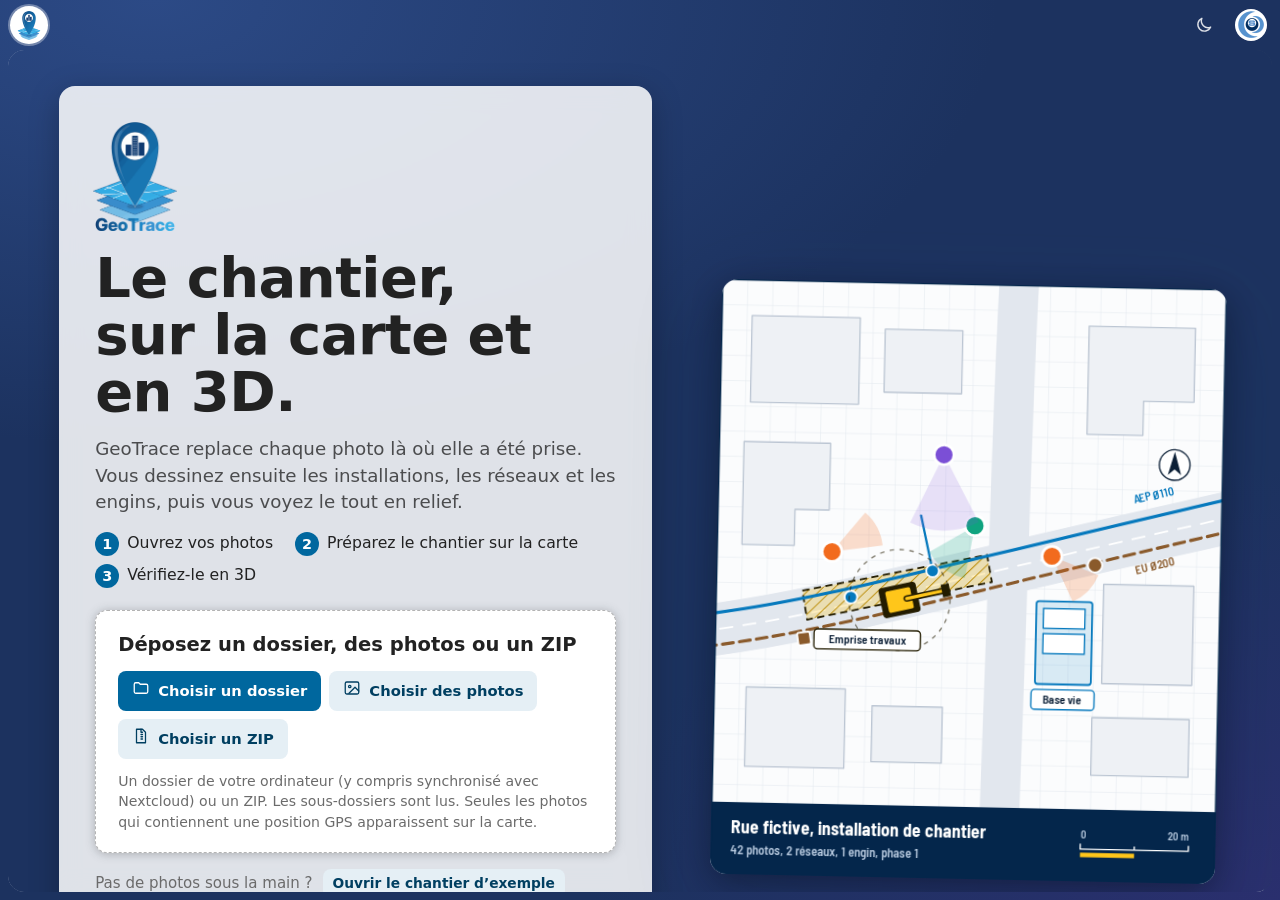
==== commit bf4b571f: "v3.0.0 : menu de base façon Cartes (favoris, contacts, photos, traces, appareils, cartes) et interfa" ====
--- a/index.html
+++ b/index.html
@@ -81,6 +81,17 @@
 <main id="app">
   <aside id="panel" class="app-nav" aria-label="Navigation GeoTrace">
     <div class="nav-scroll">
+    <!-- Menu de base, comme Cartes de Nextcloud -->
+    <section class="nav-sec nav-toggle-sec" id="navFav">
+      <button type="button" class="nav-entry" id="navFavBtn" aria-pressed="false" title="N’afficher que les photos favorites"><span data-ic="star"></span><span class="ne-t">Mes favoris</span><b class="nav-count" id="navFavCount" hidden>0</b></button>
+    </section>
+    <section class="nav-sec" id="navContacts">
+      <button type="button" class="nav-entry" data-sec aria-expanded="false"><span data-ic="users"></span><span class="ne-t">Mes contacts</span><i class="chev" data-ic="chev"></i></button>
+      <div class="nav-body">
+        <p class="nav-note">Les contacts restent dans Cartes de Nextcloud.</p>
+        <a class="nav-item" id="navNcMaps" target="_blank" rel="noopener"><span data-ic="out"></span>Ouvrir Cartes dans Nextcloud</a>
+      </div>
+    </section>
     <section class="nav-sec open" id="navPhotos">
       <button type="button" class="nav-entry" data-sec aria-expanded="true"><span data-ic="image"></span><span class="ne-t">Mes photos</span><b class="nav-count" id="navCount" hidden>0</b><i class="chev" data-ic="chev"></i></button>
       <div class="nav-body">
@@ -90,23 +101,50 @@
         <button class="btn small" id="addBtn" type="button" disabled>Ajouter</button>
       </div>
       <span class="sub" id="sub" aria-live="polite"></span>
-      <div class="chips" id="chips" role="group" aria-label="Appareils">
-        <button type="button" class="chip on" data-dev="phone" aria-pressed="true"><i></i>Téléphone<b>0</b></button>
-        <button type="button" class="chip on" data-dev="tab" aria-pressed="true"><i></i>Tablette<b>0</b></button>
-        <button type="button" class="chip on" data-dev="drone" aria-pressed="true"><i></i>Drone<b>0</b></button>
-        <button type="button" class="chip fav" id="favOnly" aria-pressed="false"><span data-ic="star"></span>Favoris<b>0</b></button>
-      </div>
-      <div class="dates">
-        <label>Du <input type="date" id="dFrom" aria-label="Photos prises à partir du"></label>
-        <label>au <input type="date" id="dTo" aria-label="Photos prises jusqu’au"></label>
-        <button type="button" class="link" id="dReset" hidden>Effacer</button>
-      </div>
     </div>
     <ul id="list"></ul>
     <div class="empty" id="emptyList" hidden></div>
       </div>
     </section>
-    <section class="nav-sec" id="navFond">
+    <section class="nav-sec" id="navTraces">
+      <button type="button" class="nav-entry" data-sec aria-expanded="false"><span data-ic="route"></span><span class="ne-t">Mes traces</span><i class="chev" data-ic="chev"></i></button>
+      <div class="nav-body">
+        <label><input type="checkbox" id="optTrack"> Parcours dans l’ordre des prises</label>
+        <p class="nav-cap">Période des prises de vue</p>
+        <div class="dates">
+          <label>Du <input type="date" id="dFrom" aria-label="Photos prises à partir du"></label>
+          <label>au <input type="date" id="dTo" aria-label="Photos prises jusqu’au"></label>
+          <button type="button" class="link" id="dReset" hidden>Effacer</button>
+        </div>
+      </div>
+    </section>
+    <section class="nav-sec" id="navDevices">
+      <button type="button" class="nav-entry" data-sec aria-expanded="false"><span data-ic="phone"></span><span class="ne-t">Mes appareils</span><i class="chev" data-ic="chev"></i></button>
+      <div class="nav-body">
+        <div class="chips" id="chips" role="group" aria-label="Appareils">
+          <button type="button" class="chip on" data-dev="phone" aria-pressed="true"><i></i>Téléphone<b>0</b></button>
+          <button type="button" class="chip on" data-dev="tab" aria-pressed="true"><i></i>Tablette<b>0</b></button>
+          <button type="button" class="chip on" data-dev="drone" aria-pressed="true"><i></i>Drone<b>0</b></button>
+          <button type="button" class="chip fav" id="favOnly" aria-pressed="false"><span data-ic="star"></span>Favoris<b>0</b></button>
+        </div>
+      </div>
+    </section>
+    <section class="nav-sec" id="navMaps">
+      <button type="button" class="nav-entry" data-sec aria-expanded="false"><span data-ic="pin"></span><span class="ne-t">Mes cartes</span><b class="nav-count" id="navMapsCount" hidden>0</b><i class="chev" data-ic="chev"></i></button>
+      <div class="nav-body">
+        <ul class="nav-maps" id="navMapsList"></ul>
+        <button type="button" class="nav-item" id="navMapAdd"><span data-ic="plus"></span>Nouvelle carte</button>
+        <form class="nav-mapform" id="navMapForm" hidden>
+          <input type="text" id="navMapName" placeholder="Nom (ex. Z-LIEUVIN)" required aria-label="Nom de la carte">
+          <input type="url" id="navMapLink" placeholder="Lien de partage Nextcloud" required aria-label="Lien de partage Nextcloud du chantier">
+          <span class="nav-mapacts"><button type="submit" class="btn small primary">Ajouter</button><button type="button" class="btn small" id="navMapCancel">Annuler</button></span>
+        </form>
+      </div>
+    </section>
+
+    <!-- Options GeoTrace, avec leurs interfaces complètes -->
+    <div class="nav-caption">GeoTrace</div>
+    <section class="nav-sec gt" id="navFond">
       <button type="button" class="nav-entry" data-sec aria-expanded="false"><span data-ic="layers"></span><span class="ne-t">Fond de carte</span><i class="chev" data-ic="chev"></i></button>
       <div class="nav-body" id="layersMenu">
         <fieldset>
@@ -119,75 +157,12 @@
           <label><input type="checkbox" id="optCadastre"> Parcelles cadastrales</label>
           <label><input type="checkbox" id="optThumbs"> Vignettes sur les repères</label>
           <label><input type="checkbox" id="optCones" checked> Direction de prise de vue</label>
-          <label><input type="checkbox" id="optTrack"> Parcours dans l’ordre des prises</label>
           <label><input type="checkbox" id="optCluster" checked> Regrouper les photos proches</label>
         </fieldset>
       </div>
     </section>
-    <section class="nav-sec" id="navChantier">
-      <button type="button" class="nav-entry" data-sec aria-expanded="false"><span data-ic="zone"></span><span class="ne-t">Chantier</span><i class="chev" data-ic="chev"></i></button>
-      <div class="nav-body nav-sub">
-        <button type="button" class="nav-item" data-chtab="z"><span data-ic="zone"></span>Zones d’installation</button>
-        <button type="button" class="nav-item" data-chtab="d"><span data-ic="road"></span>Déviations</button>
-        <button type="button" class="nav-item" data-chtab="n"><span data-ic="pipe"></span>Réseaux</button>
-        <button type="button" class="nav-item" data-chtab="p"><span data-ic="cal"></span>Phases</button>
-        <button type="button" class="nav-item" data-chtab="e"><span data-ic="truck"></span>Engins</button>
-      </div>
-    </section>
-    <section class="nav-sec" id="nav3d">
-      <button type="button" class="nav-entry" data-sec aria-expanded="false"><span data-ic="cube"></span><span class="ne-t">Maquette et 3D</span><i class="chev" data-ic="chev"></i></button>
-      <div class="nav-body nav-sub">
-        <button type="button" class="nav-item" data-nav-go="maqBtn"><span data-ic="cube"></span>Maquette Revit</button>
-        <button type="button" class="nav-item" data-nav-go="vue3dBtn"><span data-ic="eye"></span>Photos en 3D</button>
-      </div>
-    </section>
-    <section class="nav-sec" id="navExport">
-      <button type="button" class="nav-entry" data-sec aria-expanded="false"><span data-ic="download"></span><span class="ne-t">Exporter</span><i class="chev" data-ic="chev"></i></button>
-      <div class="nav-body nav-sub">
-        <button type="button" class="nav-item" data-export="geojson"><b>GeoJSON</b><small>QGIS, ArcGIS</small></button>
-        <button type="button" class="nav-item" data-export="kml"><b>KML</b><small>Google Earth</small></button>
-        <button type="button" class="nav-item" data-export="csv"><b>CSV</b><small>Excel, Lambert-93</small></button>
-        <button type="button" class="nav-item" data-export="zip"><b>ZIP</b><small>Photos, GeoJSON et CSV</small></button>
-      </div>
-    </section>
-    </div>
-    <section class="nav-sec nav-settings" id="navSettings">
-      <button type="button" class="nav-entry" data-sec aria-expanded="false"><span data-ic="gear"></span><span class="ne-t">Paramètres</span><i class="chev" data-ic="chev"></i></button>
-      <div class="nav-body">
-        <label><input type="checkbox" id="optAddr" checked> Chercher l’adresse des photos (envoie la position à l’IGN)</label>
-        <button type="button" class="nav-item" data-nav-go="themeBtn"><span data-ic="moon"></span>Mode clair ou sombre</button>
-        <button type="button" class="nav-item" data-nav-go="tutoBtn"><span data-ic="help"></span>Visite guidée</button>
-        <button type="button" class="nav-item" data-nav-go="helpBtn"><span data-ic="info"></span>Aide et raccourcis</button>
-      </div>
-    </section>
-  </aside>
-
-  <section class="mapwrap" aria-label="Carte">
-    <div id="map"></div>
-
-    <div class="map-top">
-      <button class="nav-toggle" id="navToggle" type="button" aria-label="Afficher ou masquer la navigation" title="Navigation" data-ic="navtog"></button>
-      <div class="filter">
-        <span class="si" data-ic="search"></span>
-        <input id="q" type="search" placeholder="Rechercher une photo" autocomplete="off" aria-label="Filtrer les photos">
-      </div>
-    </div>
-
-    <div class="tools" role="toolbar" aria-label="Outils de carte">
-      <button class="tool" id="fitBtn" type="button" aria-label="Tout voir (F)" title="Tout voir (F)" data-ic="fit"></button>
-      <button class="tool" id="measureBtn" type="button" aria-label="Mesurer (M)" title="Mesurer (M)" aria-pressed="false" data-ic="ruler"></button>
-      <button class="tool" id="locateBtn" type="button" aria-label="Ma position" title="Ma position" data-ic="locate"></button>
-    </div>
-
-    <div id="measure" hidden>
-      <div class="m-read" id="mRead">Cliquez sur la carte pour tracer.</div>
-      <button type="button" class="link" id="mUndo">Annuler le point</button>
-      <button type="button" class="link" id="mClear">Effacer</button>
-      <button type="button" class="link" id="mDone">Terminer</button>
-    </div>
-
-    <div id="coords" aria-live="off"></div>
-
+    <section class="nav-sec gt nav-panel" id="navChantier">
+      <button type="button" class="nav-entry" id="navChBtn" aria-expanded="false"><span data-ic="zone"></span><span class="ne-t">Chantier</span><i class="chev" data-ic="chev"></i></button>
     <section id="chPanel" hidden aria-label="Chantier">
       <div class="ch-head"><b>Chantier</b><button class="icon-btn" id="chClose" type="button" aria-label="Fermer" data-ic="close"></button></div>
       <div class="ch-tabs" id="chTabs" role="tablist" aria-label="Rubriques du chantier">
@@ -295,11 +270,9 @@
         <small>Équipe : Maquette 3D › Exporter le calage</small>
       </div>
     </section>
-    <div id="ntDraw" class="ch-draw" hidden><span id="ntDrawTxt"></span><button type="button" class="link" id="ntDrawBack">Retirer le dernier point</button><button type="button" class="link" id="ntDrawOk">Terminer</button><button type="button" class="link" id="ntDrawNo">Annuler</button></div>
-    <div id="dvDraw" class="ch-draw" hidden><span id="dvDrawTxt"></span><button type="button" class="link" id="dvDrawBack">Retirer le dernier point</button><button type="button" class="link" id="dvDrawOk">Terminer</button><button type="button" class="link" id="dvDrawNo">Annuler</button></div>
-    <div id="chDraw" class="ch-draw" hidden><span id="chDrawTxt"></span><button type="button" class="link" id="chDrawBack">Retirer le dernier point</button><button type="button" class="link" id="chDrawOk">Terminer</button><button type="button" class="link" id="chDrawNo">Annuler</button></div>
-    <div id="egDraw" class="ch-draw" hidden><span id="egDrawTxt"></span><button type="button" class="link" id="egDrawNo">Annuler</button></div>
-
+    </section>
+    <section class="nav-sec gt nav-panel" id="navMaq">
+      <button type="button" class="nav-entry" id="navMaqBtn" aria-expanded="false"><span data-ic="cube"></span><span class="ne-t">Maquette 3D</span><i class="chev" data-ic="chev"></i></button>
     <section id="maqPanel" hidden aria-label="Maquette 3D">
       <div class="mq-head"><b>Maquette 3D</b><button class="icon-btn" id="maqClose" type="button" aria-label="Fermer" data-ic="close"></button></div>
 
@@ -352,6 +325,62 @@
       </div>
       <span class="err" id="maqErr" hidden></span>
     </section>
+    </section>
+    <section class="nav-sec gt nav-toggle-sec" id="nav3d">
+      <button type="button" class="nav-entry" data-nav-go="vue3dBtn"><span data-ic="eye"></span><span class="ne-t">Photos en 3D</span></button>
+    </section>
+    <section class="nav-sec gt" id="navExport">
+      <button type="button" class="nav-entry" data-sec aria-expanded="false"><span data-ic="download"></span><span class="ne-t">Exporter</span><i class="chev" data-ic="chev"></i></button>
+      <div class="nav-body nav-sub">
+        <button type="button" class="nav-item" data-export="geojson"><b>GeoJSON</b><small>QGIS, ArcGIS</small></button>
+        <button type="button" class="nav-item" data-export="kml"><b>KML</b><small>Google Earth</small></button>
+        <button type="button" class="nav-item" data-export="csv"><b>CSV</b><small>Excel, Lambert-93</small></button>
+        <button type="button" class="nav-item" data-export="zip"><b>ZIP</b><small>Photos, GeoJSON et CSV</small></button>
+      </div>
+    </section>
+    </div>
+    <section class="nav-sec nav-settings" id="navSettings">
+      <button type="button" class="nav-entry" data-sec aria-expanded="false"><span data-ic="gear"></span><span class="ne-t">Paramètres</span><i class="chev" data-ic="chev"></i></button>
+      <div class="nav-body">
+        <label><input type="checkbox" id="optAddr" checked> Chercher l’adresse des photos (envoie la position à l’IGN)</label>
+        <button type="button" class="nav-item" data-nav-go="themeBtn"><span data-ic="moon"></span>Mode clair ou sombre</button>
+        <button type="button" class="nav-item" data-nav-go="tutoBtn"><span data-ic="help"></span>Visite guidée</button>
+        <button type="button" class="nav-item" data-nav-go="helpBtn"><span data-ic="info"></span>Aide et raccourcis</button>
+      </div>
+    </section>
+  </aside>
+
+  <section class="mapwrap" aria-label="Carte">
+    <div id="map"></div>
+
+    <div class="map-top">
+      <button class="nav-toggle" id="navToggle" type="button" aria-label="Afficher ou masquer la navigation" title="Navigation" data-ic="navtog"></button>
+      <div class="filter">
+        <span class="si" data-ic="search"></span>
+        <input id="q" type="search" placeholder="Rechercher une photo" autocomplete="off" aria-label="Filtrer les photos">
+      </div>
+    </div>
+
+    <div class="tools" role="toolbar" aria-label="Outils de carte">
+      <button class="tool" id="fitBtn" type="button" aria-label="Tout voir (F)" title="Tout voir (F)" data-ic="fit"></button>
+      <button class="tool" id="measureBtn" type="button" aria-label="Mesurer (M)" title="Mesurer (M)" aria-pressed="false" data-ic="ruler"></button>
+      <button class="tool" id="locateBtn" type="button" aria-label="Ma position" title="Ma position" data-ic="locate"></button>
+    </div>
+
+    <div id="measure" hidden>
+      <div class="m-read" id="mRead">Cliquez sur la carte pour tracer.</div>
+      <button type="button" class="link" id="mUndo">Annuler le point</button>
+      <button type="button" class="link" id="mClear">Effacer</button>
+      <button type="button" class="link" id="mDone">Terminer</button>
+    </div>
+
+    <div id="coords" aria-live="off"></div>
+
+    <div id="ntDraw" class="ch-draw" hidden><span id="ntDrawTxt"></span><button type="button" class="link" id="ntDrawBack">Retirer le dernier point</button><button type="button" class="link" id="ntDrawOk">Terminer</button><button type="button" class="link" id="ntDrawNo">Annuler</button></div>
+    <div id="dvDraw" class="ch-draw" hidden><span id="dvDrawTxt"></span><button type="button" class="link" id="dvDrawBack">Retirer le dernier point</button><button type="button" class="link" id="dvDrawOk">Terminer</button><button type="button" class="link" id="dvDrawNo">Annuler</button></div>
+    <div id="chDraw" class="ch-draw" hidden><span id="chDrawTxt"></span><button type="button" class="link" id="chDrawBack">Retirer le dernier point</button><button type="button" class="link" id="chDrawOk">Terminer</button><button type="button" class="link" id="chDrawNo">Annuler</button></div>
+    <div id="egDraw" class="ch-draw" hidden><span id="egDrawTxt"></span><button type="button" class="link" id="egDrawNo">Annuler</button></div>
+
 
     <div id="maqPlan" hidden>
       <div class="mp-head"><span id="maqPlanMsg"></span><button class="btn small" type="button" id="maqPlanDone">Terminer</button></div>
--- a/assets/nc.css
+++ b/assets/nc.css
@@ -42,7 +42,7 @@
   --r: 8px;
   --r-l: 12px;
   --head-h: 50px;
-  --nav-w: 300px;
+  --nav-w: 340px;
   --side-w: 380px;
   --font: system-ui, -apple-system, "Segoe UI", Roboto, Oxygen-Sans, Cantarell, Ubuntu, "Helvetica Neue", "Noto Sans", "Liberation Sans", Arial, sans-serif;
   --display: var(--font);
@@ -135,8 +135,7 @@
 #panel.app-nav { position: relative; background: var(--nc-nav); -webkit-backdrop-filter: blur(12px); backdrop-filter: blur(12px); border: 0; display: flex; flex-direction: column; min-width: 0; }
 .nav-scroll { flex: 1 1 auto; min-height: 0; overflow-y: auto; padding: 8px; display: flex; flex-direction: column; gap: 2px; scrollbar-width: thin; overscroll-behavior: contain; }
 .nav-sec { flex: none; display: flex; flex-direction: column; min-height: 0; }
-#navPhotos { order: 10; }
-#navPhotos.open { flex: 1 1 auto; min-height: 430px; }
+#navPhotos.open { flex: 1 1 auto; min-height: 380px; }
 .nav-entry { display: flex; align-items: center; gap: 10px; width: 100%; min-height: 34px; padding: 0 6px 0 10px; background: none; border: 0; border-radius: var(--r); color: var(--ink); font-weight: 500; font-size: 15px; text-align: left; }
 .nav-entry:hover { background: var(--nc-hover); }
 .nav-entry svg.ic { width: 17px; height: 17px; }
@@ -223,17 +222,19 @@
 [data-theme="dark"] #toast { background: #ebebeb; color: #171717; }
 #toast .bar b { background: var(--bleu); }
 
-/* ---------- Barre latérale à droite (Chantier, Maquette) ---------- */
-#chPanel, #maqPanel { top: 0; right: 0; bottom: 0; width: var(--side-w); max-width: 100%; max-height: none; border-radius: 0; border: 0; border-left: 1px solid var(--line); box-shadow: none; background: var(--panel); }
-#maqPanel { padding: 14px 18px 18px; }
-.ch-head, .mq-head { padding: 14px 10px 8px 20px; }
-.ch-head b, .mq-head b { font-family: var(--font); font-size: 1.3rem; font-weight: 700; }
-.mq-head { padding: 0 0 4px; display: flex; align-items: center; justify-content: space-between; }
-.ch-tabs { padding: 0 10px; gap: 0; border-bottom: 1px solid var(--line); }
-.ch-tabs button { padding: 10px 4px 9px; font-weight: 500; font-size: .9rem; color: var(--muted); border-bottom-width: 2px; }
+/* ---------- Interfaces Chantier et Maquette, dans la navigation ---------- */
+#panel #chPanel, #panel #maqPanel { position: static; inset: auto; width: auto; max-width: none; height: auto; max-height: none; overflow: visible; margin: 0 0 8px; padding: 0; border: 0; border-radius: 0; box-shadow: none; background: transparent; z-index: auto; }
+#panel #chPanel { display: flex; flex-direction: column; }
+#panel #maqPanel { display: flex; flex-direction: column; gap: 10px; padding: 4px 6px 4px 12px; }
+#panel #chPanel[hidden], #panel #maqPanel[hidden] { display: none; }
+#panel .ch-head, #panel .mq-head { display: none; }
+.ch-tabs { margin: 2px 0 0; padding: 0 2px; gap: 0; border-bottom: 1px solid var(--line); overflow-x: auto; scrollbar-width: none; }
+.ch-tabs button { flex: 1 0 auto; padding: 8px 6px 8px; font-weight: 500; font-size: .86rem; color: var(--muted); border-bottom-width: 2px; }
 .ch-tabs button[aria-selected="true"] { color: var(--ink); font-weight: 600; border-bottom-color: var(--bleu); }
-.ch-body { padding: 14px 16px; }
-.ch-foot { background: var(--panel); }
+#panel .ch-body { flex: none; overflow: visible; padding: 12px 4px 8px 8px; }
+#panel .ch-foot { padding: 8px 4px 0 8px; border-top: 1px solid var(--line); background: transparent; }
+#panel .nt-sub { top: -8px; background: var(--panel); }
+[data-theme] #panel .nt-sub { background: color-mix(in srgb, var(--panel) 96%, transparent); }
 .ch-type { border-radius: var(--r); background: var(--panel); }
 .ch-type:hover { background: var(--nc-hover); border-color: var(--line); }
 .ch-type[aria-pressed="true"] { background: var(--nc-btn); border-color: var(--bleu); box-shadow: 0 0 0 1px var(--bleu) inset; color: var(--nc-btn-ink); }
@@ -242,16 +243,19 @@
 #chList li, #dvList li, #egList li { border-radius: var(--r); background: var(--panel-2); border-color: transparent; }
 #chList li.on, #dvList li.on, #egList li.on { border-color: var(--bleu); box-shadow: 0 0 0 1px var(--bleu) inset; }
 .ch-empty { border-radius: var(--r); }
-.nt-sub { background: var(--panel); }
-.mapwrap:has(#chPanel:not([hidden])) #timeline, .mapwrap:has(#maqPanel:not([hidden])) #timeline { right: calc(var(--side-w) + 54px); }
-.mapwrap:has(#chPanel:not([hidden])) .leaflet-right, .mapwrap:has(#maqPanel:not([hidden])) .leaflet-right { margin-right: var(--side-w); }
-.mapwrap:has(#chPanel:not([hidden])) #coords, .mapwrap:has(#maqPanel:not([hidden])) #coords { right: calc(var(--side-w) + 56px); }
+#panel .nav-panel.open > .nav-entry { background: var(--nc-btn); color: var(--nc-btn-ink); }
+#panel .nav-panel.open > .nav-entry > span:first-child { color: var(--nc-btn-ink); }
+
 #maqPlan { left: 8px; border: 0; border-radius: var(--r-l); }
 /* Vue 3D partagée : le panneau Chantier est rangé à côté de la carte, les contrôles restent sur la carte */
 body.split3d main { margin-left: 0; border-radius: 0 16px 16px 0; }
-body.split3d .mapwrap .leaflet-right { margin-right: 0; }
-body.split3d .mapwrap #timeline { right: 54px; } body.split3d .mapwrap #coords { right: 56px; }
-@media (min-width: 761px) { body.split3d #chPanel { width: var(--side-w); max-width: 40vw; } }
+@media (min-width: 761px) {
+  body.split3d main { grid-template-columns: minmax(0, 1fr) var(--nav-w); }
+  body.split3d main.panel-off { grid-template-columns: minmax(0, 1fr) 0; }
+  body.split3d main #panel { visibility: visible; grid-column: 2; grid-row: 1; }
+  body.split3d main.panel-off #panel { visibility: hidden; }
+  body.split3d .mapwrap { grid-column: 1; grid-row: 1; }
+}
 
 /* ---------- Fenêtres ---------- */
 dialog, [data-theme="dark"] dialog { border: 0; border-radius: var(--r-l); box-shadow: var(--shadow); background: var(--panel); color: var(--ink); }
@@ -268,7 +272,7 @@
 .contours { opacity: .35; }
 
 /* ---------- Écrans larges ou petits ---------- */
-@media (max-width: 1100px) { :root { --nav-w: 270px; --side-w: 340px; } }
+@media (max-width: 1100px) { :root { --nav-w: 310px; } }
 @media (max-width: 760px) {
   :root { --head-h: 50px; }
   #top { gap: 0; }
@@ -286,7 +290,41 @@
   #panel.app-nav, main.panel-off #panel.app-nav { position: absolute; z-index: 1050; background: var(--panel); -webkit-backdrop-filter: none; backdrop-filter: none; border-radius: 16px 16px 0 0; height: 60%; }
   .map-top .filter { width: auto; flex: 1; }
   #navPhotos.open { min-height: 320px; }
-  #chPanel, #maqPanel { left: 0; right: 0; top: auto; bottom: 0; width: auto; height: min(56vh, 460px); border-left: 0; border-top: 1px solid var(--line); border-radius: 16px 16px 0 0; z-index: 1040; box-shadow: 0 -8px 24px rgba(0,0,0,.25); }
-  .mapwrap:has(#chPanel:not([hidden])) .leaflet-right, .mapwrap:has(#maqPanel:not([hidden])) .leaflet-right { margin-right: 0; }
+  #panel.app-nav { height: 72%; }
   #welcome { padding: 12px; }
 }
+
+/* ---------- Menu de base façon Cartes ---------- */
+.nav-toggle-sec > .nav-entry { padding-right: 10px; }
+.nav-entry[aria-pressed="true"], .nav-entry.active { background: var(--nc-btn); color: var(--nc-btn-ink); }
+.nav-entry[aria-pressed="true"] > span:first-child { color: var(--nc-btn-ink); }
+.nav-entry[aria-pressed="true"] svg.ic { fill: currentColor; }
+.nav-caption { margin: 14px 0 2px; padding: 10px 10px 4px; border-top: 1px solid color-mix(in srgb, var(--line) 70%, transparent); font-size: .82rem; font-weight: 700; letter-spacing: .02em; color: var(--muted); }
+.nav-note, .nav-cap { margin: 2px 10px 4px 37px; font-size: .84rem; color: var(--muted); }
+.nav-cap { margin-top: 6px; font-weight: 600; }
+a.nav-item { text-decoration: none; }
+.nav-body .dates { padding: 0 6px 4px 37px; flex-wrap: wrap; gap: 6px 8px; }
+.nav-body .dates label { flex: 1 1 120px; min-width: 0; }
+.nav-body .dates input { width: 100%; height: 32px; }
+/* Mes appareils : un appareil par ligne, nombre à droite */
+.nav-body #chips { flex-direction: column; flex-wrap: nowrap; gap: 2px; }
+.nav-body #chips .chip { width: 100%; height: 34px; padding: 0 10px 0 37px; position: relative; justify-content: flex-start; gap: 10px; border: 0; border-radius: var(--r); background: none; color: var(--ink); font-size: 15px; font-weight: 400; }
+.nav-body #chips .chip:hover { background: var(--nc-hover); }
+.nav-body #chips .chip i { position: absolute; left: 15px; width: 10px; height: 10px; }
+.nav-body #chips .chip b { margin-left: auto; min-width: 22px; height: 22px; padding: 0 7px; display: inline-grid; place-items: center; border-radius: 100px; background: var(--nc-btn); color: var(--nc-btn-ink); font-size: 12px; font-weight: 700; }
+.nav-body #chips .chip:not([aria-pressed="true"]) { color: var(--muted); text-decoration: line-through; text-decoration-color: color-mix(in srgb, var(--muted) 60%, transparent); }
+.nav-body #chips .chip:not([aria-pressed="true"]) b { background: transparent; color: var(--muted); }
+.nav-body #chips #favOnly { display: none; }
+/* Mes cartes */
+.nav-maps { list-style: none; margin: 0; padding: 0; display: flex; flex-direction: column; gap: 2px; }
+.nav-maps li { position: relative; display: flex; align-items: center; }
+.nav-maps .nav-item { padding-left: 37px; padding-right: 36px; overflow: hidden; text-overflow: ellipsis; white-space: nowrap; display: block; line-height: 26px; }
+.nav-del { position: absolute; right: 4px; width: 28px; height: 28px; display: grid; place-items: center; padding: 0; border: 0; border-radius: 50%; background: none; color: var(--muted); opacity: 0; }
+.nav-maps li:hover .nav-del, .nav-del:focus-visible { opacity: 1; }
+.nav-del:hover { background: var(--nc-hover); color: var(--ink); }
+.nav-del svg.ic { width: 15px; height: 15px; }
+#navMapAdd svg.ic { color: var(--bleu); }
+.nav-mapform { display: flex; flex-direction: column; gap: 6px; padding: 4px 6px 6px 37px; }
+.nav-mapform input { height: 34px; padding: 0 10px; border: 2px solid var(--nc-field); border-radius: var(--r); background: var(--panel); color: var(--ink); }
+.nav-mapform input:focus { border-color: var(--bleu); outline: 0; }
+.nav-mapacts { display: flex; gap: 6px; }
